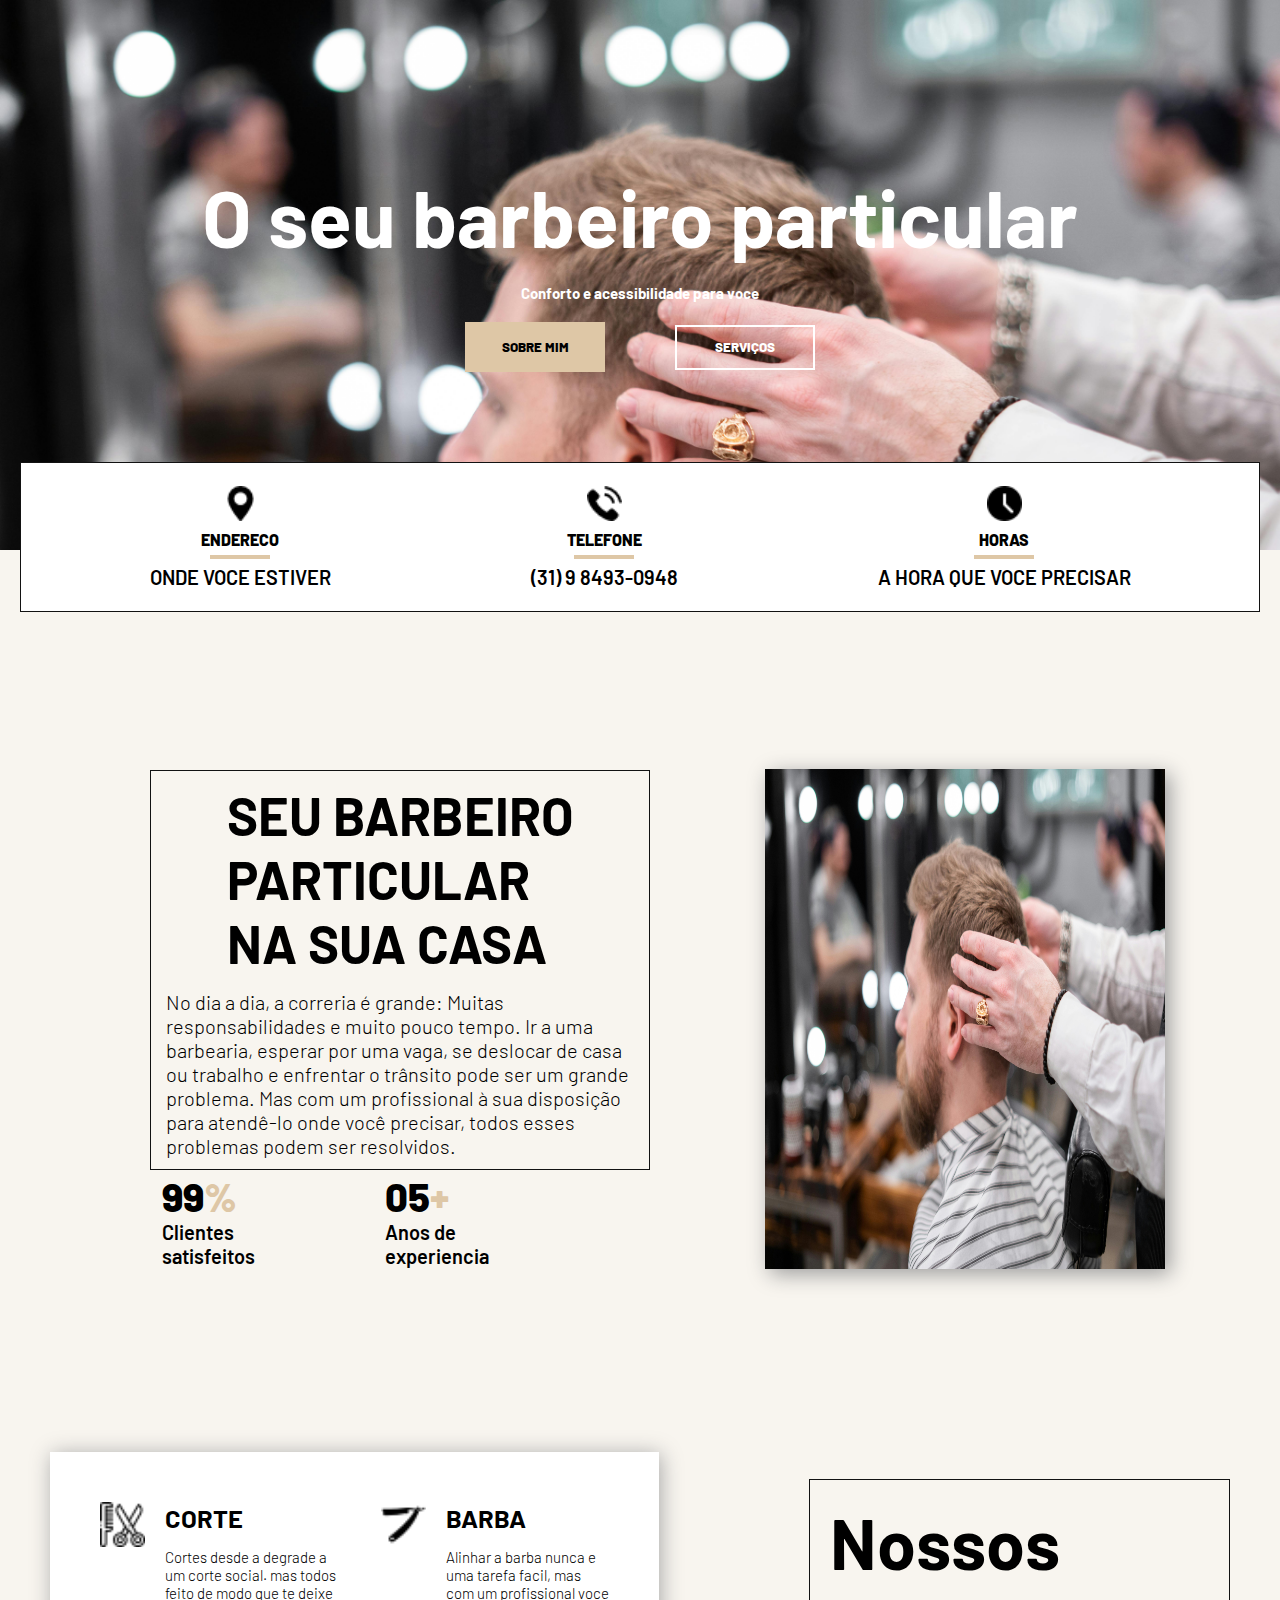
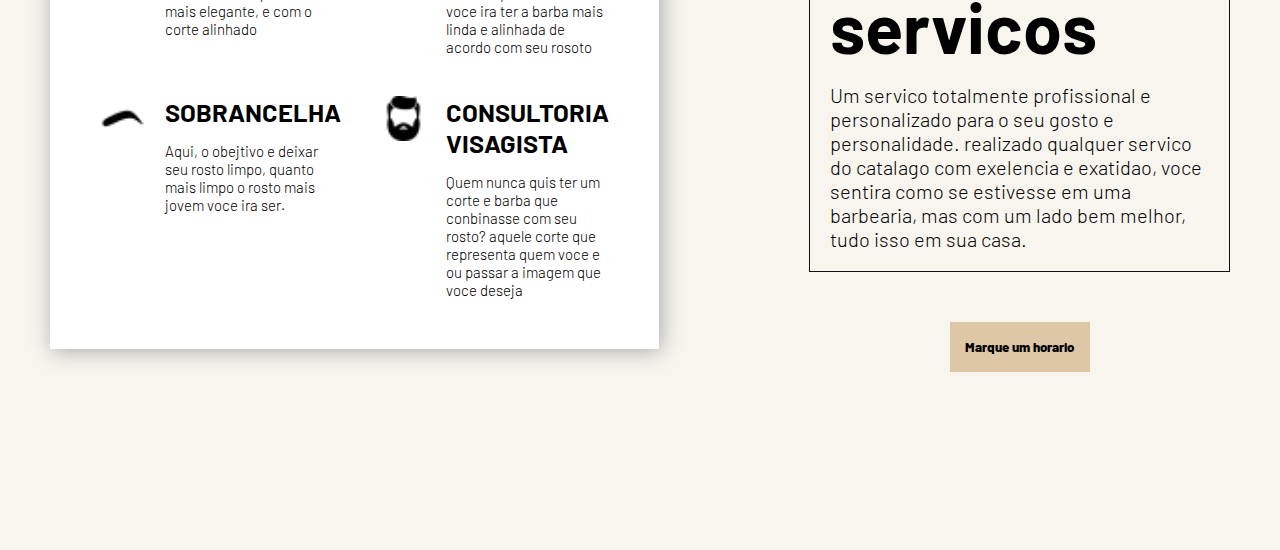
==== index.html @ 7073fa65 "Iniciando um novo projeto para a minha pessoa juridica. quero criar um portifolio para barbeiro onde" ====
<!DOCTYPE html>
<html lang="en">
<head>
    <meta charset="UTF-8">
    <meta name="viewport" content="width=device-width, initial-scale=1.0">
    <link rel="stylesheet" href="style.css">
    <link rel="preconnect" href="https://fonts.googleapis.com">
    <link rel="preconnect" href="https://fonts.gstatic.com" crossorigin>
    <link href="https://fonts.googleapis.com/css2?family=Work+Sans:ital,wght@0,100..900;1,100..900&display=swap" rel="stylesheet">
    <link rel="preconnect" href="https://fonts.googleapis.com">
    <link rel="preconnect" href="https://fonts.gstatic.com" crossorigin>
    <link href="https://fonts.googleapis.com/css2?family=Barlow:ital,wght@0,100;0,200;0,300;0,400;0,500;0,600;0,700;0,800;0,900;1,100;1,200;1,300;1,400;1,500;1,600;1,700;1,800;1,900&display=swap" rel="stylesheet">
    <title>Seu Barbeiro particular</title>
</head>
<body>
    <main>
        <section class="main-box">
            <div class="header">
                <div class="title-header"><h1>O seu barbeiro particular</h1></div>
                <div class="sub-title-header"><h4>Conforto e acessibilidade para voce</h4></div>
                <div class="btns">
                    <button class="btn-geral">SOBRE MIM</button>
                    <button class="btn-transparente">SERVIÇOS</button>
                </div>

                <div class="infos">
                    <div class="info">
                        <div class="icon">
                            <img src="./img/icons/mapas-e-bandeiras (1).png" alt="Localiacao">
                        </div>
                        <span class="info-text">ENDERECO</span>
                        <div class="line"></div>
                        <p class="text-assunto">ONDE VOCE ESTIVER</p>
                    </div>

                    <div class="info">
                        <div class="icon">
                            <img src="./img/icons/telefone.png">
                        </div>
                        <span class="info-text">TELEFONE</span>
                        <div class="line"></div>
                        <p class="text-assunto">(31) 9 8493-0948</p>
                    </div>

                    <div class="info">
                        <div class="icon">
                            <img src="./img/icons/relogio.png">
                        </div>
                        <span class="info-text">HORAS</span>
                        <div class="line"></div>
                        <p class="text-assunto">A HORA QUE VOCE PRECISAR</p>
                    </div>
            </div>
        </section>


        <section class="main-box">
            <div class="why">
                <div class="why-left">
                    <div class="border">
                        <div class="title"><h2>SEU BARBEIRO<br>PARTICULAR<br>NA SUA CASA</h2></div>
                        <div class="text">No dia a dia, a correria é grande: Muitas responsabilidades e muito pouco tempo. Ir a uma barbearia, esperar por uma vaga, se deslocar de casa ou trabalho e enfrentar o trânsito pode ser um grande problema. Mas com um profissional à sua disposição para atendê-lo onde você precisar, todos esses problemas podem ser resolvidos.</div>
                    </div>
                    <div class="info-why">
                        <div class="satisfacao">
                            <div class="info-text-why">99<span>%</span></div>
                            <div class="text-assunto">Clientes<br>satisfeitos</div>
                        </div>
                        <div class="experiencia">
                            <div class="info-text-why">05<span>+</span></div>
                            <div class="text-assunto">Anos de<br>experiencia</div>
                        </div>
                    </div>
                    </div>
                </div>
                <div class="why-right">
                    <div class="img">
                        <img src="./img/Photo/pexels-photo-3998397.jpeg" alt="">
                    </div>
                </div>
            </div>
            </div>


        </section>
        <section class="main-box">
            <div class="sobre-servicos">
                <div class="servicos-gerais">
                    <div class="especificacao-servicos">
                        <div class="icon">
                            <img src="./img/icons/pente.png" alt="corte">
                        </div>
                        <div class="info-service">
                            <div class="info-text"><h2>Corte</h2></div>
                            <div class="text">
                                <p>Cortes desde a degrade a um corte social. mas todos feito de modo que te deixe mais elegante, e com o corte alinhado </p>
                            </div>
                        </div>
                    </div>
                    <div class="especificacao-servicos">
                        <div class="icon">
                            <img src="./img/icons/navalha.png" alt="Barba">
                        </div>
                        <div class="info-service">
                            <div class="info-text"><h2>Barba</h2></div>
                            <div class="text">
                                <p>Alinhar a barba nunca e uma tarefa facil, mas com um profissional voce voce ira ter a barba mais linda e alinhada de acordo com seu rosoto</p>
                            </div>
                        </div>
                    </div>
                    <div class="especificacao-servicos">
                        <div class="icon">
                            <img src="./img/icons/sobrancelha.png" alt="Sobrancelha">
                        </div>
                        <div class="info-service">
                            <div class="info-text"><h2>Sobrancelha</h2></div>
                            <div class="text">
                                <p>Aqui, o obejtivo e deixar seu rosto limpo, quanto mais limpo o rosto mais jovem voce ira ser.</p>
                            </div>
                        </div>
                    </div>
                    <div class="especificacao-servicos">
                        <div class="icon">
                            <img src="./img/icons/barba.png" alt="Consultoria visagista">
                        </div>
                        <div class="info-service">
                            <div class="info-text">
                                <h2>Consultoria<BR>visagista</h2>
                            </div>
                            <div class="text">
                                <p>Quem nunca quis ter um corte e barba que   conbinasse com seu rosto?
                                aquele corte que representa quem voce e ou passar a imagem que voce deseja</p>
                            </div>
                        </div>
                    </div>
                </div>
                <div class="border">
                    <div class="border-servicos">
                        <div class="title"><h1>Nossos servicos</h1></div>
                        <div class="text">
                            <p>Um servico totalmente profissional e personalizado para o seu gosto e personalidade.
                            realizado qualquer servico do catalago com exelencia e exatidao, voce sentira como se estivesse em uma barbearia, mas com um lado bem melhor, tudo isso em sua casa. 
                            </p>
                        </div>
                    </div>
                    <div class="btns">
                        <button class="btn-geral">Marque um horario</button>
                    </div>
                </div>
            </div>
        </section>

<!--

     <section class="main-box">
            <div class="porque-nos">
                <div class="title"><h1>Porque escolher a nos?</h1></div>
                <div class="infosas">
                    <div class="infoas">
                        <img src="./img/icons/certificado.png" alt="Experiencia">
                        <span class="info-text">EXPERIENCIA</span>
                        <div class="line">a</div>
                        <div class="text">
                            <p>mais de 5 anos na area, estudando constantemente com Seu Elias, Rapha barber, Marcos Messa e ex barbeiro da Barbearia do Rapha.  
                            </p>
                        </div>
                    </div>
                    <div class="infoas">
                        <img src="./img/icons/barba.png" alt="Habilidade">
                        <span class="info-text">Habilidade</span>
                        <div class="line">a</div>
                        <div class="text">
                            <p>temos a maestria em executar o corte e barba que voce desejar sem dificuldade ou problema. 
                            </p>
                        </div>
                    </div>
                    <div class="infoas">
                        <img src="./img/icons/garantia.png" alt="Garantia">
                        <span class="info-text">Garantia</span>
                        <div class="line">a</div>
                        <div class="text">
                            <p>Temos clientes que nunca deixam de escolher nossos servicos. mesmo tendo uma barbearia na esquina de casa, preferem a nos. 
                            isso porque oferecemos um servico e atendimento de excelencia.
                            </p>
                        </div>
                    </div>
                </div>
                <div class="sobre-mim">
                    <div class="Marcosvinicius">
                        <img src="./img/Photo/WhatsApp Image 2024-04-16 at 5.26.26 PM.jpeg" alt="Marcos vinicius">
                        <div class="title"><h1>Sobre mim</h1></div>
                        <div class="stars">
                            <img src="./img/icons/estrela.png" alt="">
                        </div>
                        <div class="titleas">
                            <h1>O melhor barbeiro para voce</h1>
                        </div>
                        <div class="textas">Eu me chamo Marcos vinicius, e a 5 anos venho me aprimorando em mudar visual daqueles que se importam com sua aparencia e querem transmitir uma imagem de respeito, confianca e seguranca. e posso dizer que estou alcancando a cada dia. </div>
                    </div>
                    <div class="rede-social">
                        <div class="border"></div>
                        <div class="back-color"></div>
                        <img src="./img/icons/instagram.png" alt="">
                    </div>
                    <div class="fotos-corte">
                        <div class="foto1">
                            <div class="back-color-black1"></div>
                            <img src="./img/cortes/Snapinsta.app_367417638_269212625822594_321702966678775258_n_1080.jpg" alt="">
                        </div>
                        <div class="foto2">
                            <div class="back-color-black2"></div>
                            <img src="./img/cortes/Snapinsta.app_347135437_793550088634438_1757603506395901009_n_1080.jpg" alt="">
                        </div>
                        <div class="foto3">
                            <div class="back-color-black3"></div>
                            <img src="./img/cortes/Snapinsta.app_354037834_795252428895151_1028149307216291020_n_1080.jpg" alt="">
                        </div>
                    </div>
                </div>
            </div>
        </section>


        <section class="main-box">
            <div class="agendamento">
                <img src="./img/Photo/pexels-photo-5568407.jpeg" alt="">
                <div class="contato">
                    <div class="title"><h2>Marque um agendamento</h2></div>
                    <div class="phone">
                        <div class="telefone-icon"><img src="./img/icons/telefone.png" alt=""></div>
                        <div class="sub-title">Ligue para nos</div>
                        <div class="text">(31) 9 8493-0948</div>
                    </div>
                    <div class="email">
                        <div class="email-icon"><img src="./img/icons/o-email.png" alt=""></div>
                        <div class="sub-title">Nos mande um email</div>
                        <div class="text">Mvan1674@gmail.com</div>
                    </div>
                </div>
                <div class="caixa-de-mensagem">
                    <label for=""></label>
                    <input type="text">
                </div>
            </div>
        </section>
    </main>

    <script src="script.js" defer></script>
</body>
</html>
-->
---- style.css ----
:root{
    --text- : #121212
    --border: #121212 
    --background-destaque: #ffffff
    --background: #F8F5EF
    --btn: #DEC7A6
}

*{
    margin: 0;
    padding: 0;
    box-sizing: border-box;
    font-family: "Barlow", sans-serif;
}

body{
    background-color: #f8f5ef;
}

.main-box{
    display: flex;
    align-items:center;
    justify-content: center;
    text-align: center;
    max-width: 1920px;
    height: 680px;
    z-index: -2;
}

/*header*/

.header{
    width: 100%;
    height: 80%;
    display: flex;
    align-items:center;
    justify-content:flex-end;
    flex-direction: column;
    gap: 20px;
}

.header::before{
    content: '';
    position:absolute;
    top: 0;
    left: 0;
    width: 100%;
    height: 550px;
    background-image: url(./img/Photo/pexels-photo-3998397.jpeg);
    background-attachment: fixed;
    background-size: cover;
    background-repeat: no-repeat;
    z-index: -1;
}

.title-header{
    font-size: 40px;
    color: #ffffff;
    display: flex;
    flex-direction: column;
}

.sub-title-header{
    color: #ffffff;
    font-family: "Barlow";
    font-size: 15px;
    font-weight:normal;
}

.btns{
    display: flex;
    gap: 70px;
}

.btn-geral{
    width: 140px;
    height: 50px;
    border: none;
    background: #DEC7A6;
    font-weight: 800;
}

.btn-transparente{
    width: 140px;
    height: 45px;
    border: 2px solid #ffffff;
    background: transparent;
    color: #ffffff;
    font-weight: 800;
}

.infos{
    display: flex;
    align-items: center;
    justify-content: center;
    gap: 200px;
    background-color: #ffffff;
    width: 1240px;
    height: 150px;
    border: 1px solid #121212;
    margin-top: 70px;
}

.info{
    display: flex;
    align-items: center;
    justify-content: center;
    flex-direction: column;
    font-weight: 800;
    gap: 6px;
}

.info .line{
    width: 60px;
    height: 4px;
    background-color: #DEC7A6;
}

.info .text-assunto{
    font-weight: 600;
}

/*porque escolher um barbeiro particular*/

.why{
    display: flex;
    justify-content: center;
    align-items: center;
}

.why-left{
    display: flex;
    align-items: center;
    justify-content: center;
    flex-direction: column;
    width: 100%;
    height: 100%;
}
.why-left .border{
    border: 1px solid #121212;
    padding: 15px;
    text-align: left;
    width: 500px;
    height: 400px;
    margin-left: 150px;
}

.title{
    font-size: 35px;
}

.text{
    font-size: 20px;
    font-weight: 300;
}

.why-right{
    display: flex;
    align-items: center;
    justify-content: center;
    width: 100%;
    height: 100%;
}

.why-right .img img{
    width: 400px;
    height: 500px;
    box-shadow: 5px 5px 20px #9b9b9b;
}

.info-why{
    display: flex;
    align-items: center;
    gap: 130px;
    height: 100px;
    text-align: left;
    padding-bottom: px;
}

.info-why span{
    color: #DEC7A6;
}

.info-text-why{
    font-weight: 800;
    font-size: 40px;
}

.text-assunto{
    font-size: 20px;
    font-weight: 600;
}

/*nossos servicos*/

.sobre-servicos{
    display: flex;
    align-items: center;
    justify-content: center;
    width: 100vw;
    height: 100vh;
    gap: 50px;
}

.border{
    display: flex;
    align-items: center;
    justify-content: center;
    flex-direction: column;
}

.border-servicos{
    display: flex;
    align-items: flex-start;
    justify-content: center;
    flex-direction: column;
    border: 1px solid #121212;
    padding: 20px;
    margin: 50px;
    text-align: start;
}

.btns{
    display: flex;
    align-items: center;
    justify-content: center;
}

.border .title{
    padding-bottom: 15px;
}

.servicos-gerais{
    display: grid;
    grid-template-columns: repeat(2, 1fr);
    align-items: flex-start;
    justify-content: center;
    margin: 50px;
    padding: 30px;
    width: auto;
    height: auto;
    background-color: #ffffff;
    box-shadow: 2px 2px 20px #a8a8a8;
}

.especificacao-servicos{
    width: auto;
    height: auto;
    display: flex;
    padding: 20px;
    gap: 20px;
}

.especificacao-servicos .icon img{
    width: 45px;
}

.info-service{
    width: auto;
    height: auto;
    align-items: flex-start;
    justify-content: flex-start;
    text-align: left;
}

.info-service .info-text{
    font-size: 17px;
    padding-bottom: 15px;
    text-transform: uppercase;
}

.info-service .text{
    font-size: 15px;
}

/*alteracoes temporarias*/

.info img{
    width: 35px;
}

.img img{
    width: 100px;
    height: 100px;
}


.sobre-mim img{
    width: 100px;
    height: 100px;
}

.agendamento img{
    width: 100px;
    height: 100px;
}
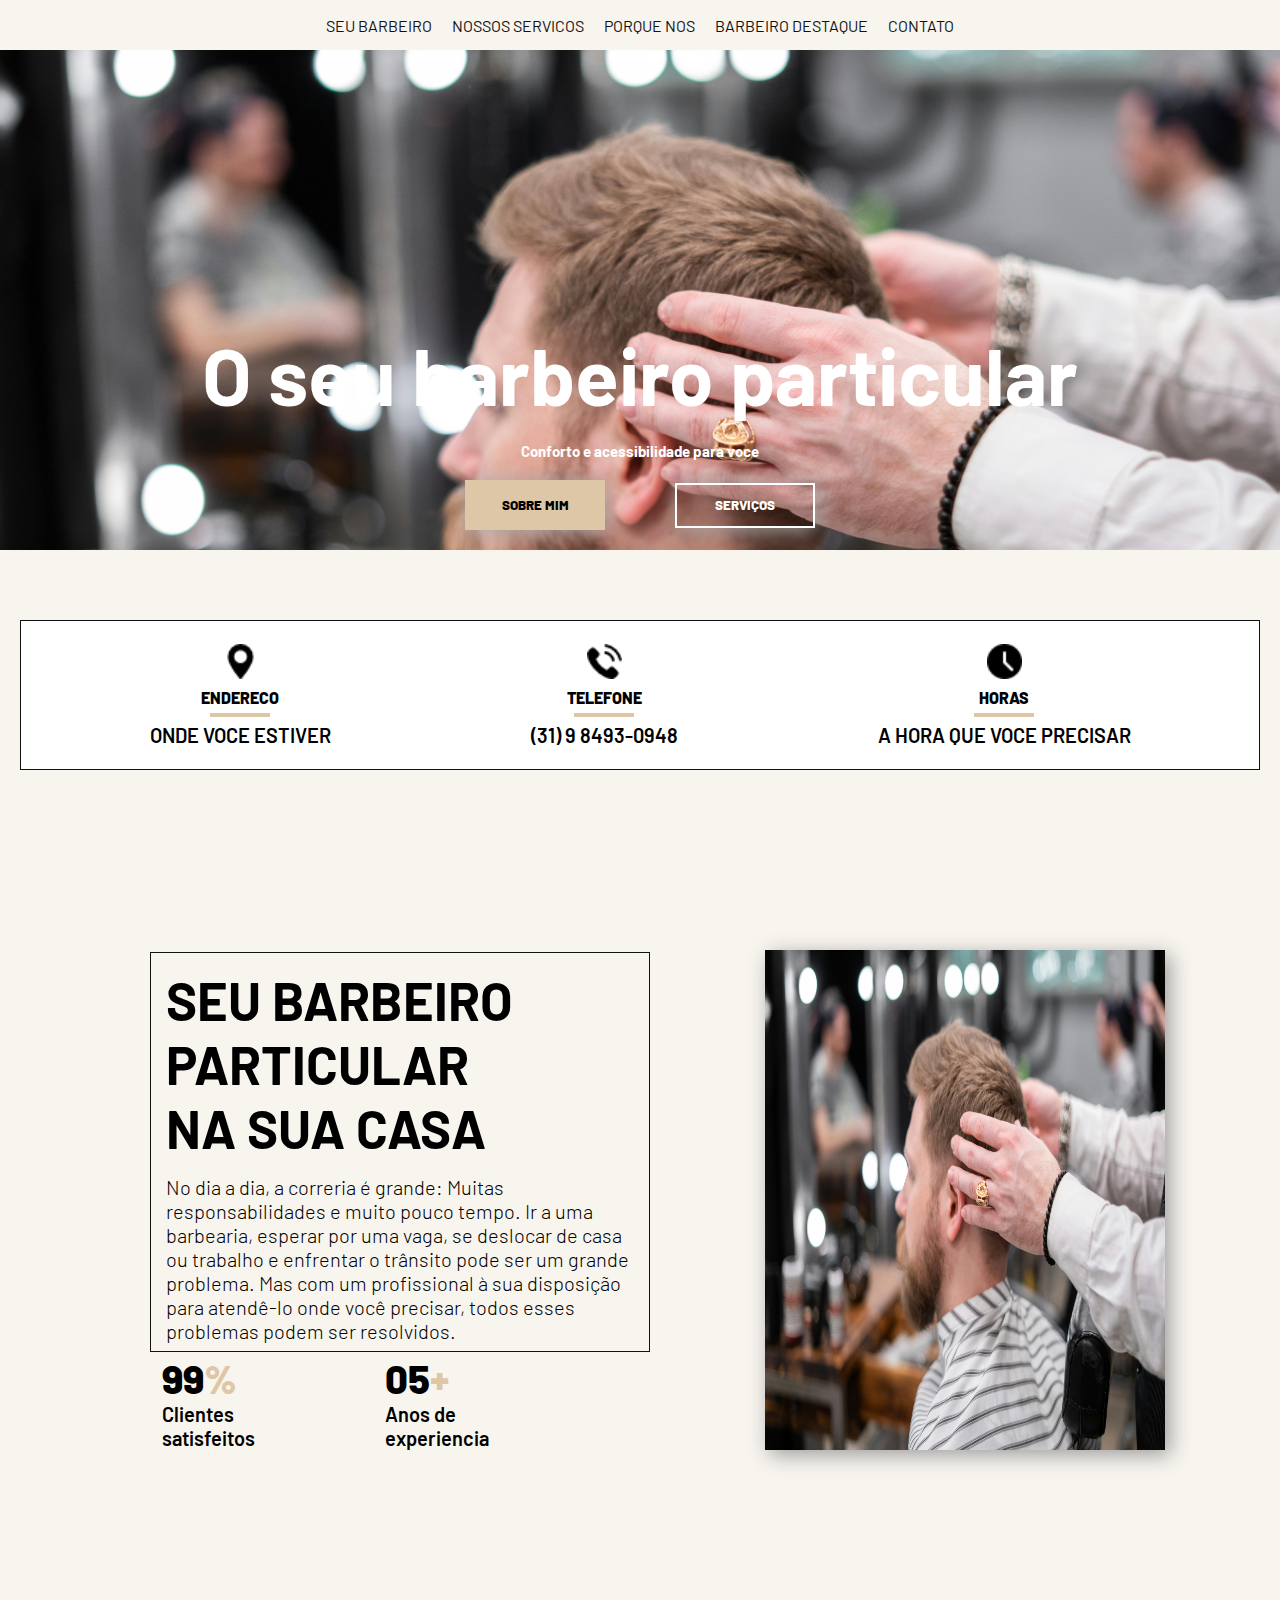
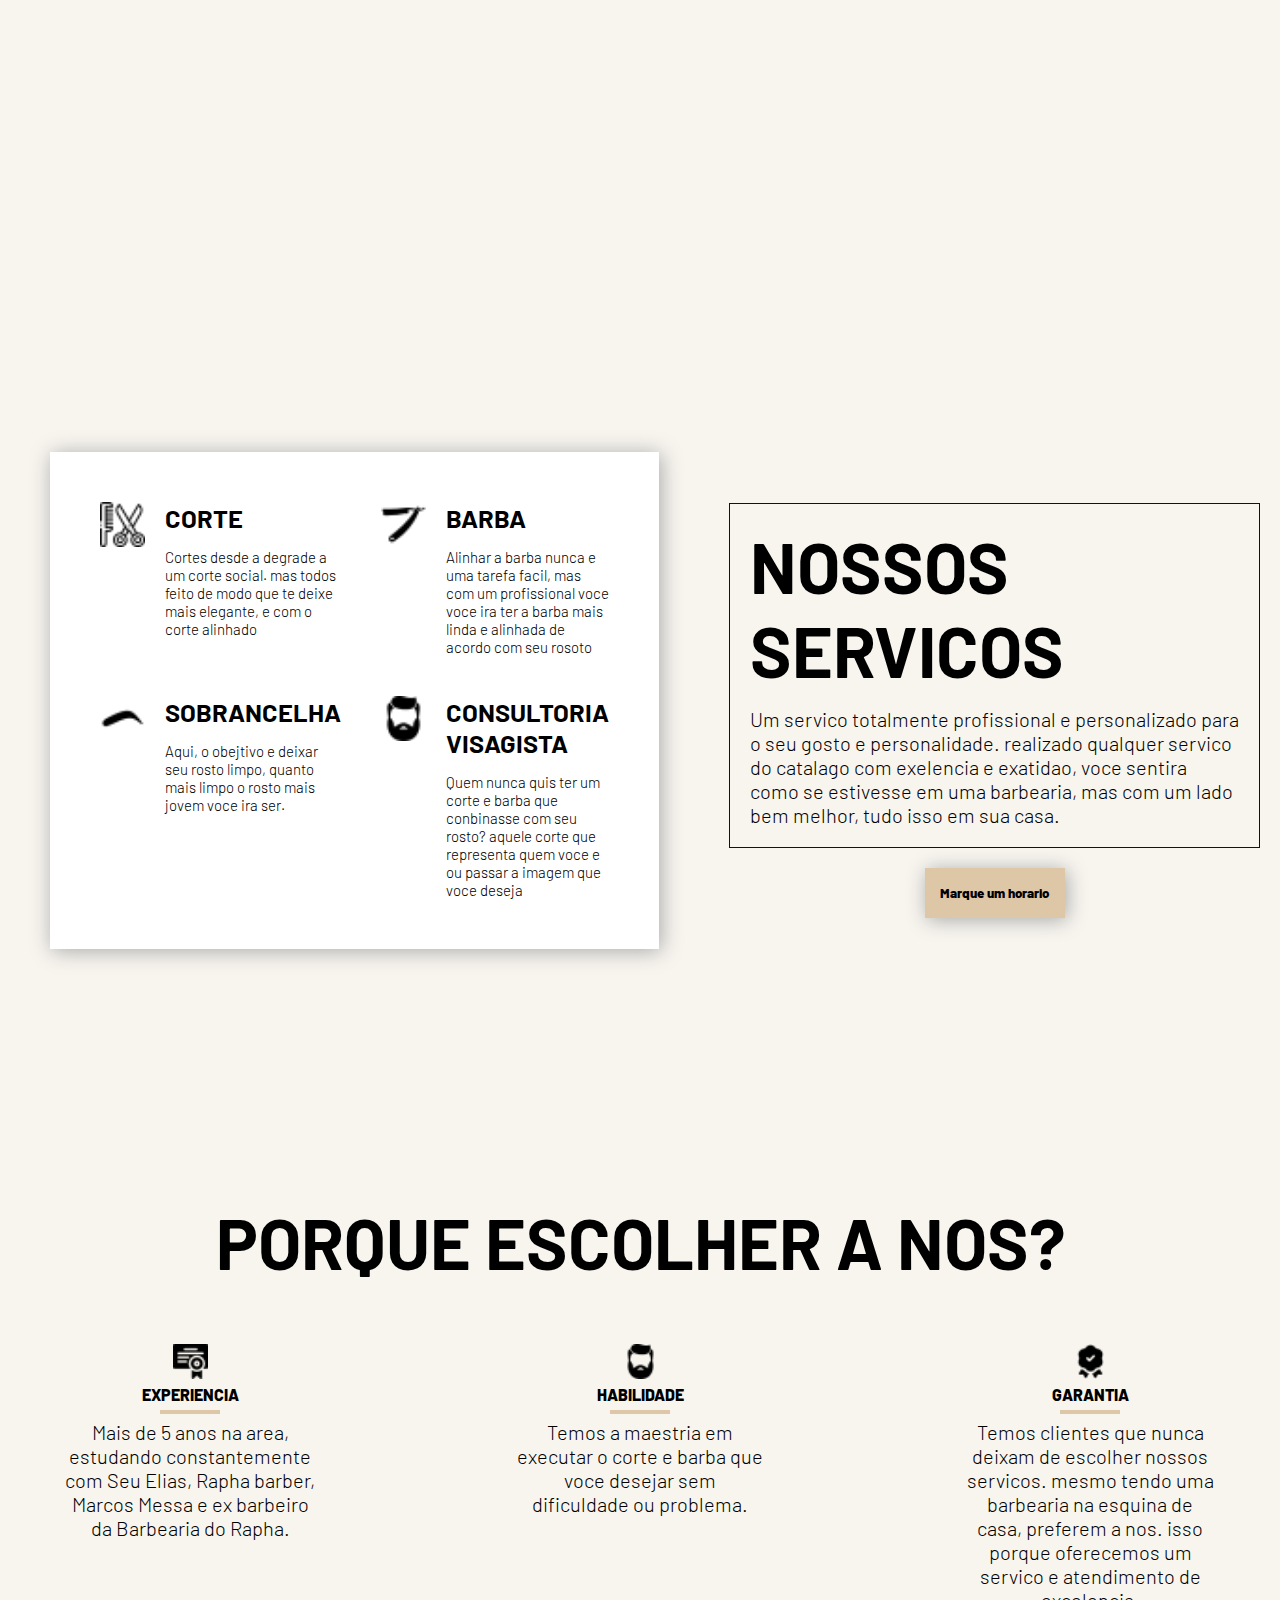
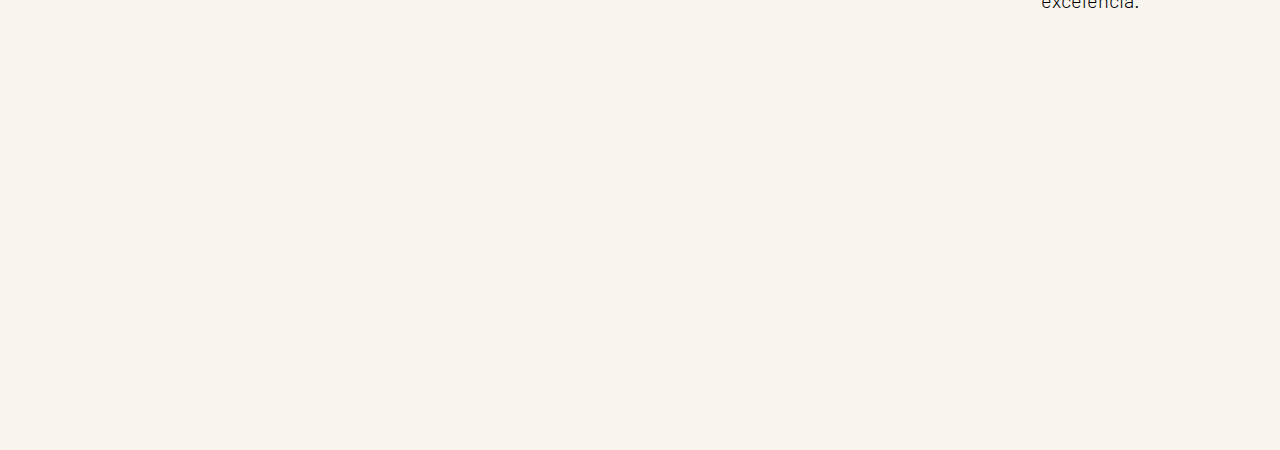
==== commit 38e4afe4: "estilizei a secao sobre mim e separei a secao barbeiro destaque e contato em outra pagina, confesso " ====
--- a/index.html
+++ b/index.html
@@ -1,23 +1,41 @@
 <!DOCTYPE html>
 <html lang="en">
+
 <head>
     <meta charset="UTF-8">
     <meta name="viewport" content="width=device-width, initial-scale=1.0">
     <link rel="stylesheet" href="style.css">
     <link rel="preconnect" href="https://fonts.googleapis.com">
     <link rel="preconnect" href="https://fonts.gstatic.com" crossorigin>
-    <link href="https://fonts.googleapis.com/css2?family=Work+Sans:ital,wght@0,100..900;1,100..900&display=swap" rel="stylesheet">
+    <link href="https://fonts.googleapis.com/css2?family=Work+Sans:ital,wght@0,100..900;1,100..900&display=swap"
+        rel="stylesheet">
     <link rel="preconnect" href="https://fonts.googleapis.com">
     <link rel="preconnect" href="https://fonts.gstatic.com" crossorigin>
-    <link href="https://fonts.googleapis.com/css2?family=Barlow:ital,wght@0,100;0,200;0,300;0,400;0,500;0,600;0,700;0,800;0,900;1,100;1,200;1,300;1,400;1,500;1,600;1,700;1,800;1,900&display=swap" rel="stylesheet">
+    <link
+        href="https://fonts.googleapis.com/css2?family=Barlow:ital,wght@0,100;0,200;0,300;0,400;0,500;0,600;0,700;0,800;0,900;1,100;1,200;1,300;1,400;1,500;1,600;1,700;1,800;1,900&display=swap"
+        rel="stylesheet">
     <title>Seu Barbeiro particular</title>
 </head>
+
 <body>
     <main>
+        <header class="header-top">
+            <div class="nav-list">
+                <li><a href="#seu-barbeiro" class="list">Seu barbeiro</a></li>
+                <li><a href="#nossos-servicos" class="list">Nossos servicos</a></li>
+                <li><a href="#porque-nos" class="list">Porque nos</a></li>
+                <li><a href="index3.html" class="list">Barbeiro destaque</a></li>
+                <li><a href="index2.html" class="list">Contato</a></li>
+            </div>
+        </header>
         <section class="main-box">
             <div class="header">
-                <div class="title-header"><h1>O seu barbeiro particular</h1></div>
-                <div class="sub-title-header"><h4>Conforto e acessibilidade para voce</h4></div>
+                <div class="title-header">
+                    <h1>O seu barbeiro particular</h1>
+                </div>
+                <div class="sub-title-header">
+                    <h4>Conforto e acessibilidade para voce</h4>
+                </div>
                 <div class="btns">
                     <button class="btn-geral">SOBRE MIM</button>
                     <button class="btn-transparente">SERVIÇOS</button>
@@ -50,16 +68,21 @@
                         <div class="line"></div>
                         <p class="text-assunto">A HORA QUE VOCE PRECISAR</p>
                     </div>
-            </div>
+                </div>
         </section>
 
 
-        <section class="main-box">
+        <section class="main-box" id="seu-barbeiro">
             <div class="why">
                 <div class="why-left">
                     <div class="border">
-                        <div class="title"><h2>SEU BARBEIRO<br>PARTICULAR<br>NA SUA CASA</h2></div>
-                        <div class="text">No dia a dia, a correria é grande: Muitas responsabilidades e muito pouco tempo. Ir a uma barbearia, esperar por uma vaga, se deslocar de casa ou trabalho e enfrentar o trânsito pode ser um grande problema. Mas com um profissional à sua disposição para atendê-lo onde você precisar, todos esses problemas podem ser resolvidos.</div>
+                        <div class="title">
+                            <h2>SEU BARBEIRO<br>PARTICULAR<br>NA SUA CASA</h2>
+                        </div>
+                        <div class="text">No dia a dia, a correria é grande: Muitas responsabilidades e muito pouco
+                            tempo. Ir a uma barbearia, esperar por uma vaga, se deslocar de casa ou trabalho e enfrentar
+                            o trânsito pode ser um grande problema. Mas com um profissional à sua disposição para
+                            atendê-lo onde você precisar, todos esses problemas podem ser resolvidos.</div>
                     </div>
                     <div class="info-why">
                         <div class="satisfacao">
@@ -71,7 +94,6 @@
                             <div class="text-assunto">Anos de<br>experiencia</div>
                         </div>
                     </div>
-                    </div>
                 </div>
                 <div class="why-right">
                     <div class="img">
@@ -79,11 +101,10 @@
                     </div>
                 </div>
             </div>
-            </div>
-
-
         </section>
-        <section class="main-box">
+
+
+        <section class="main-box" id="nossos-servicos">
             <div class="sobre-servicos">
                 <div class="servicos-gerais">
                     <div class="especificacao-servicos">
@@ -91,9 +112,12 @@
                             <img src="./img/icons/pente.png" alt="corte">
                         </div>
                         <div class="info-service">
-                            <div class="info-text"><h2>Corte</h2></div>
-                            <div class="text">
-                                <p>Cortes desde a degrade a um corte social. mas todos feito de modo que te deixe mais elegante, e com o corte alinhado </p>
+                            <div class="info-text">
+                                <h2>Corte</h2>
+                            </div>
+                            <div class="text">
+                                <p>Cortes desde a degrade a um corte social. mas todos feito de modo que te deixe mais
+                                    elegante, e com o corte alinhado </p>
                             </div>
                         </div>
                     </div>
@@ -102,9 +126,12 @@
                             <img src="./img/icons/navalha.png" alt="Barba">
                         </div>
                         <div class="info-service">
-                            <div class="info-text"><h2>Barba</h2></div>
-                            <div class="text">
-                                <p>Alinhar a barba nunca e uma tarefa facil, mas com um profissional voce voce ira ter a barba mais linda e alinhada de acordo com seu rosoto</p>
+                            <div class="info-text">
+                                <h2>Barba</h2>
+                            </div>
+                            <div class="text">
+                                <p>Alinhar a barba nunca e uma tarefa facil, mas com um profissional voce voce ira ter a
+                                    barba mais linda e alinhada de acordo com seu rosoto</p>
                             </div>
                         </div>
                     </div>
@@ -113,9 +140,12 @@
                             <img src="./img/icons/sobrancelha.png" alt="Sobrancelha">
                         </div>
                         <div class="info-service">
-                            <div class="info-text"><h2>Sobrancelha</h2></div>
-                            <div class="text">
-                                <p>Aqui, o obejtivo e deixar seu rosto limpo, quanto mais limpo o rosto mais jovem voce ira ser.</p>
+                            <div class="info-text">
+                                <h2>Sobrancelha</h2>
+                            </div>
+                            <div class="text">
+                                <p>Aqui, o obejtivo e deixar seu rosto limpo, quanto mais limpo o rosto mais jovem voce
+                                    ira ser.</p>
                             </div>
                         </div>
                     </div>
@@ -128,18 +158,21 @@
                                 <h2>Consultoria<BR>visagista</h2>
                             </div>
                             <div class="text">
-                                <p>Quem nunca quis ter um corte e barba que   conbinasse com seu rosto?
-                                aquele corte que representa quem voce e ou passar a imagem que voce deseja</p>
+                                <p>Quem nunca quis ter um corte e barba que conbinasse com seu rosto?
+                                    aquele corte que representa quem voce e ou passar a imagem que voce deseja</p>
                             </div>
                         </div>
                     </div>
                 </div>
                 <div class="border">
                     <div class="border-servicos">
-                        <div class="title"><h1>Nossos servicos</h1></div>
+                        <div class="title">
+                            <h1>Nossos servicos</h1>
+                        </div>
                         <div class="text">
                             <p>Um servico totalmente profissional e personalizado para o seu gosto e personalidade.
-                            realizado qualquer servico do catalago com exelencia e exatidao, voce sentira como se estivesse em uma barbearia, mas com um lado bem melhor, tudo isso em sua casa. 
+                                realizado qualquer servico do catalago com exelencia e exatidao, voce sentira como se
+                                estivesse em uma barbearia, mas com um lado bem melhor, tudo isso em sua casa.
                             </p>
                         </div>
                     </div>
@@ -150,103 +183,48 @@
             </div>
         </section>
 
-<!--
-
-     <section class="main-box">
-            <div class="porque-nos">
-                <div class="title"><h1>Porque escolher a nos?</h1></div>
-                <div class="infosas">
-                    <div class="infoas">
+
+        <section class="main-box">
+            <section class="porque-nos" id="porque-nos">
+                <div class="title">
+                    <h1>Porque escolher a nos?</h1>
+                </div>
+                <div class="infos">
+                    <div class="info">
                         <img src="./img/icons/certificado.png" alt="Experiencia">
-                        <span class="info-text">EXPERIENCIA</span>
-                        <div class="line">a</div>
-                        <div class="text">
-                            <p>mais de 5 anos na area, estudando constantemente com Seu Elias, Rapha barber, Marcos Messa e ex barbeiro da Barbearia do Rapha.  
-                            </p>
-                        </div>
-                    </div>
-                    <div class="infoas">
+                        <span class="info-text">Experiencia</span>
+                        <div class="line"></div>
+                        <div class="text">
+                            <p>Mais de 5 anos na area, estudando constantemente com Seu Elias, Rapha barber, Marcos
+                                Messa e ex barbeiro da Barbearia do Rapha.
+                            </p>
+                        </div>
+                    </div>
+                    <div class="info">
                         <img src="./img/icons/barba.png" alt="Habilidade">
                         <span class="info-text">Habilidade</span>
-                        <div class="line">a</div>
-                        <div class="text">
-                            <p>temos a maestria em executar o corte e barba que voce desejar sem dificuldade ou problema. 
-                            </p>
-                        </div>
-                    </div>
-                    <div class="infoas">
+                        <div class="line"></div>
+                        <div class="text">
+                            <p>Temos a maestria em executar o corte e barba que voce desejar sem dificuldade ou
+                                problema.
+                            </p>
+                        </div>
+                    </div>
+                    <div class="info">
                         <img src="./img/icons/garantia.png" alt="Garantia">
                         <span class="info-text">Garantia</span>
-                        <div class="line">a</div>
-                        <div class="text">
-                            <p>Temos clientes que nunca deixam de escolher nossos servicos. mesmo tendo uma barbearia na esquina de casa, preferem a nos. 
-                            isso porque oferecemos um servico e atendimento de excelencia.
-                            </p>
-                        </div>
-                    </div>
-                </div>
-                <div class="sobre-mim">
-                    <div class="Marcosvinicius">
-                        <img src="./img/Photo/WhatsApp Image 2024-04-16 at 5.26.26 PM.jpeg" alt="Marcos vinicius">
-                        <div class="title"><h1>Sobre mim</h1></div>
-                        <div class="stars">
-                            <img src="./img/icons/estrela.png" alt="">
-                        </div>
-                        <div class="titleas">
-                            <h1>O melhor barbeiro para voce</h1>
-                        </div>
-                        <div class="textas">Eu me chamo Marcos vinicius, e a 5 anos venho me aprimorando em mudar visual daqueles que se importam com sua aparencia e querem transmitir uma imagem de respeito, confianca e seguranca. e posso dizer que estou alcancando a cada dia. </div>
-                    </div>
-                    <div class="rede-social">
-                        <div class="border"></div>
-                        <div class="back-color"></div>
-                        <img src="./img/icons/instagram.png" alt="">
-                    </div>
-                    <div class="fotos-corte">
-                        <div class="foto1">
-                            <div class="back-color-black1"></div>
-                            <img src="./img/cortes/Snapinsta.app_367417638_269212625822594_321702966678775258_n_1080.jpg" alt="">
-                        </div>
-                        <div class="foto2">
-                            <div class="back-color-black2"></div>
-                            <img src="./img/cortes/Snapinsta.app_347135437_793550088634438_1757603506395901009_n_1080.jpg" alt="">
-                        </div>
-                        <div class="foto3">
-                            <div class="back-color-black3"></div>
-                            <img src="./img/cortes/Snapinsta.app_354037834_795252428895151_1028149307216291020_n_1080.jpg" alt="">
-                        </div>
-                    </div>
-                </div>
-            </div>
-        </section>
-
-
-        <section class="main-box">
-            <div class="agendamento">
-                <img src="./img/Photo/pexels-photo-5568407.jpeg" alt="">
-                <div class="contato">
-                    <div class="title"><h2>Marque um agendamento</h2></div>
-                    <div class="phone">
-                        <div class="telefone-icon"><img src="./img/icons/telefone.png" alt=""></div>
-                        <div class="sub-title">Ligue para nos</div>
-                        <div class="text">(31) 9 8493-0948</div>
-                    </div>
-                    <div class="email">
-                        <div class="email-icon"><img src="./img/icons/o-email.png" alt=""></div>
-                        <div class="sub-title">Nos mande um email</div>
-                        <div class="text">Mvan1674@gmail.com</div>
-                    </div>
-                </div>
-                <div class="caixa-de-mensagem">
-                    <label for=""></label>
-                    <input type="text">
-                </div>
-            </div>
-        </section>
+                        <div class="line"></div>
+                        <div class="text">
+                            <p>Temos clientes que nunca deixam de escolher nossos servicos. mesmo tendo uma barbearia na
+                                esquina de casa, preferem a nos.
+                                isso porque oferecemos um servico e atendimento de excelencia.
+                            </p>
+                        </div>
+                    </div>
+                </div>
+            </section>
     </main>
-
     <script src="script.js" defer></script>
 </body>
-</html>
--->
-    +
+</html>--- a/style.css
+++ b/style.css
@@ -14,18 +14,47 @@
 }
 
 body{
+    width: 100%;
+    height: 100vh;
     background-color: #f8f5ef;
 }
 
 .main-box{
-    display: flex;
+    display: inline-block;
     align-items:center;
     justify-content: center;
     text-align: center;
-    max-width: 1920px;
-    height: 680px;
+    width: 100vw;
+    height: 100vh;
     z-index: -2;
 }
+
+/*header top*/
+
+.header-top{
+    display: flex;
+    align-items: center;
+    justify-content: center;
+    width: 100%;
+    height: 50px;
+    background-color: #f8f5ef;
+}
+
+.header-top .nav-list{
+    display: flex;
+    align-items: center;
+    justify-content: center;
+    gap: 20px;
+    list-style: none;
+}
+
+.header-top .nav-list .list{
+    text-decoration: none;
+    color: #121212;
+    text-transform: uppercase;
+}
+
+
 
 /*header*/
 
@@ -87,6 +116,13 @@
     background: transparent;
     color: #ffffff;
     font-weight: 800;
+    transition: 0.5s ease;
+    box-shadow: 2px 2px 20px #a8a8a8;
+    cursor: pointer;
+}
+
+.btn-transparente:hover{
+    transform: scale(1.2, 1.2);
 }
 
 .infos{
@@ -199,10 +235,9 @@
     justify-content: center;
     width: 100vw;
     height: 100vh;
-    gap: 50px;
-}
-
-.border{
+}
+
+.sobre-servicos .border{
     display: flex;
     align-items: center;
     justify-content: center;
@@ -216,7 +251,7 @@
     flex-direction: column;
     border: 1px solid #121212;
     padding: 20px;
-    margin: 50px;
+    margin: 20px;
     text-align: start;
 }
 
@@ -273,6 +308,144 @@
     font-size: 15px;
 }
 
+.btn-geral{
+    box-shadow: 2px 2px 20px #a8a8a8;
+    cursor: pointer;
+    transition: 0.5s ease;
+}
+
+.btn-geral:hover{
+    transform: scale(1.2, 1.2);
+}
+
+/*porque nos*/
+
+.porque-nos{
+    display: flex;
+    align-items: center;
+    justify-content: center;
+    flex-direction: column;
+    margin-top: 50px;
+}
+
+.porque-nos .title{
+    margin-bottom: 30px;
+}
+
+.porque-nos .info-text, .title{
+    text-transform: uppercase;
+}
+
+.porque-nos .infos{
+    display: flex;
+    align-items: flex-start;
+    justify-content: center;
+    width: 80%;
+    height: auto;
+    margin-top: 30px;
+    background: transparent;
+    border: none;
+}
+
+.porque-nos .info .text{
+    font-size: 20px;
+    width: 250px;
+}
+
+/*sobre mim*/
+
+.sobre-mim{
+    width: auto;
+    height: auto;
+    display: flex;
+    flex-wrap: wrap;
+    justify-content: center;
+    gap: 30px;
+}
+
+.sobre-mim .marcosvinicius{
+    display: flex;
+    align-items: center;
+    justify-content: center;
+    flex-direction: column;
+    gap: 10px;
+    background-color: transparent;
+    width: 600px;
+    height: 350px;
+    padding: 20px;
+    border: 2px solid #DEC7A6;
+    margin: 30px;
+}
+
+.sobre-mim .marcosvinicius .efeito-marcos{
+    display: flex;
+    align-items: center;
+    justify-content: center;
+    gap: 20px;
+}
+
+.sobre-mim .marcosvinicius .img-marcos img{
+    width: 150px;
+    height: 150px;
+    border-radius: 100%;
+}
+
+.sobre-mim .marcosvinicius .title{
+    font-size: 20px;
+}
+
+.sobre-marcos .stars{
+    padding-bottom: 20px;
+    text-align: left;
+}
+
+.marcosvinicius .stars img{
+    width: 20px;
+    height: 20px;
+}
+
+.rede-social{
+    display: flex;
+    align-items: flex-start;
+    justify-content: flex-end;
+    padding: 35px;
+    width: 360px;
+    height: 310px;
+    margin: 30px;
+    background-color: #DEC7A6;
+}
+
+.rede-social .instagram-img img{
+    width: 70px;
+    height: 70px;
+}
+
+.rede-social::before{
+    content: "";
+    position: absolute;
+    display: flex;
+    align-items: center;
+    justify-content: center;
+    width: 350px;
+    height: 300px;
+    border: 2px solid #121212;
+    z-index: -1;
+}
+
+/*fotos cortes*/ 
+
+.fotos-corte{
+    display: flex;
+    align-items: center;
+    justify-content: center;
+    gap: 30px;
+}
+
+.fotos-corte img{
+    width: 300px;
+    height: 300px;
+}
+
 /*alteracoes temporarias*/
 
 .info img{
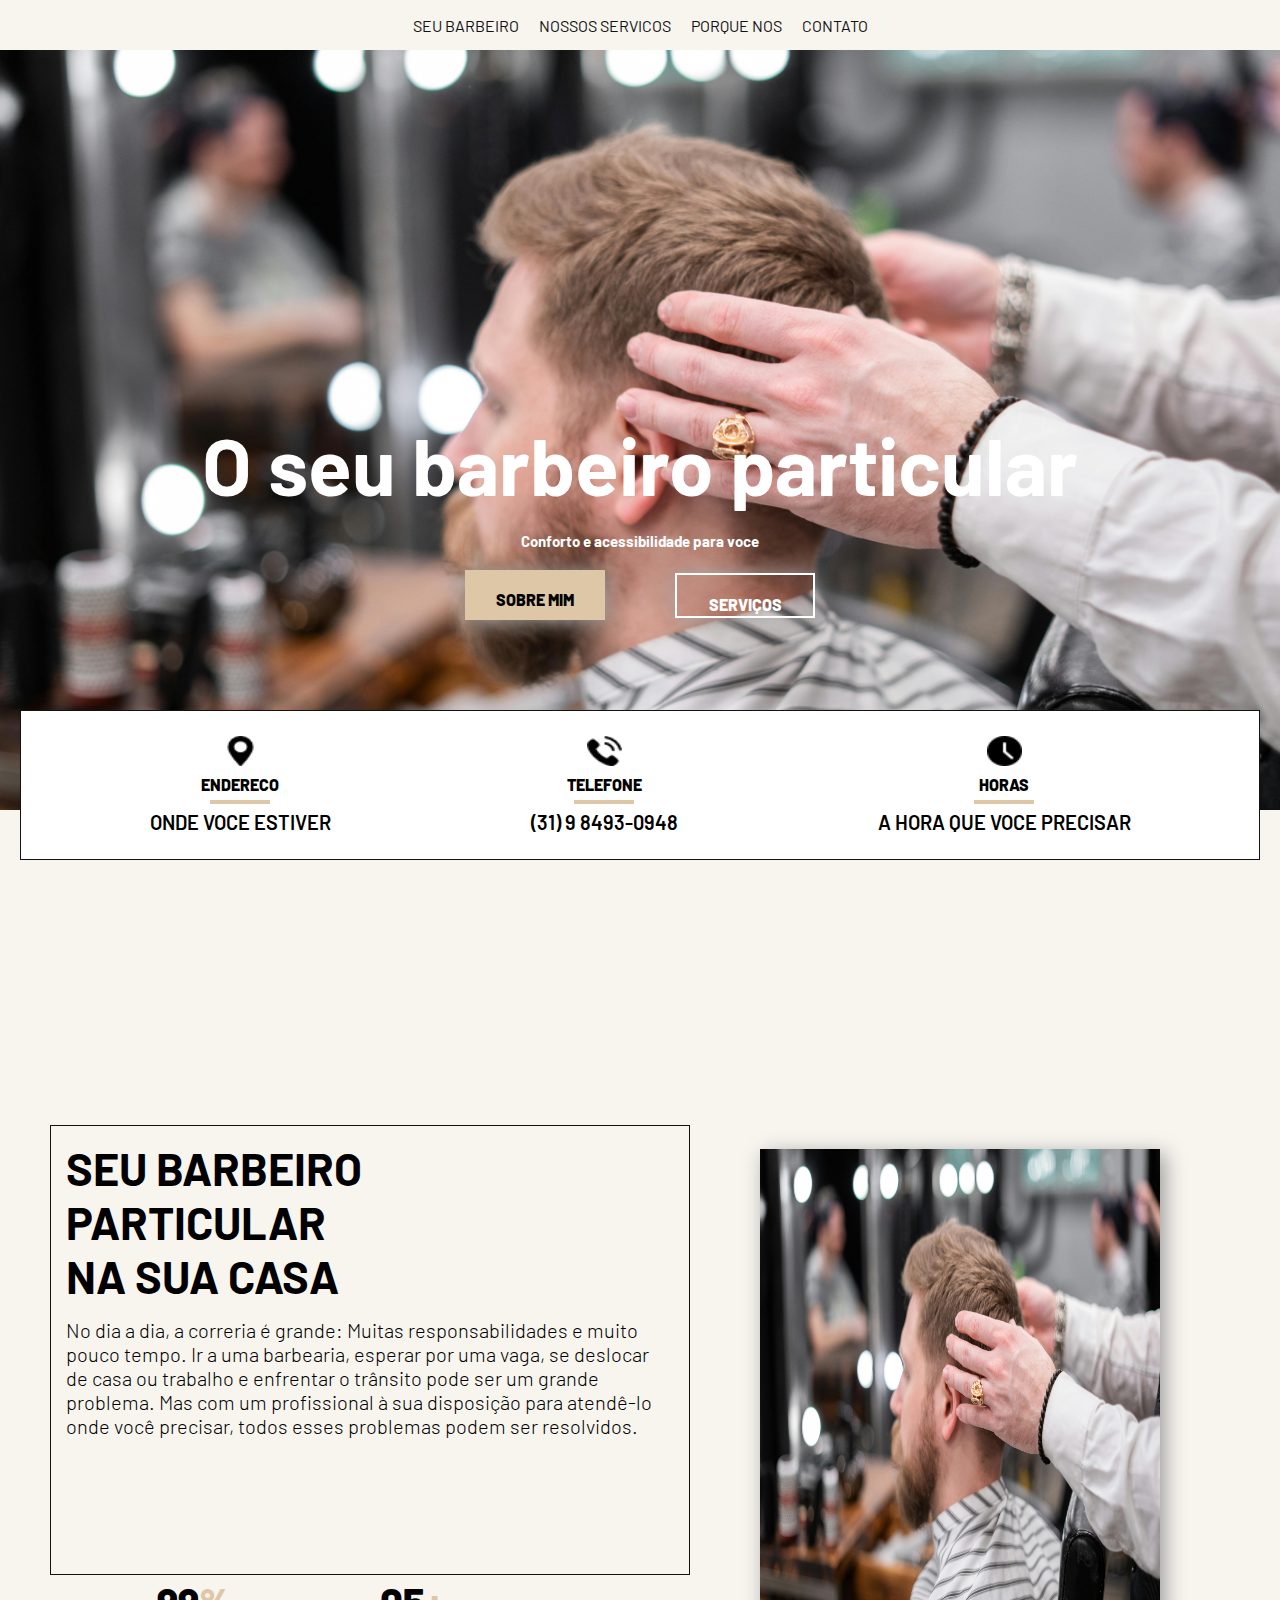
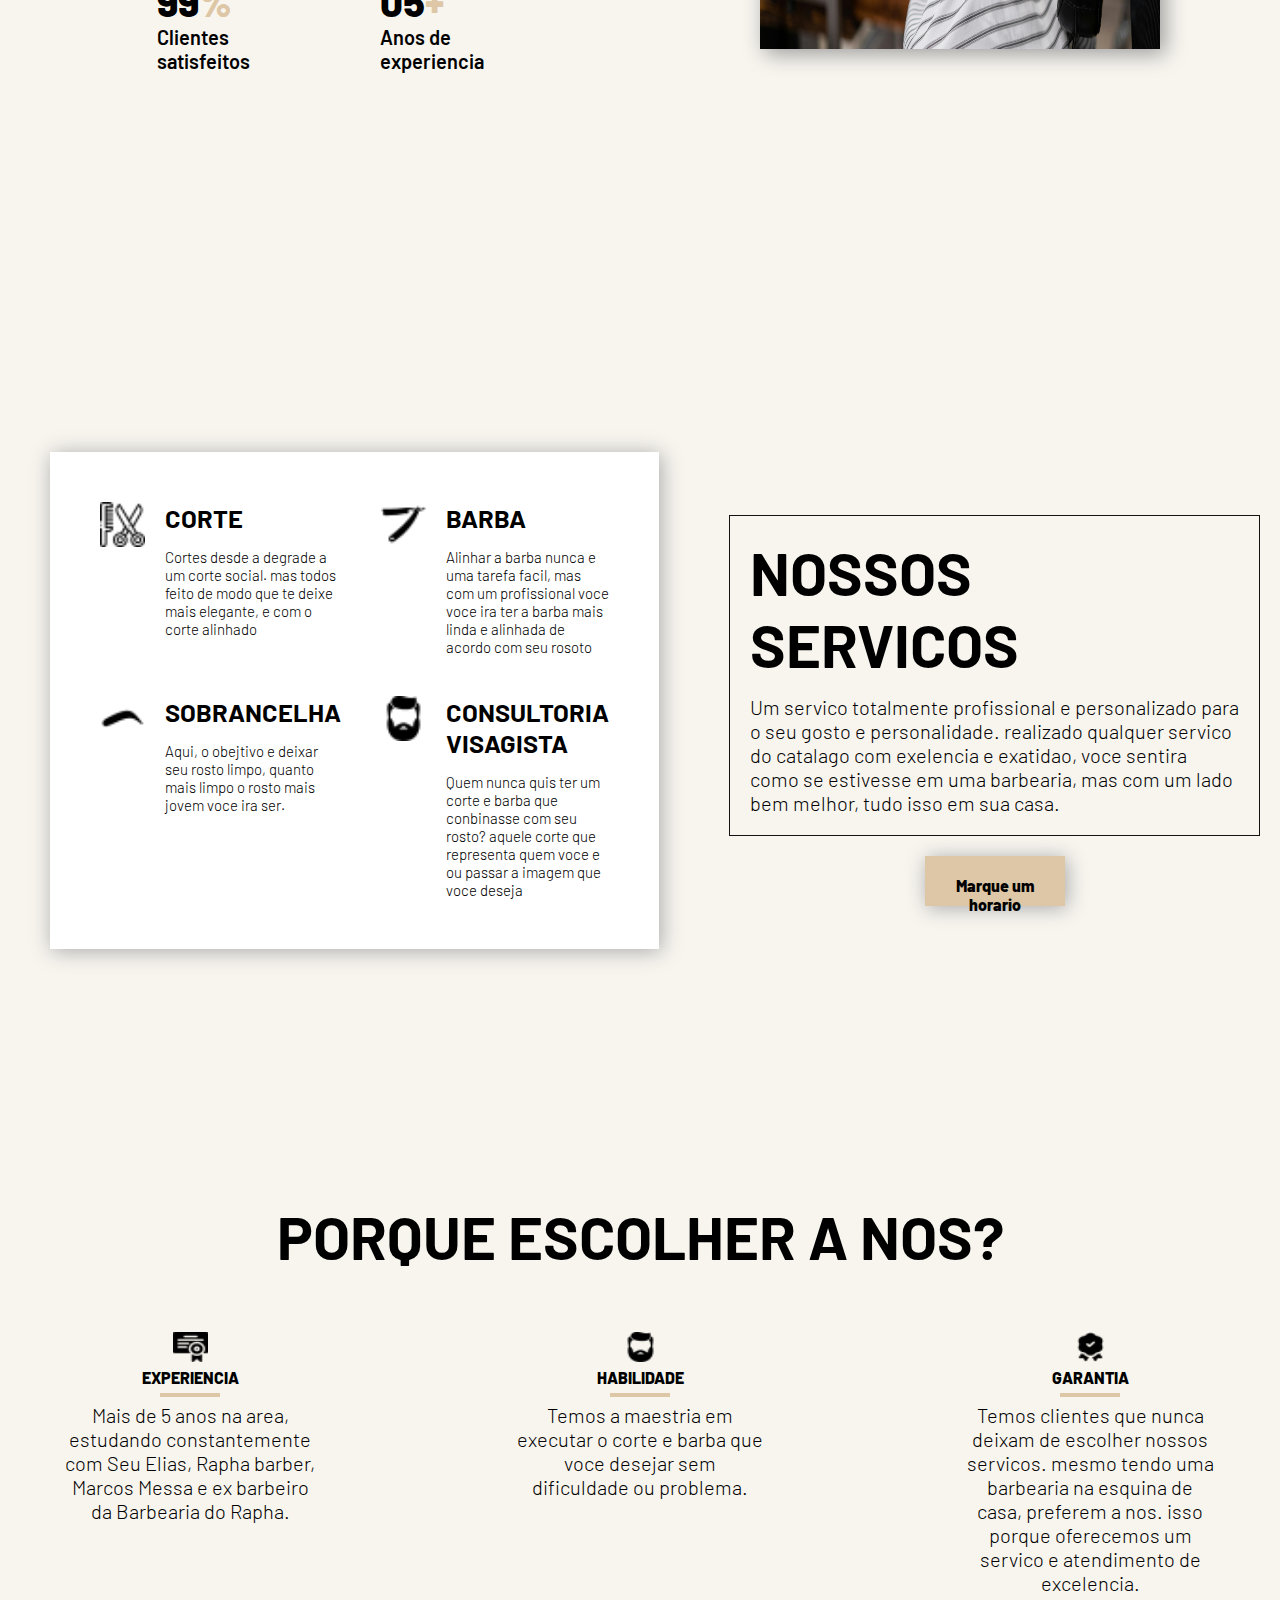
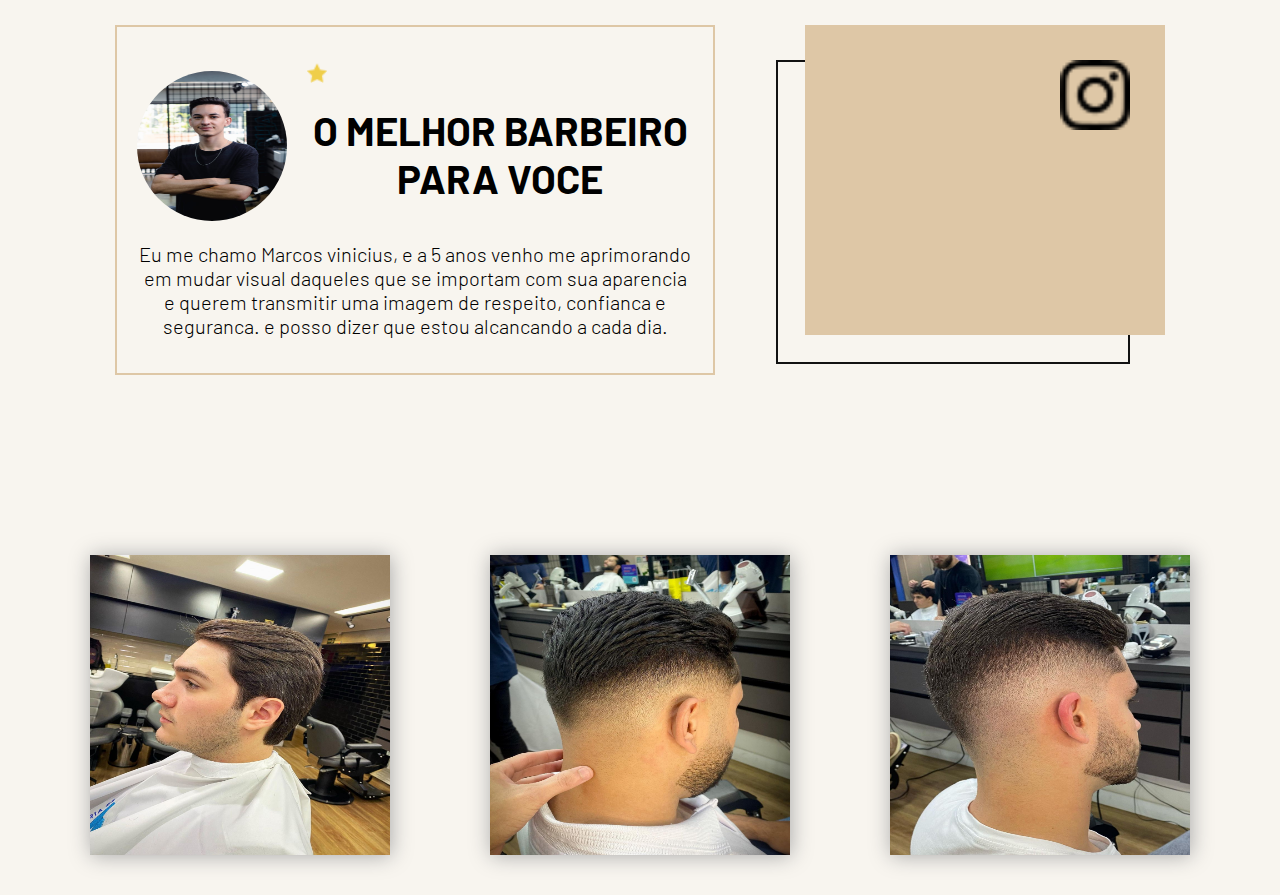
==== commit 883c0b46: "[200~ajustei os erros na definicao do tamanho de cada section. tinha alguns que nao estava definido" ====
--- a/index.html
+++ b/index.html
@@ -24,7 +24,6 @@
                 <li><a href="#seu-barbeiro" class="list">Seu barbeiro</a></li>
                 <li><a href="#nossos-servicos" class="list">Nossos servicos</a></li>
                 <li><a href="#porque-nos" class="list">Porque nos</a></li>
-                <li><a href="index3.html" class="list">Barbeiro destaque</a></li>
                 <li><a href="index2.html" class="list">Contato</a></li>
             </div>
         </header>
@@ -222,6 +221,43 @@
                         </div>
                     </div>
                 </div>
+                <div class="sobre-mim">
+                    <div class="marcosvinicius">
+                        <div class="efeito-marcos">
+                            <div class="img-marcos">
+                                <img src="./img/Photo/WhatsApp Image 2024-04-16 at 5.26.26 PM.jpeg" alt="Marcos vinicius">
+                            </div>
+                            <div class="sobre-marcos">
+                                <div class="stars">
+                                    <img src="./img/icons/estrela.png" alt="">
+                                </div>
+                                <div class="title">
+                                    <h1>O melhor barbeiro para voce</h1>
+                                </div>
+                            </div>
+                        </div>
+                        <div class="text">Eu me chamo Marcos vinicius, e a 5 anos venho me aprimorando em mudar visual
+                            daqueles que se importam com sua aparencia e querem transmitir uma imagem de respeito,
+                            confianca e seguranca. e posso dizer que estou alcancando a cada dia.
+                        </div>
+                    </div>
+                    <div class="rede-social">
+                        <div class="instagram-img">
+                            <img src="./img/icons/instagram.png" alt="">
+                        </div>
+                    </div>
+                    <div class="fotos-corte">
+                        <div class="corte1-img">
+                            <img src="./img/cortes/Snapinsta.app_347135437_793550088634438_1757603506395901009_n_1080.jpg" alt="">
+                        </div>
+                        <div class="corte2-img">
+                            <img src="./img/cortes/Snapinsta.app_354037834_795252428895151_1028149307216291020_n_1080.jpg" alt="">
+                        </div>
+                        <div class="corte3-img">
+                            <img src="./img/cortes/Snapinsta.app_367417638_269212625822594_321702966678775258_n_1080.jpg" alt="">
+                        </div>
+                    </div>
+
             </section>
     </main>
     <script src="script.js" defer></script>
--- a/style.css
+++ b/style.css
@@ -24,7 +24,7 @@
     align-items:center;
     justify-content: center;
     text-align: center;
-    width: 100vw;
+    width: 1920px;
     height: 100vh;
     z-index: -2;
 }
@@ -59,8 +59,8 @@
 /*header*/
 
 .header{
-    width: 100%;
-    height: 80%;
+    width: 100vw;
+    height: 90%;
     display: flex;
     align-items:center;
     justify-content:flex-end;
@@ -74,7 +74,7 @@
     top: 0;
     left: 0;
     width: 100%;
-    height: 550px;
+    height: 90%;
     background-image: url(./img/Photo/pexels-photo-3998397.jpeg);
     background-attachment: fixed;
     background-size: cover;
@@ -146,6 +146,11 @@
     gap: 6px;
 }
 
+.info img{
+    width: 30px;
+    height: 30px;
+}
+
 .info .line{
     width: 60px;
     height: 4px;
@@ -159,6 +164,8 @@
 /*porque escolher um barbeiro particular*/
 
 .why{
+    width: 100vw;
+    height: 100vh;
     display: flex;
     justify-content: center;
     align-items: center;
@@ -169,20 +176,21 @@
     align-items: center;
     justify-content: center;
     flex-direction: column;
-    width: 100%;
-    height: 100%;
-}
+    width: 50vw;
+    height: 100vh;
+}
+
 .why-left .border{
     border: 1px solid #121212;
     padding: 15px;
     text-align: left;
-    width: 500px;
-    height: 400px;
-    margin-left: 150px;
+    width: 50vw;
+    height: 50vh;
+    margin-left:100px;
 }
 
 .title{
-    font-size: 35px;
+    font-size: 30px;
 }
 
 .text{
@@ -194,8 +202,8 @@
     display: flex;
     align-items: center;
     justify-content: center;
-    width: 100%;
-    height: 100%;
+    width: 50vw;
+    height: 50vh;
 }
 
 .why-right .img img{
@@ -288,6 +296,7 @@
 
 .especificacao-servicos .icon img{
     width: 45px;
+    height: 45px;
 }
 
 .info-service{
@@ -321,6 +330,8 @@
 /*porque nos*/
 
 .porque-nos{
+    width: 100vw;
+    height: auto;
     display: flex;
     align-items: center;
     justify-content: center;
@@ -355,8 +366,8 @@
 /*sobre mim*/
 
 .sobre-mim{
-    width: auto;
-    height: auto;
+    width: 100vw;
+    height: 100vh;
     display: flex;
     flex-wrap: wrap;
     justify-content: center;
@@ -435,15 +446,66 @@
 /*fotos cortes*/ 
 
 .fotos-corte{
-    display: flex;
-    align-items: center;
-    justify-content: center;
-    gap: 30px;
-}
-
-.fotos-corte img{
+    width: 100vw;
+    height: auto;
+    display: flex;
+    align-items: center;
+    justify-content: center;
+    gap: 100px;
+}
+
+.corte1-img,
+.corte2-img,
+.corte3-img,
+img{
     width: 300px;
     height: 300px;
+}
+
+.corte1-img, .corte2-img, .corte3-img{
+    box-shadow: 1px 1px 20px #a8a8a8;
+    transition: 0.5s ease;
+}
+
+.corte1-img:hover{
+    transform: scale(1.2, 1.2);
+}
+.corte2-img:hover{
+    transform: scale(1.2, 1.2);
+}
+.corte3-img:hover{
+    transform: scale(1.2, 1.2);
+}
+
+/*formulario*/
+
+.formulario{
+    min-height: 100vh;
+    display: grid;
+    place-items: center;
+    padding: 1rem;
+    background-color: #DEC7A6;
+}
+
+form{
+    width: 100%;
+    max-width: 30rem;
+}
+
+label,
+input,
+textarea,
+button {
+    display: block;
+}
+
+input, 
+textarea, 
+button{
+    width: 100%;
+    font: inherit;
+    padding: 1.25rem;
+    font-weight: 700;
 }
 
 /*alteracoes temporarias*/
@@ -457,11 +519,6 @@
     height: 100px;
 }
 
-
-.sobre-mim img{
-    width: 100px;
-    height: 100px;
-}
 
 .agendamento img{
     width: 100px;
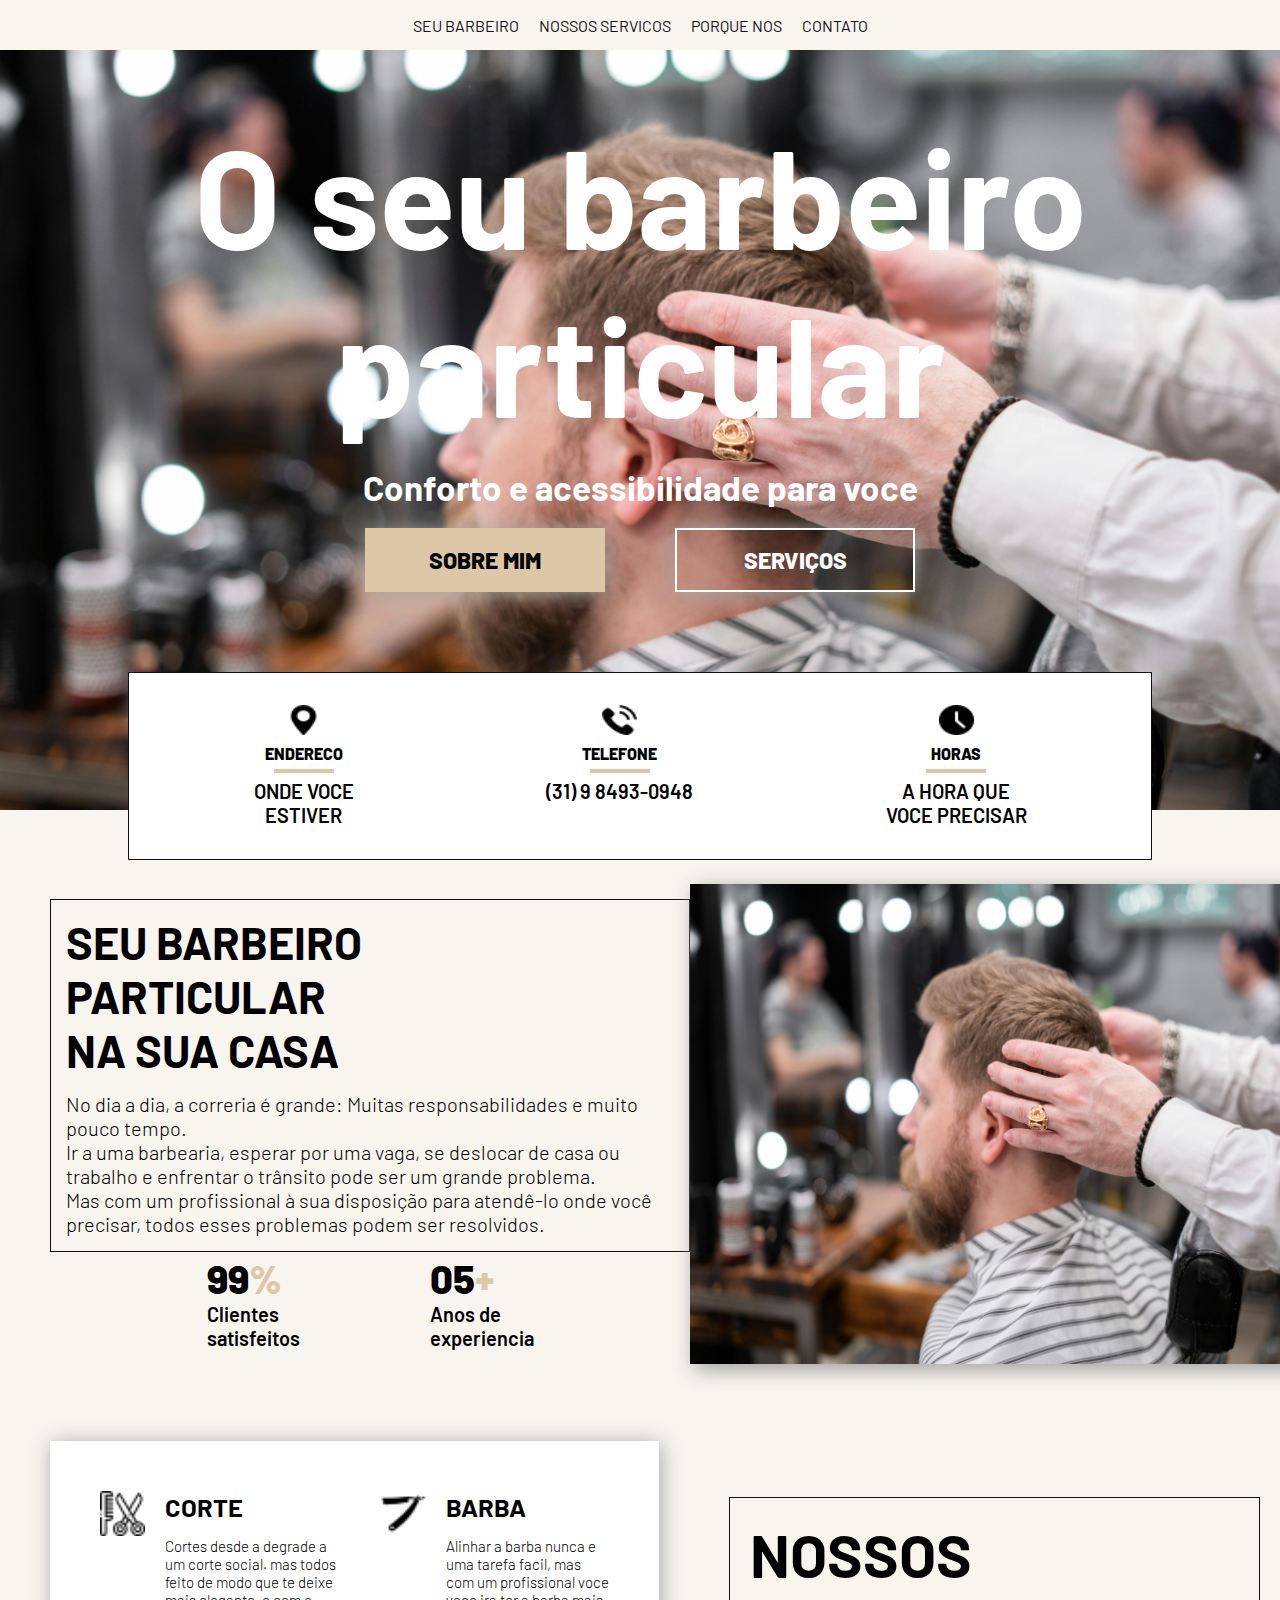
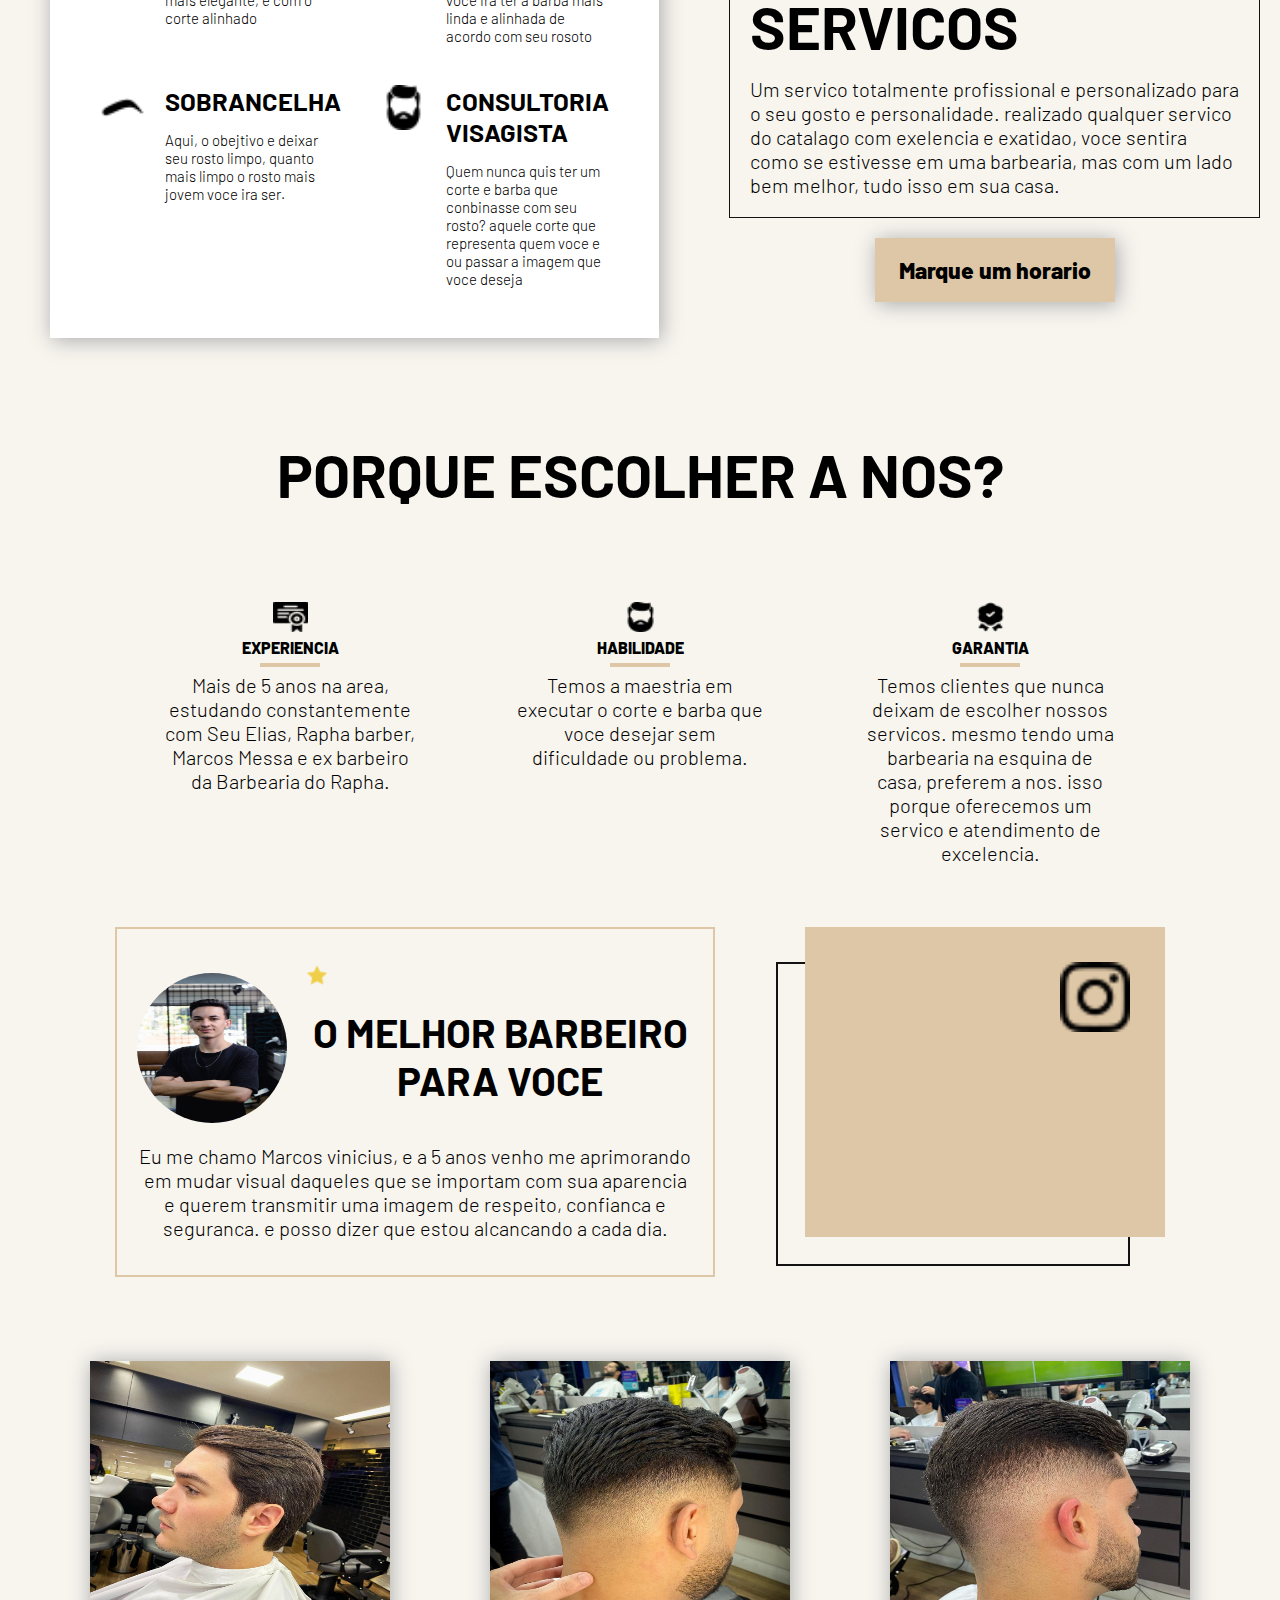
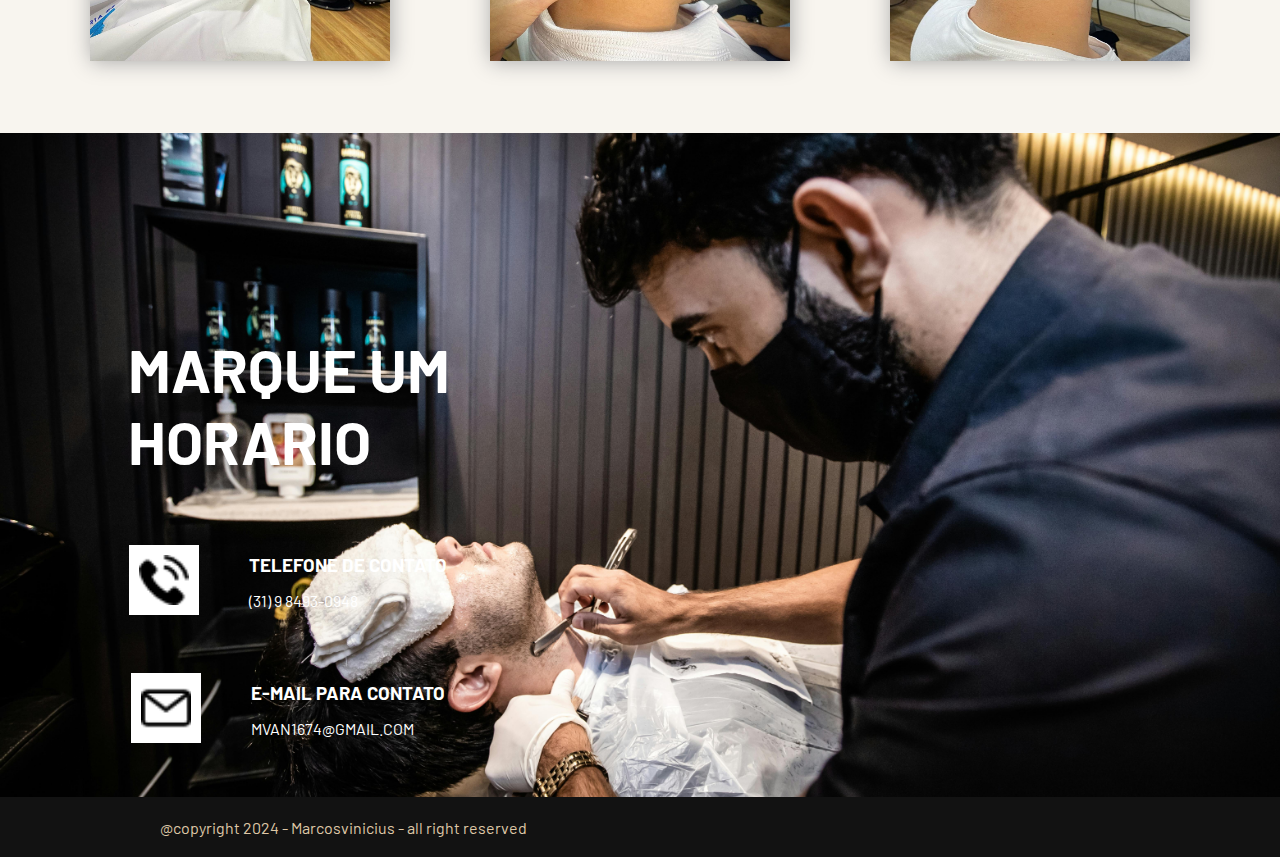
==== commit dbf0c43f: "finalizei a parte bruta do projeto" ====
--- a/index.html
+++ b/index.html
@@ -24,22 +24,26 @@
                 <li><a href="#seu-barbeiro" class="list">Seu barbeiro</a></li>
                 <li><a href="#nossos-servicos" class="list">Nossos servicos</a></li>
                 <li><a href="#porque-nos" class="list">Porque nos</a></li>
-                <li><a href="index2.html" class="list">Contato</a></li>
+                <li><a href="#contato" class="list">Contato</a></li>
+                <!--
+                      <li><a href="index2.html" class="list">Contato</a></li>
+                -->
             </div>
         </header>
         <section class="main-box">
             <div class="header">
-                <div class="title-header">
-                    <h1>O seu barbeiro particular</h1>
-                </div>
-                <div class="sub-title-header">
-                    <h4>Conforto e acessibilidade para voce</h4>
-                </div>
-                <div class="btns">
-                    <button class="btn-geral">SOBRE MIM</button>
-                    <button class="btn-transparente">SERVIÇOS</button>
-                </div>
-
+                <div class="header-container">
+                    <div class="title-header">
+                        <h1>O seu barbeiro particular</h1>
+                    </div>
+                    <div class="sub-title-header">
+                        <h4>Conforto e acessibilidade para voce</h4>
+                    </div>
+                    <div class="btns">
+                        <button class="btn-geral">SOBRE MIM</button>
+                        <button class="btn-transparente">SERVIÇOS</button>
+                    </div>
+                </div>
                 <div class="infos">
                     <div class="info">
                         <div class="icon">
@@ -47,7 +51,7 @@
                         </div>
                         <span class="info-text">ENDERECO</span>
                         <div class="line"></div>
-                        <p class="text-assunto">ONDE VOCE ESTIVER</p>
+                        <p class="text-assunto">ONDE VOCE<br>ESTIVER</p>
                     </div>
 
                     <div class="info">
@@ -65,7 +69,7 @@
                         </div>
                         <span class="info-text">HORAS</span>
                         <div class="line"></div>
-                        <p class="text-assunto">A HORA QUE VOCE PRECISAR</p>
+                        <p class="text-assunto">A HORA QUE<br>VOCE PRECISAR</p>
                     </div>
                 </div>
         </section>
@@ -79,8 +83,8 @@
                             <h2>SEU BARBEIRO<br>PARTICULAR<br>NA SUA CASA</h2>
                         </div>
                         <div class="text">No dia a dia, a correria é grande: Muitas responsabilidades e muito pouco
-                            tempo. Ir a uma barbearia, esperar por uma vaga, se deslocar de casa ou trabalho e enfrentar
-                            o trânsito pode ser um grande problema. Mas com um profissional à sua disposição para
+                            tempo.<br>Ir a uma barbearia, esperar por uma vaga, se deslocar de casa ou trabalho e enfrentar
+                            o trânsito pode ser um grande problema.<br>Mas com um profissional à sua disposição para
                             atendê-lo onde você precisar, todos esses problemas podem ser resolvidos.</div>
                     </div>
                     <div class="info-why">
@@ -225,7 +229,8 @@
                     <div class="marcosvinicius">
                         <div class="efeito-marcos">
                             <div class="img-marcos">
-                                <img src="./img/Photo/WhatsApp Image 2024-04-16 at 5.26.26 PM.jpeg" alt="Marcos vinicius">
+                                <img src="./img/Photo/WhatsApp Image 2024-04-16 at 5.26.26 PM.jpeg"
+                                    alt="Marcos vinicius">
                             </div>
                             <div class="sobre-marcos">
                                 <div class="stars">
@@ -248,16 +253,51 @@
                     </div>
                     <div class="fotos-corte">
                         <div class="corte1-img">
-                            <img src="./img/cortes/Snapinsta.app_347135437_793550088634438_1757603506395901009_n_1080.jpg" alt="">
+                            <img src="./img/cortes/Snapinsta.app_347135437_793550088634438_1757603506395901009_n_1080.jpg"
+                                alt="">
                         </div>
                         <div class="corte2-img">
-                            <img src="./img/cortes/Snapinsta.app_354037834_795252428895151_1028149307216291020_n_1080.jpg" alt="">
+                            <img src="./img/cortes/Snapinsta.app_354037834_795252428895151_1028149307216291020_n_1080.jpg"
+                                alt="">
                         </div>
                         <div class="corte3-img">
-                            <img src="./img/cortes/Snapinsta.app_367417638_269212625822594_321702966678775258_n_1080.jpg" alt="">
-                        </div>
-                    </div>
-
+                            <img src="./img/cortes/Snapinsta.app_367417638_269212625822594_321702966678775258_n_1080.jpg"
+                                alt="">
+                        </div>
+                    </div>
+            </section>
+            <footer>
+                <div class="contato-container">
+                    <div class="title">
+                        <h1>Marque um<br>horario</h1>
+                    </div>
+                    <div class="phone">
+                        <div class="icon"><img src="./img/icons/telefone.png" alt=""></div>
+                        <div class="contato-info">
+                            <div class="sub-title">
+                                <h3>Telefone de contato</h3>
+                            </div>
+                            <div class="endereco-contato">
+                                <a href="">(31) 9 8493-0948</a>
+                            </div>
+                        </div>
+                    </div>
+                    <div class="email">
+                        <div class="icon"><img src="./img/icons/o-email.png" alt=""></div>
+                        <div class="contato-info">
+                            <div class="sub-title">
+                                <h3>E-mail para contato</h3>
+                            </div>
+                            <div class="endereco-contato">
+                                <a href="">mvan1674@gmail.com</a>
+                            </div>
+                        </div>
+                    </div>
+                </div>
+                <div class="footer">
+                    <p>@copyright 2024 - Marcosvinicius - all right reserved</p>
+                </div>
+            </footer>
             </section>
     </main>
     <script src="script.js" defer></script>
--- a/style.css
+++ b/style.css
@@ -14,8 +14,8 @@
 }
 
 body{
-    width: 100%;
-    height: 100vh;
+    width: 100vw;
+    height: auto;
     background-color: #f8f5ef;
 }
 
@@ -24,8 +24,8 @@
     align-items:center;
     justify-content: center;
     text-align: center;
-    width: 1920px;
-    height: 100vh;
+    width: 100vw;
+    height: auto;
     z-index: -2;
 }
 
@@ -35,7 +35,7 @@
     display: flex;
     align-items: center;
     justify-content: center;
-    width: 100%;
+    width: 100vw;
     height: 50px;
     background-color: #f8f5ef;
 }
@@ -60,10 +60,20 @@
 
 .header{
     width: 100vw;
-    height: 90%;
+    height: 90vh;
     display: flex;
     align-items:center;
     justify-content:flex-end;
+    flex-direction: column;
+    gap: 20px;
+}
+
+.header-container{
+    width: 100vw;
+    height: 90%;
+    display: flex;
+    align-items:center;
+    justify-content:center;
     flex-direction: column;
     gap: 20px;
 }
@@ -83,7 +93,7 @@
 }
 
 .title-header{
-    font-size: 40px;
+    font-size: 70px;
     color: #ffffff;
     display: flex;
     flex-direction: column;
@@ -92,7 +102,7 @@
 .sub-title-header{
     color: #ffffff;
     font-family: "Barlow";
-    font-size: 15px;
+    font-size: 35px;
     font-weight:normal;
 }
 
@@ -102,16 +112,17 @@
 }
 
 .btn-geral{
-    width: 140px;
-    height: 50px;
+    width: 15rem;
+    height: 4rem;
     border: none;
     background: #DEC7A6;
     font-weight: 800;
+    font-size: 23px;
 }
 
 .btn-transparente{
-    width: 140px;
-    height: 45px;
+    width: 15rem;
+    height: 4rem;
     border: 2px solid #ffffff;
     background: transparent;
     color: #ffffff;
@@ -119,6 +130,7 @@
     transition: 0.5s ease;
     box-shadow: 2px 2px 20px #a8a8a8;
     cursor: pointer;
+    font-size: 23px;
 }
 
 .btn-transparente:hover{
@@ -127,14 +139,14 @@
 
 .infos{
     display: flex;
-    align-items: center;
-    justify-content: center;
-    gap: 200px;
+    align-items: flex-start;
+    justify-content: space-evenly;
+    gap: 100px;
     background-color: #ffffff;
-    width: 1240px;
-    height: 150px;
+    width: 80%;
+    max-height: 50%;
     border: 1px solid #121212;
-    margin-top: 70px;
+    padding: 2.0rem;
 }
 
 .info{
@@ -144,6 +156,8 @@
     flex-direction: column;
     font-weight: 800;
     gap: 6px;
+    max-width: 100%;
+
 }
 
 .info img{
@@ -165,10 +179,11 @@
 
 .why{
     width: 100vw;
-    height: 100vh;
-    display: flex;
-    justify-content: center;
-    align-items: center;
+    height: auto;
+    display: flex;
+    justify-content: center;
+    align-items: center;
+    padding: 1.5rem;
 }
 
 .why-left{
@@ -177,7 +192,8 @@
     justify-content: center;
     flex-direction: column;
     width: 50vw;
-    height: 100vh;
+    height: auto;
+    margin-left:100px;
 }
 
 .why-left .border{
@@ -185,8 +201,7 @@
     padding: 15px;
     text-align: left;
     width: 50vw;
-    height: 50vh;
-    margin-left:100px;
+    height: auto;
 }
 
 .title{
@@ -203,12 +218,12 @@
     align-items: center;
     justify-content: center;
     width: 50vw;
-    height: 50vh;
+    height: auto;
 }
 
 .why-right .img img{
-    width: 400px;
-    height: 500px;
+    width:40rem;
+    height: 30rem;
     box-shadow: 5px 5px 20px #9b9b9b;
 }
 
@@ -238,11 +253,13 @@
 /*nossos servicos*/
 
 .sobre-servicos{
-    display: flex;
-    align-items: center;
-    justify-content: center;
-    width: 100vw;
-    height: 100vh;
+    width: 100vw;
+    height: auto;
+    display: flex;
+    align-items: center;
+    justify-content: center;
+    width: 100vw;
+    height: auto;
 }
 
 .sobre-servicos .border{
@@ -367,7 +384,7 @@
 
 .sobre-mim{
     width: 100vw;
-    height: 100vh;
+    height: auto;
     display: flex;
     flex-wrap: wrap;
     justify-content: center;
@@ -452,6 +469,8 @@
     align-items: center;
     justify-content: center;
     gap: 100px;
+    padding: 1.5rem;
+    margin-bottom: 1.5rem;
 }
 
 .corte1-img,
@@ -477,14 +496,14 @@
     transform: scale(1.2, 1.2);
 }
 
-/*formulario*/
+/*formulario
 
 .formulario{
     min-height: 100vh;
     display: grid;
     place-items: center;
     padding: 1rem;
-    background-color: #DEC7A6;
+    background-color: #ffffff;
 }
 
 form{
@@ -508,6 +527,155 @@
     font-weight: 700;
 }
 
+input, 
+textarea{
+    margin-bottom: 1rem;
+    color: #f8f5ef;
+    background-color: #a8a8a8;
+    border: 0.125rem solid #ffffff;
+    border-radius: 1.125rem;
+    transition: border-color 0.3s, box-shadow 0.3s;
+}
+
+input:hover,
+input:focus,
+textarea:hover,
+textarea:focus {
+    outline: none;
+    border-color: #DEC7A6;
+    box-shadow: 0 0 0 0.3125rem #26344a;
+}
+
+label{
+    margin-bottom: 0.5rem;
+    color: #84868f;
+}
+
+textarea{
+    min-height: 12.5rem;
+    resize: vertical;
+}
+
+.btn-form{
+    border: none;
+    border-radius: 99px;
+    color: #ffffff;
+    background: #DEC7A6;
+    cursor: pointer;
+    transition: 0.3s;
+}
+
+.btn-form:hover,
+.btn-form:focus{
+    outline: none;
+    background: #d1b081;
+}
+
+.btn-form:disabled{
+    cursor: not-allowed;
+    background: #26344a;
+}
+
+.error,
+.success{
+    text-align: center;
+}
+
+.success{
+    color: greenyellow;
+}
+
+.error{
+    color: tomato;
+}
+
+contato*/
+
+.contato-container{
+    width: 100vw;
+    height: auto;
+    display: flex;
+    align-items: flex-start;
+    justify-content: center;
+    flex-direction: column;
+    padding: 1.5rem;
+    padding-left: 8rem;
+    padding-top: 200px;
+    margin-top: 1.5rem;
+}
+
+.contato-container{
+    background-image: url(./img/Photo/pexels-photo-5568407.jpeg);
+    background-size: 100vw auto;
+    background-attachment:local;
+    background-position: center;
+    background-repeat: no-repeat;
+
+}
+
+.phone,
+.email{
+    width: 20rem;
+    height: 8rem;
+    display:flex;
+    align-items: center;
+    justify-content: center;
+    text-align: left;
+    gap: 50px;
+}
+
+.phone, 
+.email, 
+.contato-container .title {
+    color: #ffffff;
+    text-transform: uppercase;
+}
+
+.contato-info{
+    display: flex;
+    flex-direction: column;
+    gap: 15px;
+}
+
+.contato-container .title{
+    text-align: left;
+
+}
+
+a {
+    color: #ffffff;
+    text-decoration: none;
+}
+
+
+.phone{
+    margin-top: 40px;
+}
+
+.phone .icon img, 
+.email .icon img{
+    width: 70px;
+    height: 70px;
+    background-color: #ffffff;
+    padding: 10px;
+}
+
+/*footer*/
+
+.footer{
+    background-color: #121212;
+    width: 100vw;
+    height: 60px;
+    display: flex;
+    align-items: center;
+    justify-content: flex-start;
+    padding-left: 10rem;
+}
+
+.footer p{
+    text-align: center;
+    color: #DEC7A6;
+}
 /*alteracoes temporarias*/
 
 .info img{
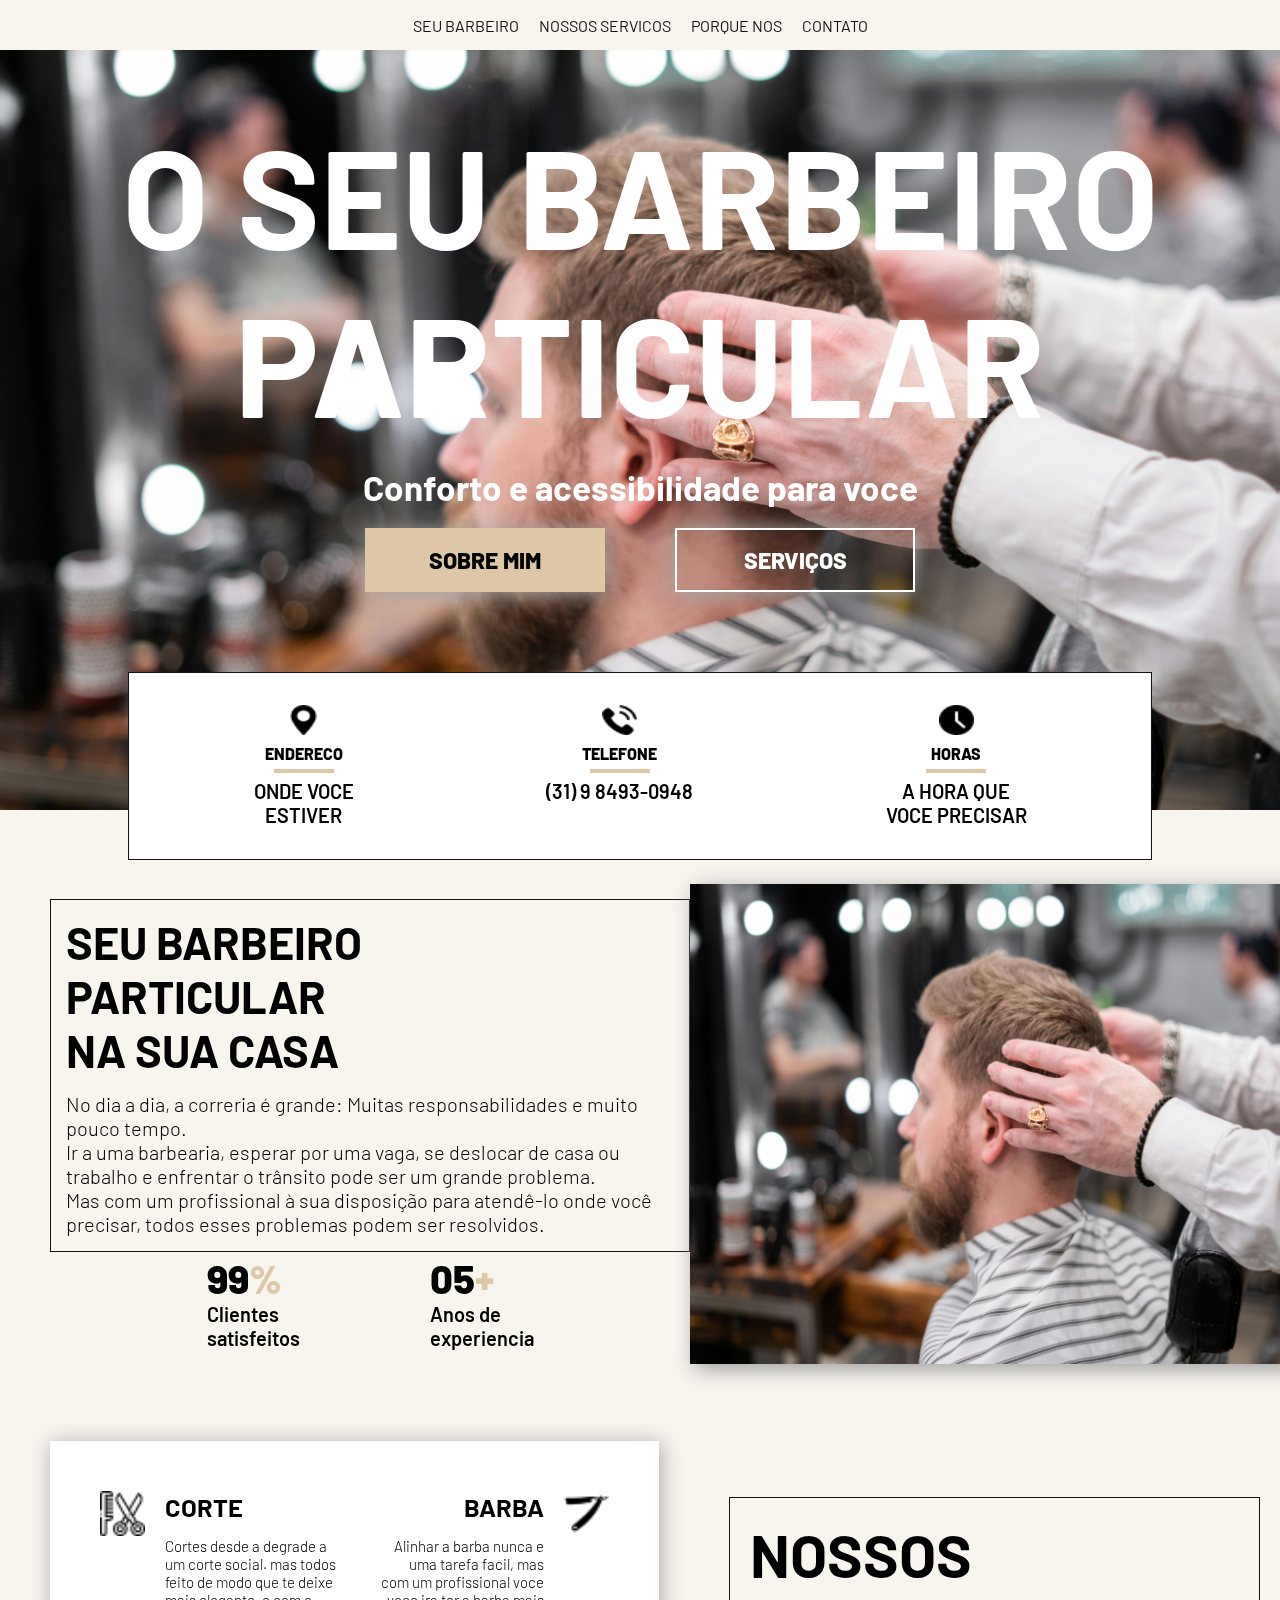
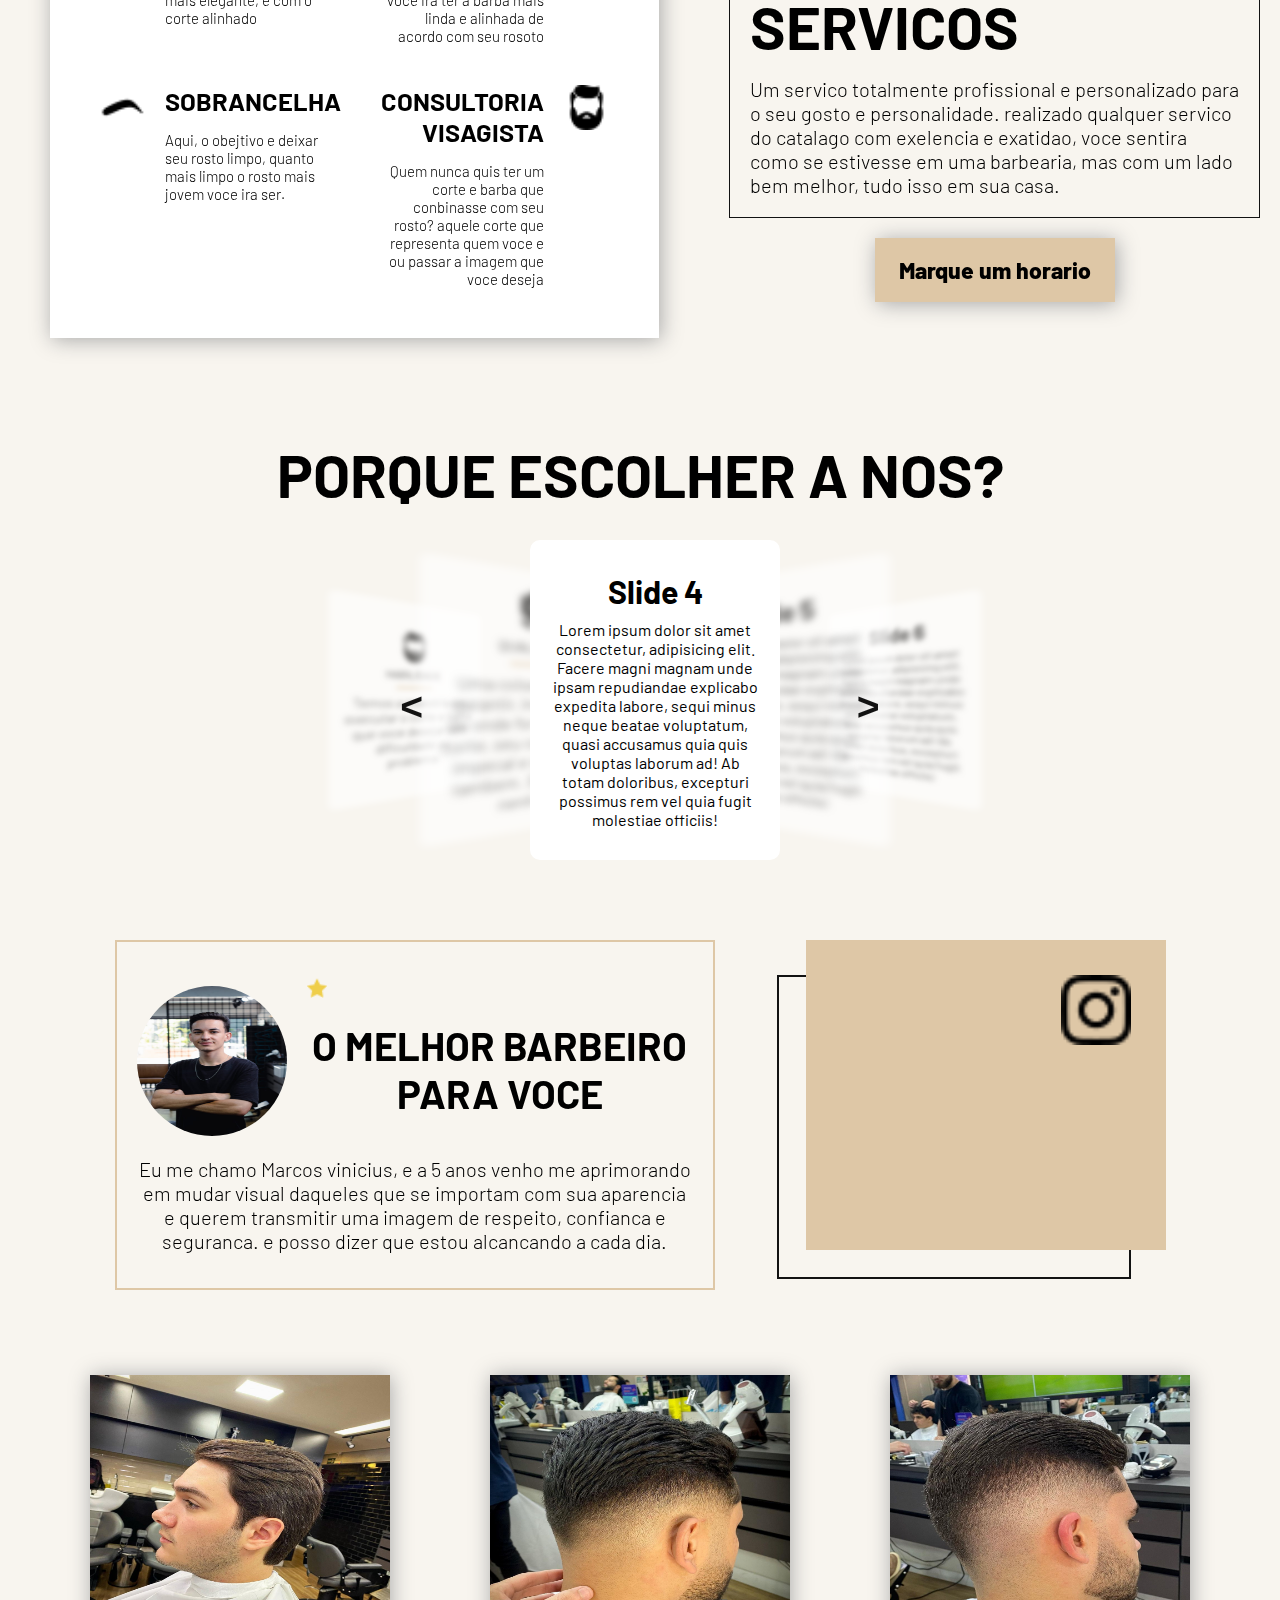
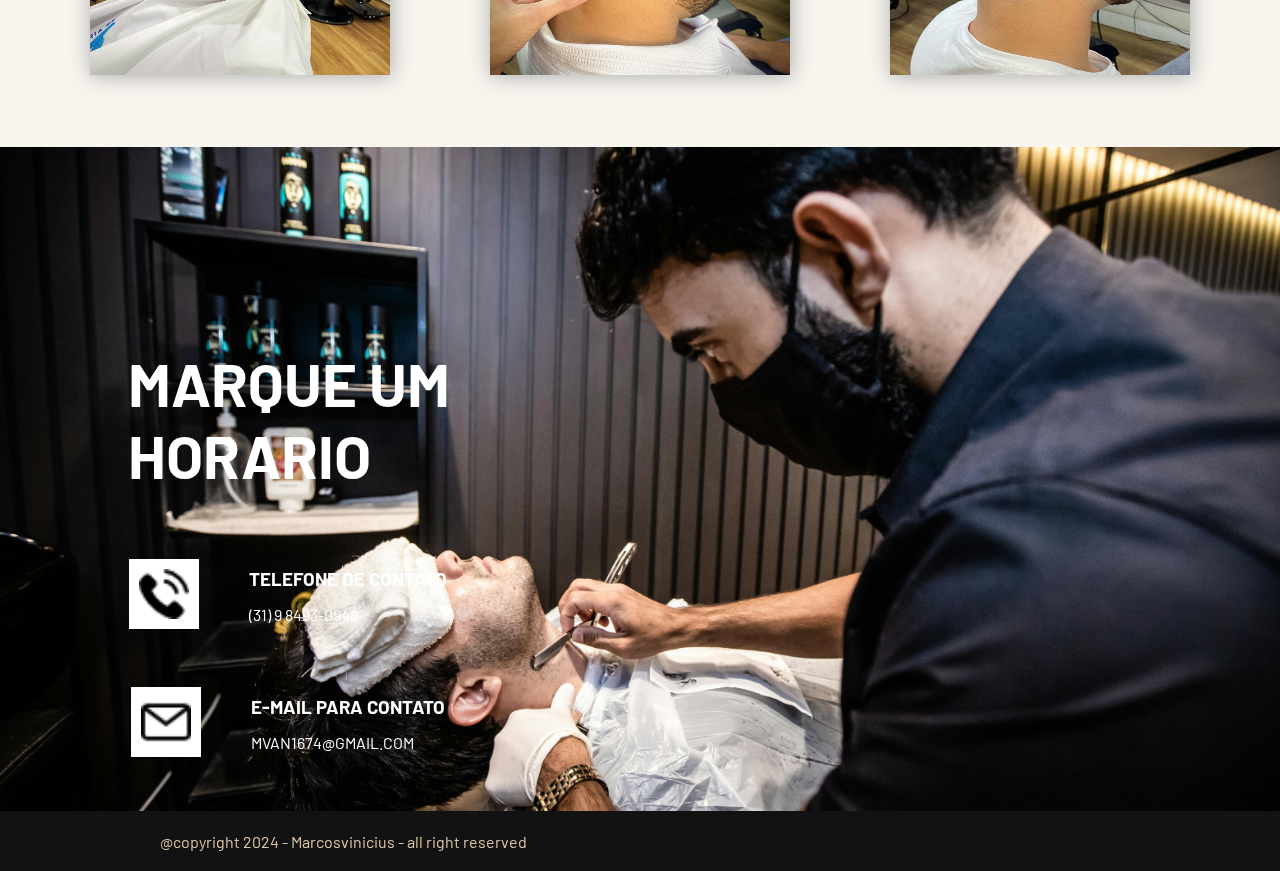
==== commit 1f256b51: "porque eu descidi me tornar programador. adcionei a responsividade em alguns elementos, percebi que " ====
--- a/index.html
+++ b/index.html
@@ -14,6 +14,7 @@
     <link
         href="https://fonts.googleapis.com/css2?family=Barlow:ital,wght@0,100;0,200;0,300;0,400;0,500;0,600;0,700;0,800;0,900;1,100;1,200;1,300;1,400;1,500;1,600;1,700;1,800;1,900&display=swap"
         rel="stylesheet">
+        <script src="script.js" defer></script>
     <title>Seu Barbeiro particular</title>
 </head>
 
@@ -124,10 +125,7 @@
                             </div>
                         </div>
                     </div>
-                    <div class="especificacao-servicos">
-                        <div class="icon">
-                            <img src="./img/icons/navalha.png" alt="Barba">
-                        </div>
+                    <div class="especificacao-servicos-2">
                         <div class="info-service">
                             <div class="info-text">
                                 <h2>Barba</h2>
@@ -137,6 +135,9 @@
                                     barba mais linda e alinhada de acordo com seu rosoto</p>
                             </div>
                         </div>
+                        <div class="icon-2">
+                            <img src="./img/icons/navalha.png" alt="Barba">
+                        </div>
                     </div>
                     <div class="especificacao-servicos">
                         <div class="icon">
@@ -152,10 +153,7 @@
                             </div>
                         </div>
                     </div>
-                    <div class="especificacao-servicos">
-                        <div class="icon">
-                            <img src="./img/icons/barba.png" alt="Consultoria visagista">
-                        </div>
+                    <div class="especificacao-servicos-2">
                         <div class="info-service">
                             <div class="info-text">
                                 <h2>Consultoria<BR>visagista</h2>
@@ -164,6 +162,9 @@
                                 <p>Quem nunca quis ter um corte e barba que conbinasse com seu rosto?
                                     aquele corte que representa quem voce e ou passar a imagem que voce deseja</p>
                             </div>
+                        </div>
+                        <div class="icon-2">
+                            <img src="./img/icons/barba.png" alt="Consultoria visagista">
                         </div>
                     </div>
                 </div>
@@ -186,45 +187,61 @@
             </div>
         </section>
 
-
         <section class="main-box">
             <section class="porque-nos" id="porque-nos">
                 <div class="title">
                     <h1>Porque escolher a nos?</h1>
                 </div>
-                <div class="infos">
-                    <div class="info">
-                        <img src="./img/icons/certificado.png" alt="Experiencia">
-                        <span class="info-text">Experiencia</span>
+                       <div class="slider">
+            <div class="item">
+                <img src="./img/icons/certificado.png" alt="Experiencia">
+                <span class="info-text">Experiencia</span>
+                <div class="line"></div>
+                <div class="text">
+                    <p>Mais de 5 anos na area, estudando constantemente com Seu Elias, Rapha barber, Marcos
+                        Messa e ex barbeiro da Barbearia do Rapha.
+                    </p>
+                </div>
+            </div>
+            <div class="item">
+                <img src="./img/icons/barba.png" alt="Habilidade">
+                <span class="info-text">Habilidade</span>
+                <div class="line"></div>
+                <div class="text">
+                    <p>Temos a maestria em executar o corte e barba que voce desejar sem dificuldade ou
+                        problema.
+                    </p>
+                </div>
+            </div>
+            <div class="item">
+                        <img src="./img/icons/garantia.png" alt="Garantia">
+                        <span class="info-text">Qualidade</span>
                         <div class="line"></div>
                         <div class="text">
-                            <p>Mais de 5 anos na area, estudando constantemente com Seu Elias, Rapha barber, Marcos
-                                Messa e ex barbeiro da Barbearia do Rapha.
+                            <p>
+                                Uma coisa podemos garantir, indepedente de onde for realizado o corte, seu cabelo estara impecal e seu espaco tambem. Sem sujeira nenhuma.
                             </p>
                         </div>
-                    </div>
-                    <div class="info">
-                        <img src="./img/icons/barba.png" alt="Habilidade">
-                        <span class="info-text">Habilidade</span>
-                        <div class="line"></div>
-                        <div class="text">
-                            <p>Temos a maestria em executar o corte e barba que voce desejar sem dificuldade ou
-                                problema.
-                            </p>
-                        </div>
-                    </div>
-                    <div class="info">
-                        <img src="./img/icons/garantia.png" alt="Garantia">
-                        <span class="info-text">Garantia</span>
-                        <div class="line"></div>
-                        <div class="text">
-                            <p>Temos clientes que nunca deixam de escolher nossos servicos. mesmo tendo uma barbearia na
-                                esquina de casa, preferem a nos.
-                                isso porque oferecemos um servico e atendimento de excelencia.
-                            </p>
-                        </div>
-                    </div>
-                </div>
+            </div>
+            <div class="item">
+                <h1>Slide 4</h1>
+                Lorem ipsum dolor sit amet consectetur, adipisicing elit. Facere magni magnam unde ipsam repudiandae explicabo expedita labore, sequi minus neque beatae voluptatum, quasi accusamus quia quis voluptas laborum ad! Ab totam doloribus, excepturi possimus rem vel quia fugit molestiae officiis!
+            </div>
+            <div class="item">
+                <h1>Slide 5</h1>
+                Lorem ipsum dolor sit amet consectetur, adipisicing elit. Facere magni magnam unde ipsam repudiandae explicabo expedita labore, sequi minus neque beatae voluptatum, quasi accusamus quia quis voluptas laborum ad! Ab totam doloribus, excepturi possimus rem vel quia fugit molestiae officiis!
+            </div>
+            <div class="item">
+                <h1>Slide 6</h1>
+                Lorem ipsum dolor sit amet consectetur, adipisicing elit. Facere magni magnam unde ipsam repudiandae explicabo expedita labore, sequi minus neque beatae voluptatum, quasi accusamus quia quis voluptas laborum ad! Ab totam doloribus, excepturi possimus rem vel quia fugit molestiae officiis!
+            </div>
+            <div class="item">
+                <h1>Slide 7</h1>
+                Lorem ipsum dolor sit amet consectetur, adipisicing elit. Facere magni magnam unde ipsam repudiandae explicabo expedita labore, sequi minus neque beatae voluptatum, quasi accusamus quia quis voluptas laborum ad! Ab totam doloribus, excepturi possimus rem vel quia fugit molestiae officiis!
+            </div>
+            <button id="next">></button>
+            <button id="prev"><</button>
+        </div>
                 <div class="sobre-mim">
                     <div class="marcosvinicius">
                         <div class="efeito-marcos">
@@ -300,7 +317,6 @@
             </footer>
             </section>
     </main>
-    <script src="script.js" defer></script>
 </body>
 
 </html>--- a/style.css
+++ b/style.css
@@ -97,6 +97,7 @@
     color: #ffffff;
     display: flex;
     flex-direction: column;
+    text-transform: uppercase;
 }
 
 .sub-title-header{
@@ -293,8 +294,8 @@
 .servicos-gerais{
     display: grid;
     grid-template-columns: repeat(2, 1fr);
+    justify-self: flex-start;
     align-items: flex-start;
-    justify-content: center;
     margin: 50px;
     padding: 30px;
     width: auto;
@@ -303,7 +304,9 @@
     box-shadow: 2px 2px 20px #a8a8a8;
 }
 
-.especificacao-servicos{
+
+.especificacao-servicos,
+.especificacao-servicos-2{
     width: auto;
     height: auto;
     display: flex;
@@ -316,12 +319,25 @@
     height: 45px;
 }
 
+.especificacao-servicos-2 .icon-2 img{
+    width: 45px;
+    height: 45px;
+}
+
 .info-service{
     width: auto;
     height: auto;
     align-items: flex-start;
     justify-content: flex-start;
     text-align: left;
+}
+
+.especificacao-servicos-2 .info-service{
+    width: auto;
+    height: auto;
+    align-items: flex-start;
+    justify-content: flex-start;
+    text-align: right;
 }
 
 .info-service .info-text{
@@ -388,7 +404,7 @@
     display: flex;
     flex-wrap: wrap;
     justify-content: center;
-    gap: 30px;
+    gap: 31px;
 }
 
 .sobre-mim .marcosvinicius{
@@ -691,4 +707,193 @@
 .agendamento img{
     width: 100px;
     height: 100px;
-}+}
+
+@media only screen and (max-width: 500px){
+    .title-header{
+        font-size: 25px;
+    }
+    .sub-title-header{
+        font-size: 15px;
+    }
+    .btn-geral{
+        width: 100px;
+        height: 50px;
+        font-size: 10px;
+    }
+    .btn-transparente{
+        width: 100px;
+        height: 50px;
+        font-size: 10px
+    }
+    .infos{
+        width:95%;
+        max-height: 20%;
+        gap: 30px;
+        padding: 5px;
+    }
+    .info{
+        
+    }
+    .info-text{
+        font-size: 10px;
+    }
+    .text-assunto{
+        font-size: 10px;
+    }
+    .info img{
+        width: 15px;
+        height: 15px;
+    }
+
+    .title{
+        font-size: 15px;
+    }
+    .text{
+        font-size: 10px;
+    }
+    .why{
+        flex-direction: column;
+        align-items: center;
+        justify-content: center;
+    }
+    .why-left{
+        margin-left: 0;
+    }
+    .why-left .border{
+        border: 1px solid #121212;
+        padding: 15px;
+        margin: 5px;
+        text-align: left;
+        width: 100vw;
+        height: auto;
+    }
+    .why-right .img img{
+        width: 250px;
+        height: 250px;
+    }
+
+
+    .sobre-servicos{
+        flex-direction: column;
+    }
+
+    .info-text-why{
+        font-size: 25px;
+    }
+
+    .especificacao-servicos .icon img{
+        width: 30px;
+        height: 30px;
+    }
+
+    .especificacao-servicos-2 .icon-2 img{
+        width: 30px;
+        height: 30px;
+    }
+
+    .info-service .info-text{
+        font-size: 10px;
+        padding-bottom: 7px;
+        text-transform: uppercase;
+    }
+    
+    .info-service .text{
+        font-size: 10px;
+    }
+    
+
+    .servicos-gerais{
+        display: flex;
+        align-items: center;
+        justify-self: center;
+        flex-direction: column;
+        margin: 50px;
+        padding: 30px;
+        width: auto;
+        height: auto;
+        background-color: #ffffff;
+        box-shadow: 2px 2px 20px #a8a8a8;
+    }
+
+
+
+    .item{
+        position: absolute;
+        width: 200px;
+        height: 320px;
+        display: flex;
+        align-items: center;
+        justify-content: center;
+        text-align: justify;
+        flex-direction: column;
+        background-color: #fff;
+        border-radius: 10px;
+        padding: 20px;
+        transition: 0.5s;
+        left: calc(50% - 110px);
+        top: 0;
+        gap: 10px;
+        text-align: center;
+    }
+
+}
+    .item img{
+        width: 50px;
+        height: 50px;
+    }
+
+    .slider{
+        position: relative;
+        width: 100%;
+        height: 370px;
+        overflow: hidden;
+    }
+
+    .item{
+        position: absolute;
+        width: 250px;
+        height: 320px;
+        display: flex;
+        align-items: center;
+        justify-content: center;
+        text-align: justify;
+        flex-direction: column;
+        background-color: #fff;
+        border-radius: 10px;
+        padding: 20px;
+        transition: 0.5s;
+        left: calc(50% - 110px);
+        top: 0;
+        gap: 10px;
+        text-align: center;
+    }
+
+    .item .info-text{
+        font-size: 17px;
+        text-transform: uppercase;
+    }
+
+    .item .line{
+        width: 60px;
+        height: 4px;
+        background-color: #DEC7A6;
+    }
+
+    #next, #prev{
+        position: absolute;
+        top: 40%;
+        color: #121212;
+        background-color: #121212;
+        background-color: transparent;
+        border: none;
+        font-size: xxx-large;
+        font-family: monospace;
+        font-weight: bold;
+        left: 400px;
+    }
+
+    #next{
+        left: unset;
+        right: 400px;
+    }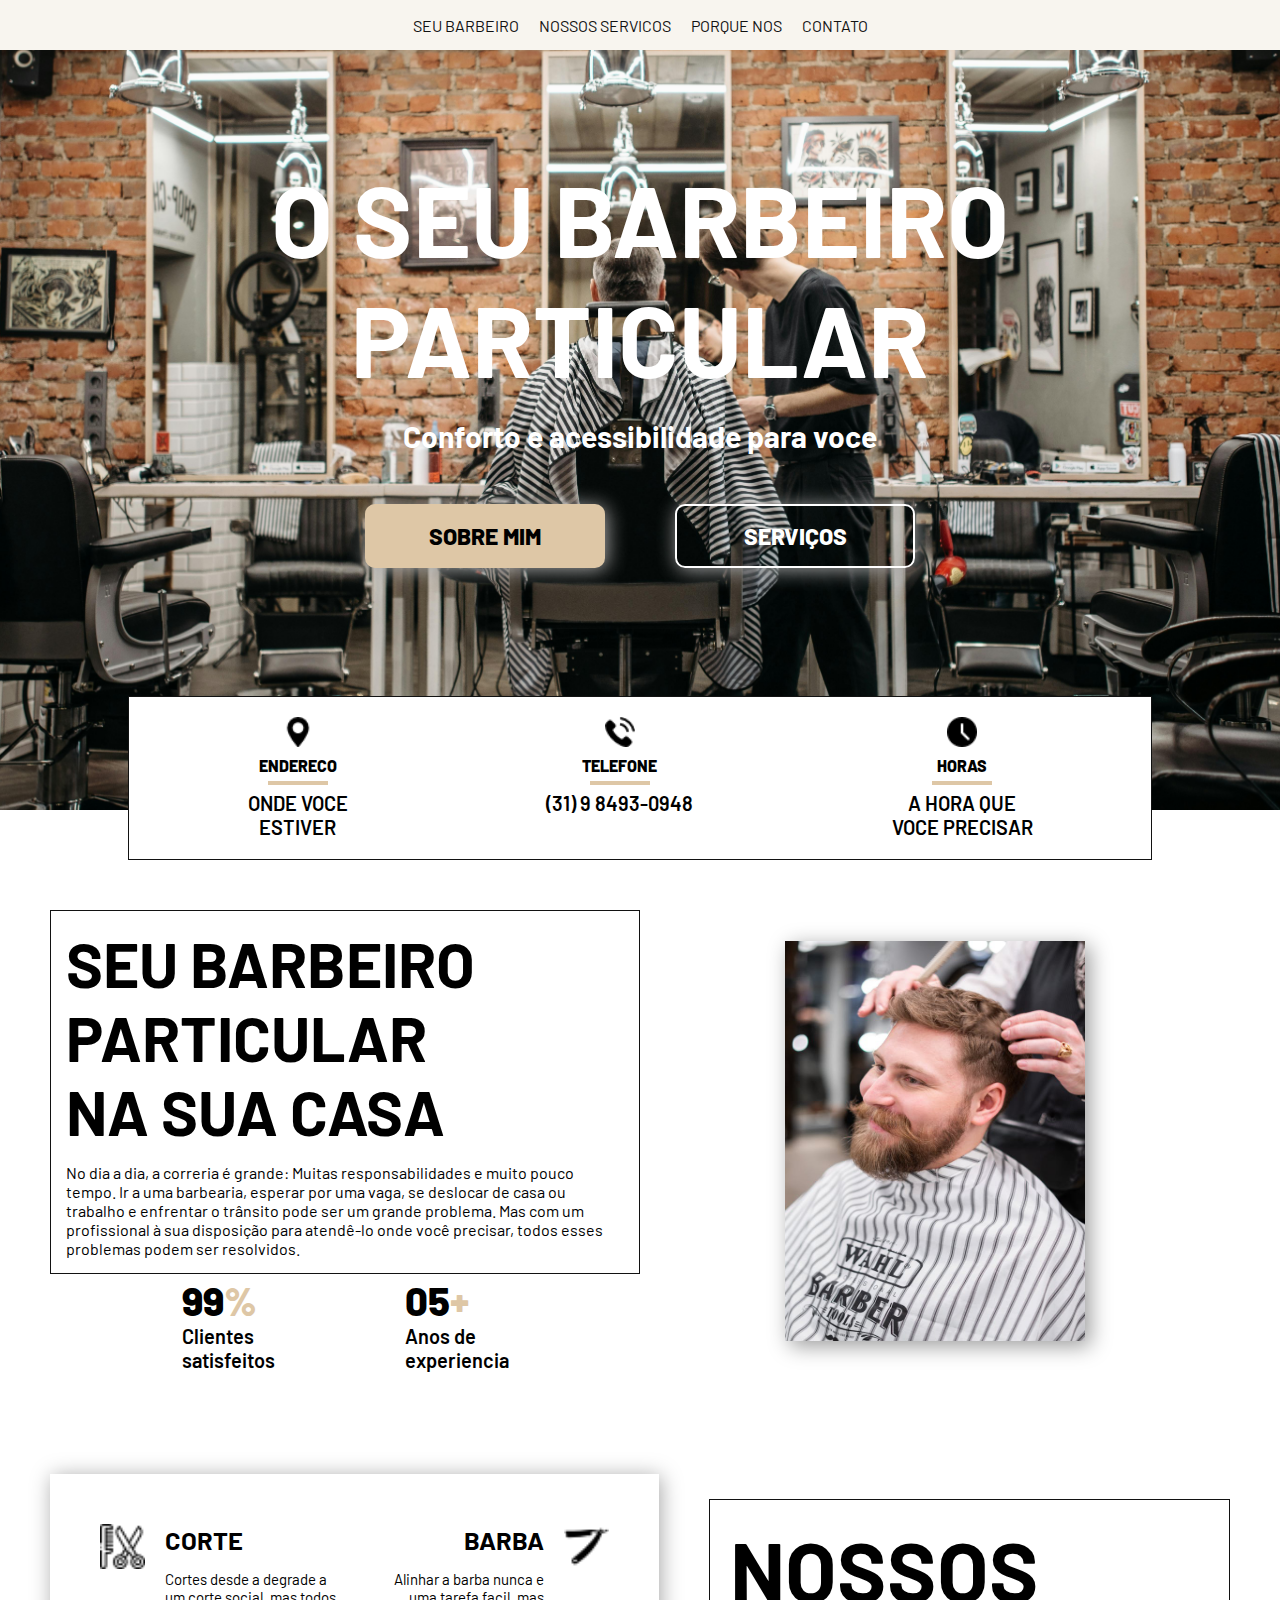
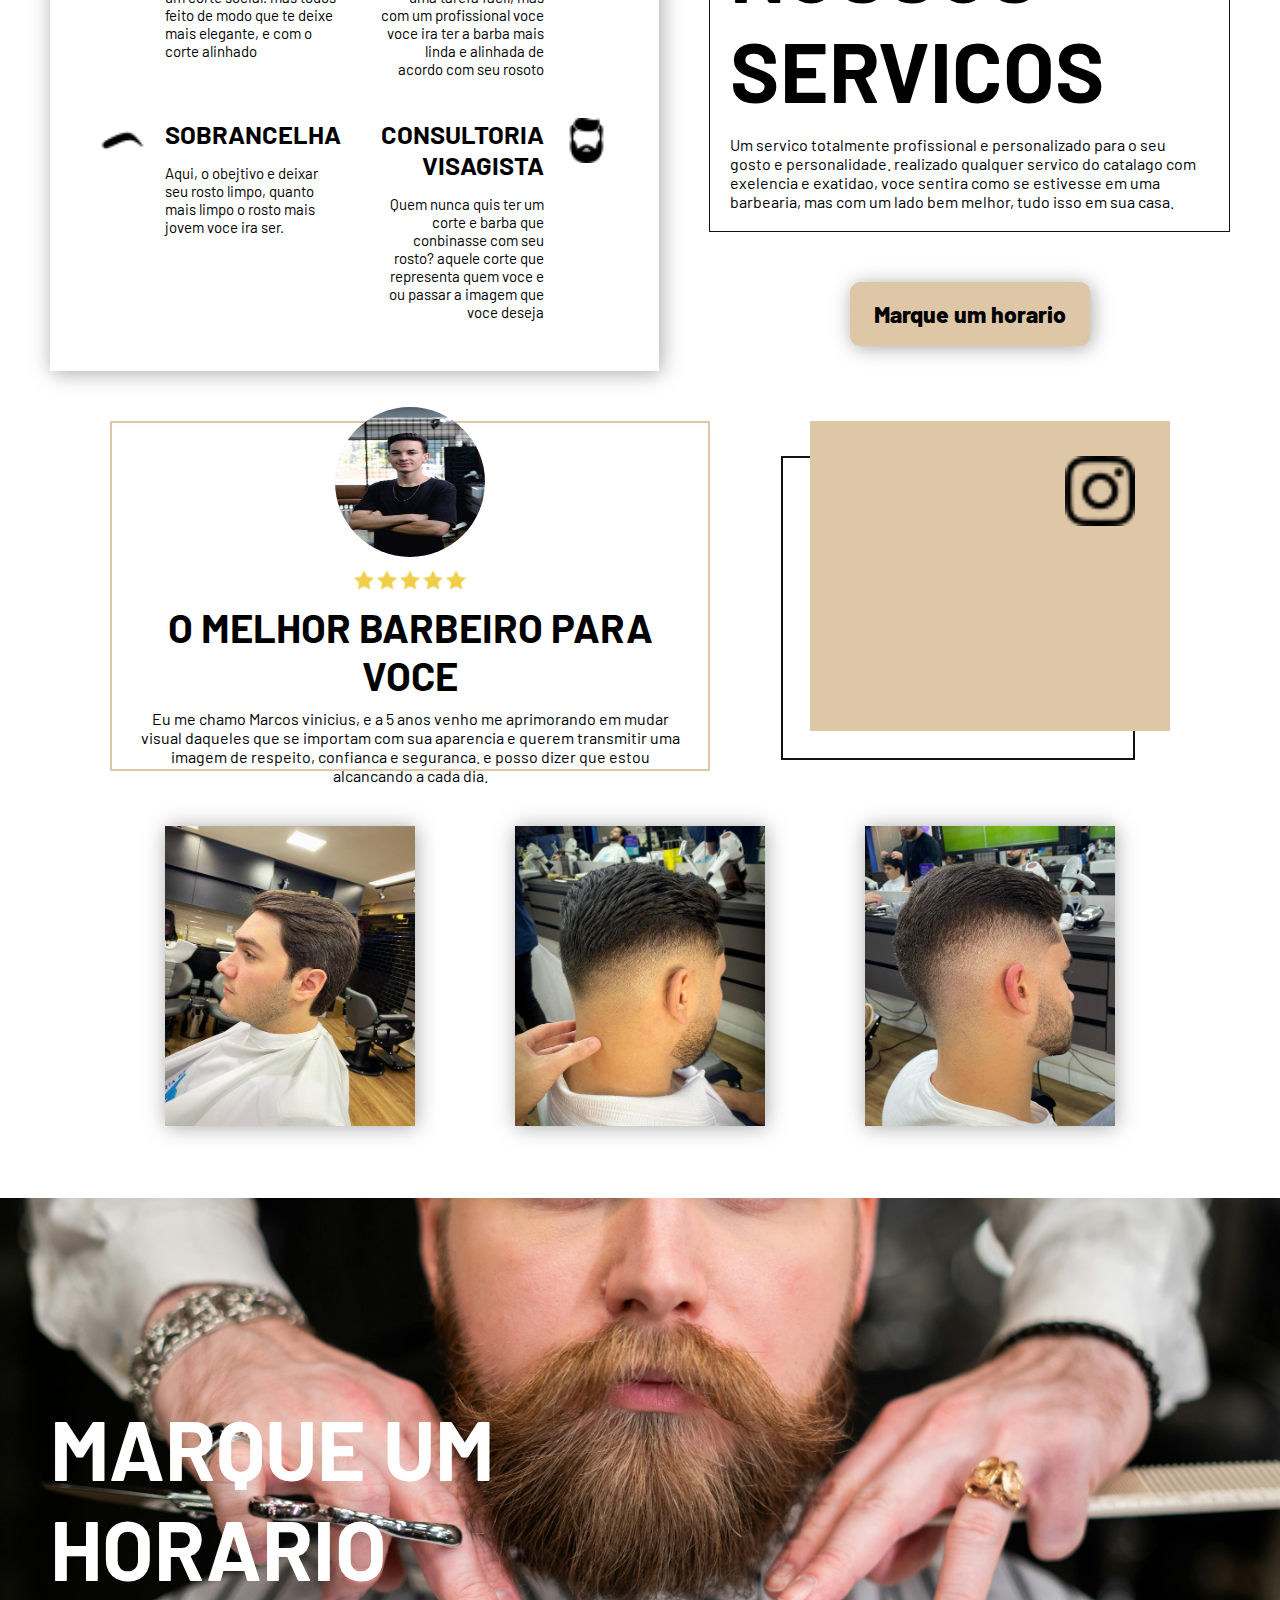
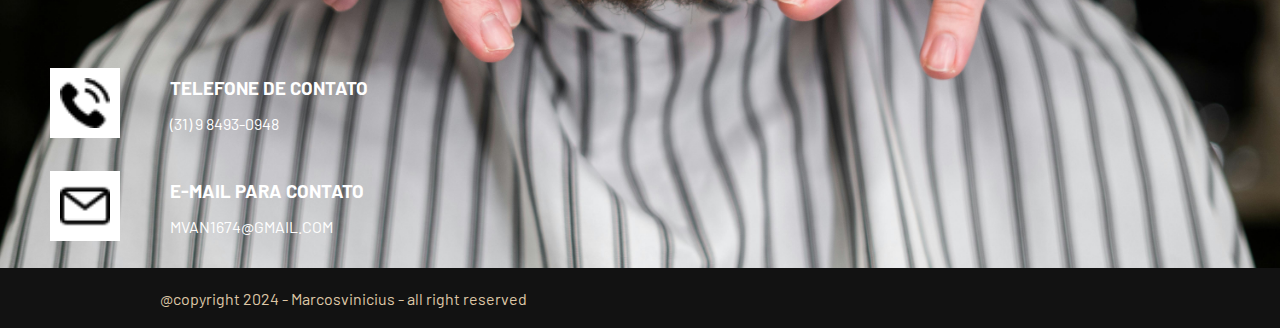
==== commit 809f4ed5: "projeto 90% finaliado, ajustei os tamanhos como eu queria, troquei as imagens para outras mais intui" ====
--- a/index.html
+++ b/index.html
@@ -26,9 +26,7 @@
                 <li><a href="#nossos-servicos" class="list">Nossos servicos</a></li>
                 <li><a href="#porque-nos" class="list">Porque nos</a></li>
                 <li><a href="#contato" class="list">Contato</a></li>
-                <!--
-                      <li><a href="index2.html" class="list">Contato</a></li>
-                -->
+
             </div>
         </header>
         <section class="main-box">
@@ -83,9 +81,10 @@
                         <div class="title">
                             <h2>SEU BARBEIRO<br>PARTICULAR<br>NA SUA CASA</h2>
                         </div>
-                        <div class="text">No dia a dia, a correria é grande: Muitas responsabilidades e muito pouco
-                            tempo.<br>Ir a uma barbearia, esperar por uma vaga, se deslocar de casa ou trabalho e enfrentar
-                            o trânsito pode ser um grande problema.<br>Mas com um profissional à sua disposição para
+                        <div class="text">
+                            No dia a dia, a correria é grande: Muitas responsabilidades e muito pouco
+                            tempo. Ir a uma barbearia, esperar por uma vaga, se deslocar de casa ou trabalho e enfrentar
+                            o trânsito pode ser um grande problema. Mas com um profissional à sua disposição para
                             atendê-lo onde você precisar, todos esses problemas podem ser resolvidos.</div>
                     </div>
                     <div class="info-why">
@@ -101,7 +100,7 @@
                 </div>
                 <div class="why-right">
                     <div class="img">
-                        <img src="./img/Photo/pexels-photo-3998397.jpeg" alt="">
+                        <img src="./img/Photo/midder (2).jpg" alt="">
                     </div>
                 </div>
             </div>
@@ -186,81 +185,93 @@
                 </div>
             </div>
         </section>
-
+<!--
         <section class="main-box">
-            <section class="porque-nos" id="porque-nos">
+            <div class="porque-nos" id="porque-nos">
                 <div class="title">
                     <h1>Porque escolher a nos?</h1>
                 </div>
-                       <div class="slider">
-            <div class="item">
-                <img src="./img/icons/certificado.png" alt="Experiencia">
-                <span class="info-text">Experiencia</span>
-                <div class="line"></div>
-                <div class="text">
-                    <p>Mais de 5 anos na area, estudando constantemente com Seu Elias, Rapha barber, Marcos
-                        Messa e ex barbeiro da Barbearia do Rapha.
-                    </p>
-                </div>
-            </div>
-            <div class="item">
-                <img src="./img/icons/barba.png" alt="Habilidade">
-                <span class="info-text">Habilidade</span>
-                <div class="line"></div>
-                <div class="text">
-                    <p>Temos a maestria em executar o corte e barba que voce desejar sem dificuldade ou
-                        problema.
-                    </p>
-                </div>
-            </div>
-            <div class="item">
-                        <img src="./img/icons/garantia.png" alt="Garantia">
-                        <span class="info-text">Qualidade</span>
-                        <div class="line"></div>
-                        <div class="text">
-                            <p>
-                                Uma coisa podemos garantir, indepedente de onde for realizado o corte, seu cabelo estara impecal e seu espaco tambem. Sem sujeira nenhuma.
-                            </p>
-                        </div>
-            </div>
-            <div class="item">
-                <h1>Slide 4</h1>
-                Lorem ipsum dolor sit amet consectetur, adipisicing elit. Facere magni magnam unde ipsam repudiandae explicabo expedita labore, sequi minus neque beatae voluptatum, quasi accusamus quia quis voluptas laborum ad! Ab totam doloribus, excepturi possimus rem vel quia fugit molestiae officiis!
-            </div>
-            <div class="item">
-                <h1>Slide 5</h1>
-                Lorem ipsum dolor sit amet consectetur, adipisicing elit. Facere magni magnam unde ipsam repudiandae explicabo expedita labore, sequi minus neque beatae voluptatum, quasi accusamus quia quis voluptas laborum ad! Ab totam doloribus, excepturi possimus rem vel quia fugit molestiae officiis!
-            </div>
-            <div class="item">
-                <h1>Slide 6</h1>
-                Lorem ipsum dolor sit amet consectetur, adipisicing elit. Facere magni magnam unde ipsam repudiandae explicabo expedita labore, sequi minus neque beatae voluptatum, quasi accusamus quia quis voluptas laborum ad! Ab totam doloribus, excepturi possimus rem vel quia fugit molestiae officiis!
-            </div>
-            <div class="item">
-                <h1>Slide 7</h1>
-                Lorem ipsum dolor sit amet consectetur, adipisicing elit. Facere magni magnam unde ipsam repudiandae explicabo expedita labore, sequi minus neque beatae voluptatum, quasi accusamus quia quis voluptas laborum ad! Ab totam doloribus, excepturi possimus rem vel quia fugit molestiae officiis!
-            </div>
-            <button id="next">></button>
-            <button id="prev"><</button>
-        </div>
-                <div class="sobre-mim">
+            </div>
+            <div class="slider">
+                <div class="item">
+                    <img src="./img/icons/certificado.png" alt="Experiencia">
+                    <span class="info-text">Experiencia</span>
+                    <div class="line"></div>
+                    <div class="text">
+                        <p>Mais de 5 anos na area, estudando constantemente com Seu Elias, Rapha barber, Marcos
+                            Messa e ex barbeiro da Barbearia do Rapha.
+                        </p>
+                    </div>
+                </div>
+                <div class="item">
+                    <img src="./img/icons/barba.png" alt="Habilidade">
+                    <span class="info-text">Habilidade</span>
+                    <div class="line"></div>
+                    <div class="text">
+                        <p>Temos a maestria em executar o corte e barba que voce desejar sem dificuldade ou
+                            problema.
+                        </p>
+                    </div>
+                </div>
+                <div class="item">
+                            <img src="./img/icons/garantia.png" alt="Garantia">
+                            <span class="info-text">Qualidade</span>
+                            <div class="line"></div>
+                            <div class="text">
+                                <p>
+                                    Uma coisa podemos garantir, indepedente de onde for realizado o corte, seu cabelo estara impecal e seu espaco tambem. Sem sujeira nenhuma.
+                                </p>
+                            </div>
+                </div>
+                <div class="item">
+                    <h1>Slide 4</h1>
+                    Lorem ipsum dolor sit amet consectetur, adipisicing elit. Facere magni magnam unde ipsam repudiandae explicabo expedita labore, sequi minus neque beatae voluptatum, quasi accusamus quia quis voluptas laborum ad! Ab totam doloribus, excepturi possimus rem vel quia fugit molestiae officiis!
+                </div>
+                <div class="item">
+                    <h1>Slide 5</h1>
+                    Lorem ipsum dolor sit amet consectetur, adipisicing elit. Facere magni magnam unde ipsam repudiandae explicabo expedita labore, sequi minus neque beatae voluptatum, quasi accusamus quia quis voluptas laborum ad! Ab totam doloribus, excepturi possimus rem vel quia fugit molestiae officiis!
+                </div>
+                <div class="item">
+                    <h1>Slide 6</h1>
+                    Lorem ipsum dolor sit amet consectetur, adipisicing elit. Facere magni magnam unde ipsam repudiandae explicabo expedita labore, sequi minus neque beatae voluptatum, quasi accusamus quia quis voluptas laborum ad! Ab totam doloribus, excepturi possimus rem vel quia fugit molestiae officiis!
+                </div>
+                <div class="item">
+                    <h1>Slide 7</h1>
+                    Lorem ipsum dolor sit amet consectetur, adipisicing elit. Facere magni magnam unde ipsam repudiandae explicabo expedita labore, sequi minus neque beatae voluptatum, quasi accusamus quia quis voluptas laborum ad! Ab totam doloribus, excepturi possimus rem vel quia fugit molestiae officiis!
+                </div>
+                <div class="container-btn">
+                    <button id="next">></button>
+                    <button id="prev"><</button>
+                </div>
+            </div>
+        </section>
+    -->
+        <section class="main-box">
+            <div class="sobre-mim">
+                <div class="marcos-container">
                     <div class="marcosvinicius">
                         <div class="efeito-marcos">
                             <div class="img-marcos">
                                 <img src="./img/Photo/WhatsApp Image 2024-04-16 at 5.26.26 PM.jpeg"
                                     alt="Marcos vinicius">
                             </div>
-                            <div class="sobre-marcos">
                                 <div class="stars">
+                                    <img src="./img/icons/estrela.png" alt="">
+                                    <img src="./img/icons/estrela.png" alt="">
+                                    <img src="./img/icons/estrela.png" alt="">
+                                    <img src="./img/icons/estrela.png" alt="">
                                     <img src="./img/icons/estrela.png" alt="">
                                 </div>
                                 <div class="title">
                                     <h1>O melhor barbeiro para voce</h1>
                                 </div>
-                            </div>
-                        </div>
-                        <div class="text">Eu me chamo Marcos vinicius, e a 5 anos venho me aprimorando em mudar visual
-                            daqueles que se importam com sua aparencia e querem transmitir uma imagem de respeito,
-                            confianca e seguranca. e posso dizer que estou alcancando a cada dia.
+                                <div class="text">Eu me chamo Marcos vinicius, e a 5 anos venho me aprimorando em mudar visual
+                                    daqueles que se importam com sua aparencia e querem transmitir uma imagem de respeito,
+                                    confianca e seguranca. e posso dizer que estou alcancando a cada dia.
+                                </div>
+                                <div class="rede-social-marcos">
+                                    <a href=""><img src="./img/icons/instagram.png" alt=""></a>
+                                </div>
                         </div>
                     </div>
                     <div class="rede-social">
@@ -268,23 +279,24 @@
                             <img src="./img/icons/instagram.png" alt="">
                         </div>
                     </div>
-                    <div class="fotos-corte">
-                        <div class="corte1-img">
-                            <img src="./img/cortes/Snapinsta.app_347135437_793550088634438_1757603506395901009_n_1080.jpg"
-                                alt="">
-                        </div>
-                        <div class="corte2-img">
-                            <img src="./img/cortes/Snapinsta.app_354037834_795252428895151_1028149307216291020_n_1080.jpg"
-                                alt="">
-                        </div>
-                        <div class="corte3-img">
-                            <img src="./img/cortes/Snapinsta.app_367417638_269212625822594_321702966678775258_n_1080.jpg"
-                                alt="">
-                        </div>
-                    </div>
-            </section>
+                </div>
+                <div class="fotos-corte">
+                    <div class="corte1-img">
+                        <img src="./img/cortes/Snapinsta.app_347135437_793550088634438_1757603506395901009_n_1080.jpg"
+                            alt="">
+                    </div>
+                    <div class="corte2-img">
+                        <img src="./img/cortes/Snapinsta.app_354037834_795252428895151_1028149307216291020_n_1080.jpg"
+                            alt="">
+                    </div>
+                    <div class="corte3-img">
+                        <img src="./img/cortes/Snapinsta.app_367417638_269212625822594_321702966678775258_n_1080.jpg"
+                            alt="">
+                    </div>
+                </div>
+        </section>
             <footer>
-                <div class="contato-container">
+                <div class="contato-container" id="contato">
                     <div class="title">
                         <h1>Marque um<br>horario</h1>
                     </div>
--- a/style.css
+++ b/style.css
@@ -14,10 +14,11 @@
 }
 
 body{
-    width: 100vw;
-    height: auto;
-    background-color: #f8f5ef;
-}
+    width: 100%;
+    height: auto;
+    background-color: #ffffff;
+}
+
 
 .main-box{
     display: inline-block;
@@ -29,13 +30,14 @@
     z-index: -2;
 }
 
+
+
 /*header top*/
 
 .header-top{
     display: flex;
     align-items: center;
     justify-content: center;
-    width: 100vw;
     height: 50px;
     background-color: #f8f5ef;
 }
@@ -70,7 +72,7 @@
 
 .header-container{
     width: 100vw;
-    height: 90%;
+    height: 90vh;
     display: flex;
     align-items:center;
     justify-content:center;
@@ -83,17 +85,18 @@
     position:absolute;
     top: 0;
     left: 0;
-    width: 100%;
-    height: 90%;
-    background-image: url(./img/Photo/pexels-photo-3998397.jpeg);
+    width: 100vw;
+    height: 90vh;
+    background-image: url(./img/Photo/header.jpg);
     background-attachment: fixed;
     background-size: cover;
     background-repeat: no-repeat;
+    background-position: center;
     z-index: -1;
 }
 
 .title-header{
-    font-size: 70px;
+    font-size: 50px;
     color: #ffffff;
     display: flex;
     flex-direction: column;
@@ -103,8 +106,9 @@
 .sub-title-header{
     color: #ffffff;
     font-family: "Barlow";
-    font-size: 35px;
+    font-size: 30px;
     font-weight:normal;
+    margin-bottom: 30px;
 }
 
 .btns{
@@ -119,6 +123,7 @@
     background: #DEC7A6;
     font-weight: 800;
     font-size: 23px;
+    border-radius: 10px;
 }
 
 .btn-transparente{
@@ -132,6 +137,7 @@
     box-shadow: 2px 2px 20px #a8a8a8;
     cursor: pointer;
     font-size: 23px;
+    border-radius: 10px;
 }
 
 .btn-transparente:hover{
@@ -147,7 +153,8 @@
     width: 80%;
     max-height: 50%;
     border: 1px solid #121212;
-    padding: 2.0rem;
+    padding: 20px;
+
 }
 
 .info{
@@ -184,7 +191,7 @@
     display: flex;
     justify-content: center;
     align-items: center;
-    padding: 1.5rem;
+    padding: 50px;
 }
 
 .why-left{
@@ -194,37 +201,37 @@
     flex-direction: column;
     width: 50vw;
     height: auto;
-    margin-left:100px;
 }
 
 .why-left .border{
     border: 1px solid #121212;
     padding: 15px;
     text-align: left;
+    height: auto;
+}
+
+.title{
+    font-size: calc(1em + 2vw);
+}
+
+.why-lef .text{
+    font-size: calc(1em + 3vw);
+    font-weight: 300;
+    width: 100px;
+    background-color: #121212;
+}
+
+.why-right{
+    display: flex;
+    align-items: center;
+    justify-content: center;
     width: 50vw;
     height: auto;
 }
 
-.title{
-    font-size: 30px;
-}
-
-.text{
-    font-size: 20px;
-    font-weight: 300;
-}
-
-.why-right{
-    display: flex;
-    align-items: center;
-    justify-content: center;
-    width: 50vw;
-    height: auto;
-}
-
 .why-right .img img{
-    width:40rem;
-    height: 30rem;
+    width:300px;
+    height: 400px;
     box-shadow: 5px 5px 20px #9b9b9b;
 }
 
@@ -259,27 +266,34 @@
     display: flex;
     align-items: center;
     justify-content: center;
-    width: 100vw;
-    height: auto;
+    gap: 50px;
+    width: 100vw;
+    height: auto;
+    padding: 50px;
 }
 
 .sobre-servicos .border{
-    display: flex;
-    align-items: center;
-    justify-content: center;
-    flex-direction: column;
+    width: 50vw;
+    height: auto;
+    display: flex;
+    align-items: center;
+    justify-content: center;
+    flex-direction: column;
+    gap: 50px;
 }
 
 .border-servicos{
+    width: auto;
+    height: auto;
     display: flex;
     align-items: flex-start;
     justify-content: center;
     flex-direction: column;
     border: 1px solid #121212;
     padding: 20px;
-    margin: 20px;
     text-align: start;
 }
+
 
 .btns{
     display: flex;
@@ -296,9 +310,8 @@
     grid-template-columns: repeat(2, 1fr);
     justify-self: flex-start;
     align-items: flex-start;
-    margin: 50px;
     padding: 30px;
-    width: auto;
+    width: 50vw;
     height: auto;
     background-color: #ffffff;
     box-shadow: 2px 2px 20px #a8a8a8;
@@ -405,6 +418,15 @@
     flex-wrap: wrap;
     justify-content: center;
     gap: 31px;
+}
+
+.marcos-container{
+    width: 100vw;
+    height: auto;
+    display: flex;
+    flex-wrap: wrap;
+    justify-content: center;
+    gap:100px;
 }
 
 .sobre-mim .marcosvinicius{
@@ -418,14 +440,15 @@
     height: 350px;
     padding: 20px;
     border: 2px solid #DEC7A6;
-    margin: 30px;
 }
 
 .sobre-mim .marcosvinicius .efeito-marcos{
     display: flex;
     align-items: center;
     justify-content: center;
-    gap: 20px;
+    flex-direction: column;
+    flex-wrap: wrap;
+    gap: 10px;
 }
 
 .sobre-mim .marcosvinicius .img-marcos img{
@@ -446,6 +469,10 @@
 .marcosvinicius .stars img{
     width: 20px;
     height: 20px;
+}
+
+.rede-social-marcos{
+    display: none;
 }
 
 .rede-social{
@@ -455,7 +482,6 @@
     padding: 35px;
     width: 360px;
     height: 310px;
-    margin: 30px;
     background-color: #DEC7A6;
 }
 
@@ -493,7 +519,7 @@
 .corte2-img,
 .corte3-img,
 img{
-    width: 300px;
+    width: 250px;
     height: 300px;
 }
 
@@ -512,100 +538,7 @@
     transform: scale(1.2, 1.2);
 }
 
-/*formulario
-
-.formulario{
-    min-height: 100vh;
-    display: grid;
-    place-items: center;
-    padding: 1rem;
-    background-color: #ffffff;
-}
-
-form{
-    width: 100%;
-    max-width: 30rem;
-}
-
-label,
-input,
-textarea,
-button {
-    display: block;
-}
-
-input, 
-textarea, 
-button{
-    width: 100%;
-    font: inherit;
-    padding: 1.25rem;
-    font-weight: 700;
-}
-
-input, 
-textarea{
-    margin-bottom: 1rem;
-    color: #f8f5ef;
-    background-color: #a8a8a8;
-    border: 0.125rem solid #ffffff;
-    border-radius: 1.125rem;
-    transition: border-color 0.3s, box-shadow 0.3s;
-}
-
-input:hover,
-input:focus,
-textarea:hover,
-textarea:focus {
-    outline: none;
-    border-color: #DEC7A6;
-    box-shadow: 0 0 0 0.3125rem #26344a;
-}
-
-label{
-    margin-bottom: 0.5rem;
-    color: #84868f;
-}
-
-textarea{
-    min-height: 12.5rem;
-    resize: vertical;
-}
-
-.btn-form{
-    border: none;
-    border-radius: 99px;
-    color: #ffffff;
-    background: #DEC7A6;
-    cursor: pointer;
-    transition: 0.3s;
-}
-
-.btn-form:hover,
-.btn-form:focus{
-    outline: none;
-    background: #d1b081;
-}
-
-.btn-form:disabled{
-    cursor: not-allowed;
-    background: #26344a;
-}
-
-.error,
-.success{
-    text-align: center;
-}
-
-.success{
-    color: greenyellow;
-}
-
-.error{
-    color: tomato;
-}
-
-contato*/
+/*contato*/
 
 .contato-container{
     width: 100vw;
@@ -614,15 +547,18 @@
     align-items: flex-start;
     justify-content: center;
     flex-direction: column;
+    gap: 30px;
     padding: 1.5rem;
-    padding-left: 8rem;
+    padding-left: 50px;
     padding-top: 200px;
     margin-top: 1.5rem;
 }
 
 .contato-container{
-    background-image: url(./img/Photo/pexels-photo-5568407.jpeg);
-    background-size: 100vw auto;
+    width: 100vw;
+    height: auto;
+    background-image: url(./img/Photo/footer.jpg);
+    background-size: 100%;
     background-attachment:local;
     background-position: center;
     background-repeat: no-repeat;
@@ -631,8 +567,6 @@
 
 .phone,
 .email{
-    width: 20rem;
-    height: 8rem;
     display:flex;
     align-items: center;
     justify-content: center;
@@ -692,24 +626,15 @@
     text-align: center;
     color: #DEC7A6;
 }
-/*alteracoes temporarias*/
-
-.info img{
-    width: 35px;
-}
-
-.img img{
-    width: 100px;
-    height: 100px;
-}
-
-
-.agendamento img{
-    width: 100px;
-    height: 100px;
-}
+
 
 @media only screen and (max-width: 500px){
+
+    .header-top .nav-list{
+        font-size:10px;
+        padding: 10px;
+    }
+
     .title-header{
         font-size: 25px;
     }
@@ -727,7 +652,7 @@
         font-size: 10px
     }
     .infos{
-        width:95%;
+        width:90%;
         max-height: 20%;
         gap: 30px;
         padding: 5px;
@@ -763,16 +688,17 @@
     .why-left .border{
         border: 1px solid #121212;
         padding: 15px;
-        margin: 5px;
         text-align: left;
-        width: 100vw;
+        width: 250px;
         height: auto;
     }
     .why-right .img img{
         width: 250px;
         height: 250px;
     }
-
+    .why-left .border .title{
+        font-size: 13px;
+    }
 
     .sobre-servicos{
         flex-direction: column;
@@ -802,13 +728,11 @@
         font-size: 10px;
     }
     
-
     .servicos-gerais{
         display: flex;
         align-items: center;
         justify-self: center;
         flex-direction: column;
-        margin: 50px;
         padding: 30px;
         width: auto;
         height: auto;
@@ -816,11 +740,9 @@
         box-shadow: 2px 2px 20px #a8a8a8;
     }
 
-
-
     .item{
         position: absolute;
-        width: 200px;
+        width: 150px;
         height: 320px;
         display: flex;
         align-items: center;
@@ -829,7 +751,7 @@
         flex-direction: column;
         background-color: #fff;
         border-radius: 10px;
-        padding: 20px;
+        padding: 10px;
         transition: 0.5s;
         left: calc(50% - 110px);
         top: 0;
@@ -837,6 +759,139 @@
         text-align: center;
     }
 
+    /*marcos vinicius*/
+
+    .marcos-container{
+        gap:20px;
+    }
+
+    .sobre-mim .marcosvinicius{
+        width: 250px;
+        height: auto;
+        padding: 20px;
+        border: 2px solid #DEC7A6;
+    }
+
+    .sobre-mim .marcosvinicius .img-marcos img{
+        width: 100px;
+        height: 100px;
+        border-radius: 100%;
+    }
+
+    .sobre-mim .marcosvinicius .title{
+        font-size: 10px;
+    }
+
+    .rede-social-marcos{
+        display: block;
+    }
+
+    .rede-social-marcos img{
+        width: 30px;
+        height: 30px;
+    }
+
+    .rede-social{
+        display: flex;
+        align-items: flex-start;
+        justify-content: flex-end;
+        padding: 35px;
+        width: 200px;
+        height: 250px;
+        background-color: #DEC7A6;
+    }
+
+    .rede-social::before{
+        content: "";
+        position: absolute;
+        display: flex;
+        align-items: center;
+        justify-content: center;
+        width: 190px;
+        height: 230px;
+        border: 2px solid #121212;
+        z-index: -1;
+    }
+
+    .rede-social{
+        display: none;
+    }
+    
+    /*fotos corte*/
+
+    .fotos-corte{
+        width: 100vw;
+        height: auto;
+        display: flex;
+        align-items: center;
+        justify-content: center;
+        flex-direction: column;
+        gap: 20px;
+        margin-bottom: 1.5rem;
+    }
+    
+
+    .corte1-img,
+    .corte2-img,
+    .corte3-img,
+    img{
+        width: 200px;
+        height: 200px;
+    }
+
+    /*footer*/
+
+    .contato-container{
+        width: 100vw;
+        height: auto;
+        display: flex;
+        align-items: flex-start;
+        justify-content: center;
+        flex-direction: column;
+        padding: 1.5rem;
+        padding-left: 2rem;
+        margin-top: 1.5rem;
+    }
+
+    .contato-container .title{
+        text-align: left;
+        font-size: 25px;
+    
+    }
+    
+    .phone,
+    .email{
+        width: 20rem;
+        height: 5rem;
+        display:flex;
+        align-items: center;
+        justify-content: flex-start;
+        text-align: left;
+        gap: 30px;
+        font-size: 15px;
+    }
+
+    .phone .icon img, 
+    .email .icon img{
+        width: 50px;
+        height: 50px;
+        background-color: #ffffff;
+        padding: 10px;
+    }
+
+    .phone{
+        margin-top:10px;
+    }
+
+    .contato-container{
+        background-size: 100vw 400px;
+    }
+
+    .footer{
+        justify-content: center;
+        padding-left: 0;
+    }
+
 }
     .item img{
         width: 50px;
@@ -844,8 +899,12 @@
     }
 
     .slider{
+        display: flex;
+        align-items: center;
+        justify-content: center;
+        flex-direction: column;
         position: relative;
-        width: 100%;
+        width: 100vw;
         height: 370px;
         overflow: hidden;
     }
@@ -863,7 +922,7 @@
         border-radius: 10px;
         padding: 20px;
         transition: 0.5s;
-        left: calc(50% - 110px);
+
         top: 0;
         gap: 10px;
         text-align: center;
@@ -880,8 +939,18 @@
         background-color: #DEC7A6;
     }
 
-    #next, #prev{
-        position: absolute;
+    .container-btn{
+        display: flex;
+        align-items: center;
+        justify-content: space-between;
+        width: 100vw;
+        height: 30px;
+        z-index: 999;
+        gap: 300px;
+    }
+
+
+    #next{
         top: 40%;
         color: #121212;
         background-color: #121212;
@@ -890,10 +959,17 @@
         font-size: xxx-large;
         font-family: monospace;
         font-weight: bold;
-        left: 400px;
-    }
-
-    #next{
-        left: unset;
-        right: 400px;
-    }+    }
+
+    #prev{
+        top: 40%;
+        color: #121212;
+        background-color: #121212;
+        background-color: transparent;
+        border: none;
+        font-size: xxx-large;
+        font-family: monospace;
+        font-weight: bold;
+    }
+
+    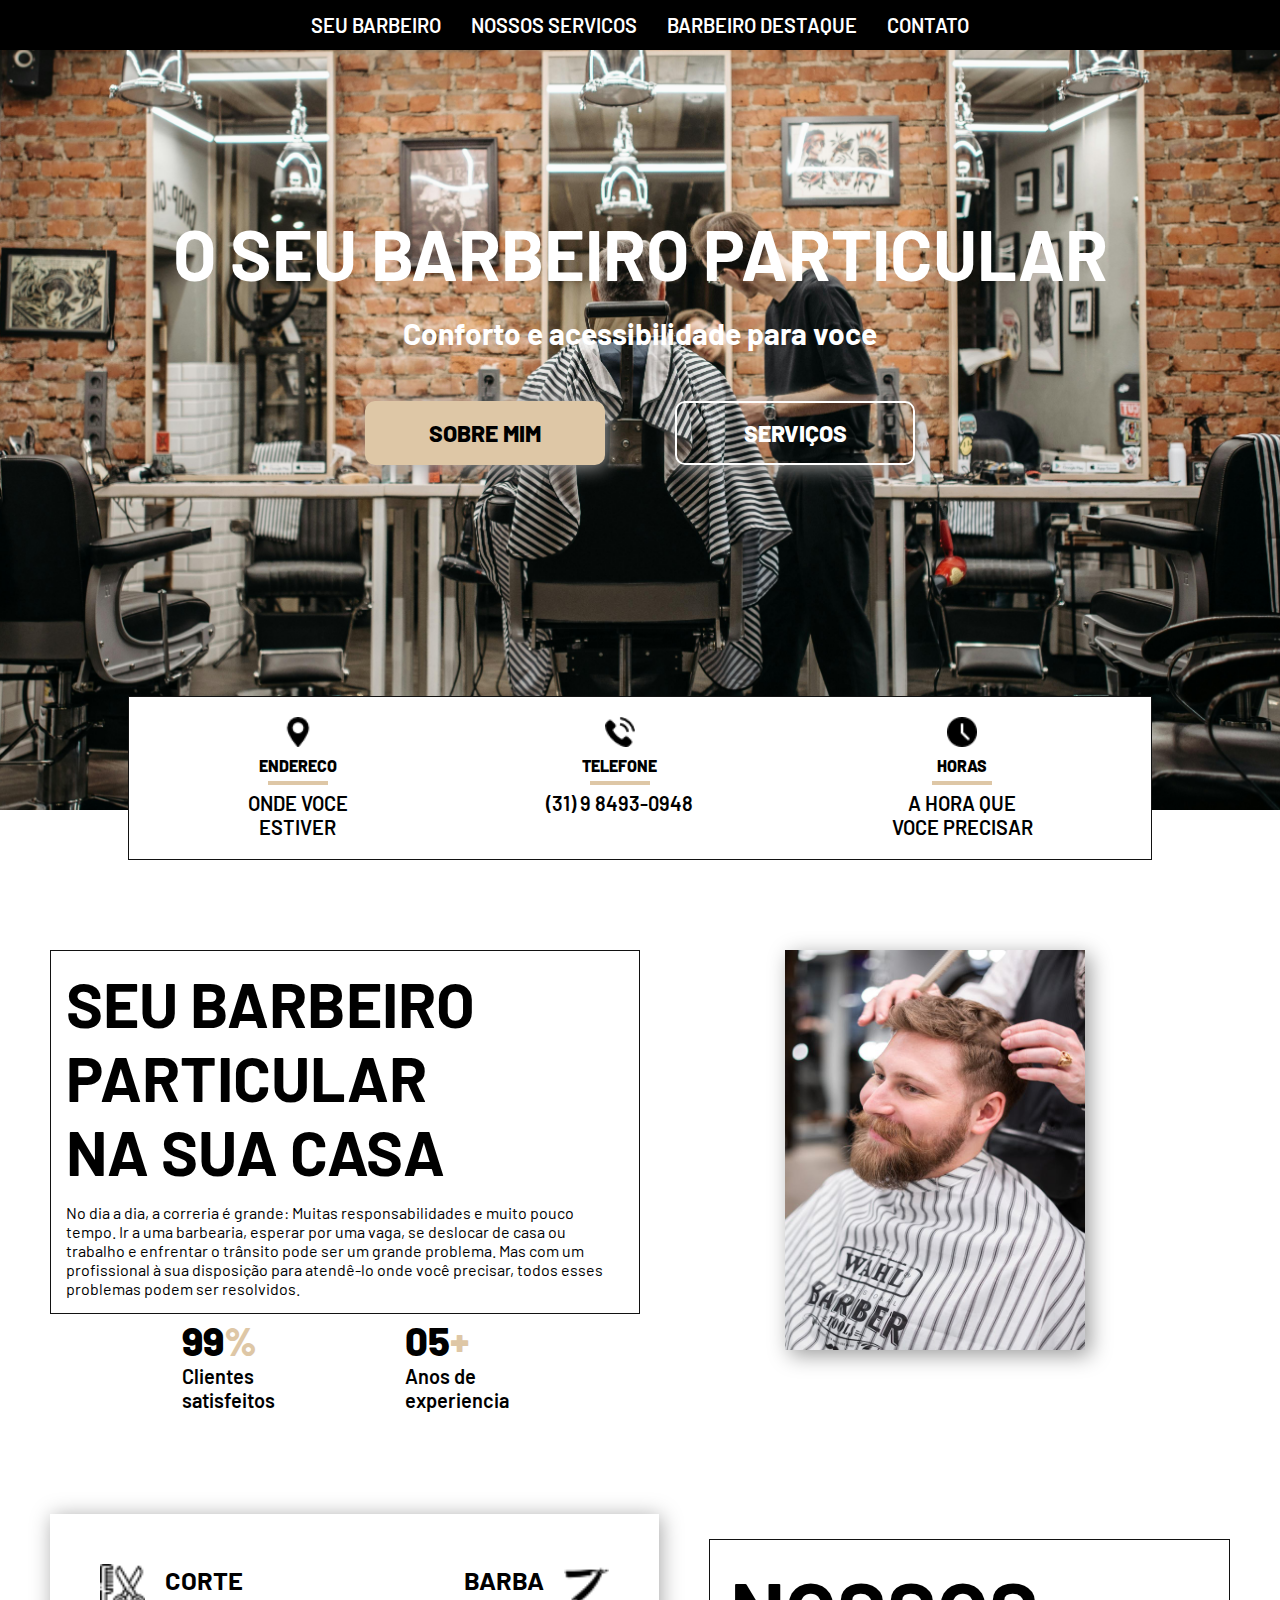
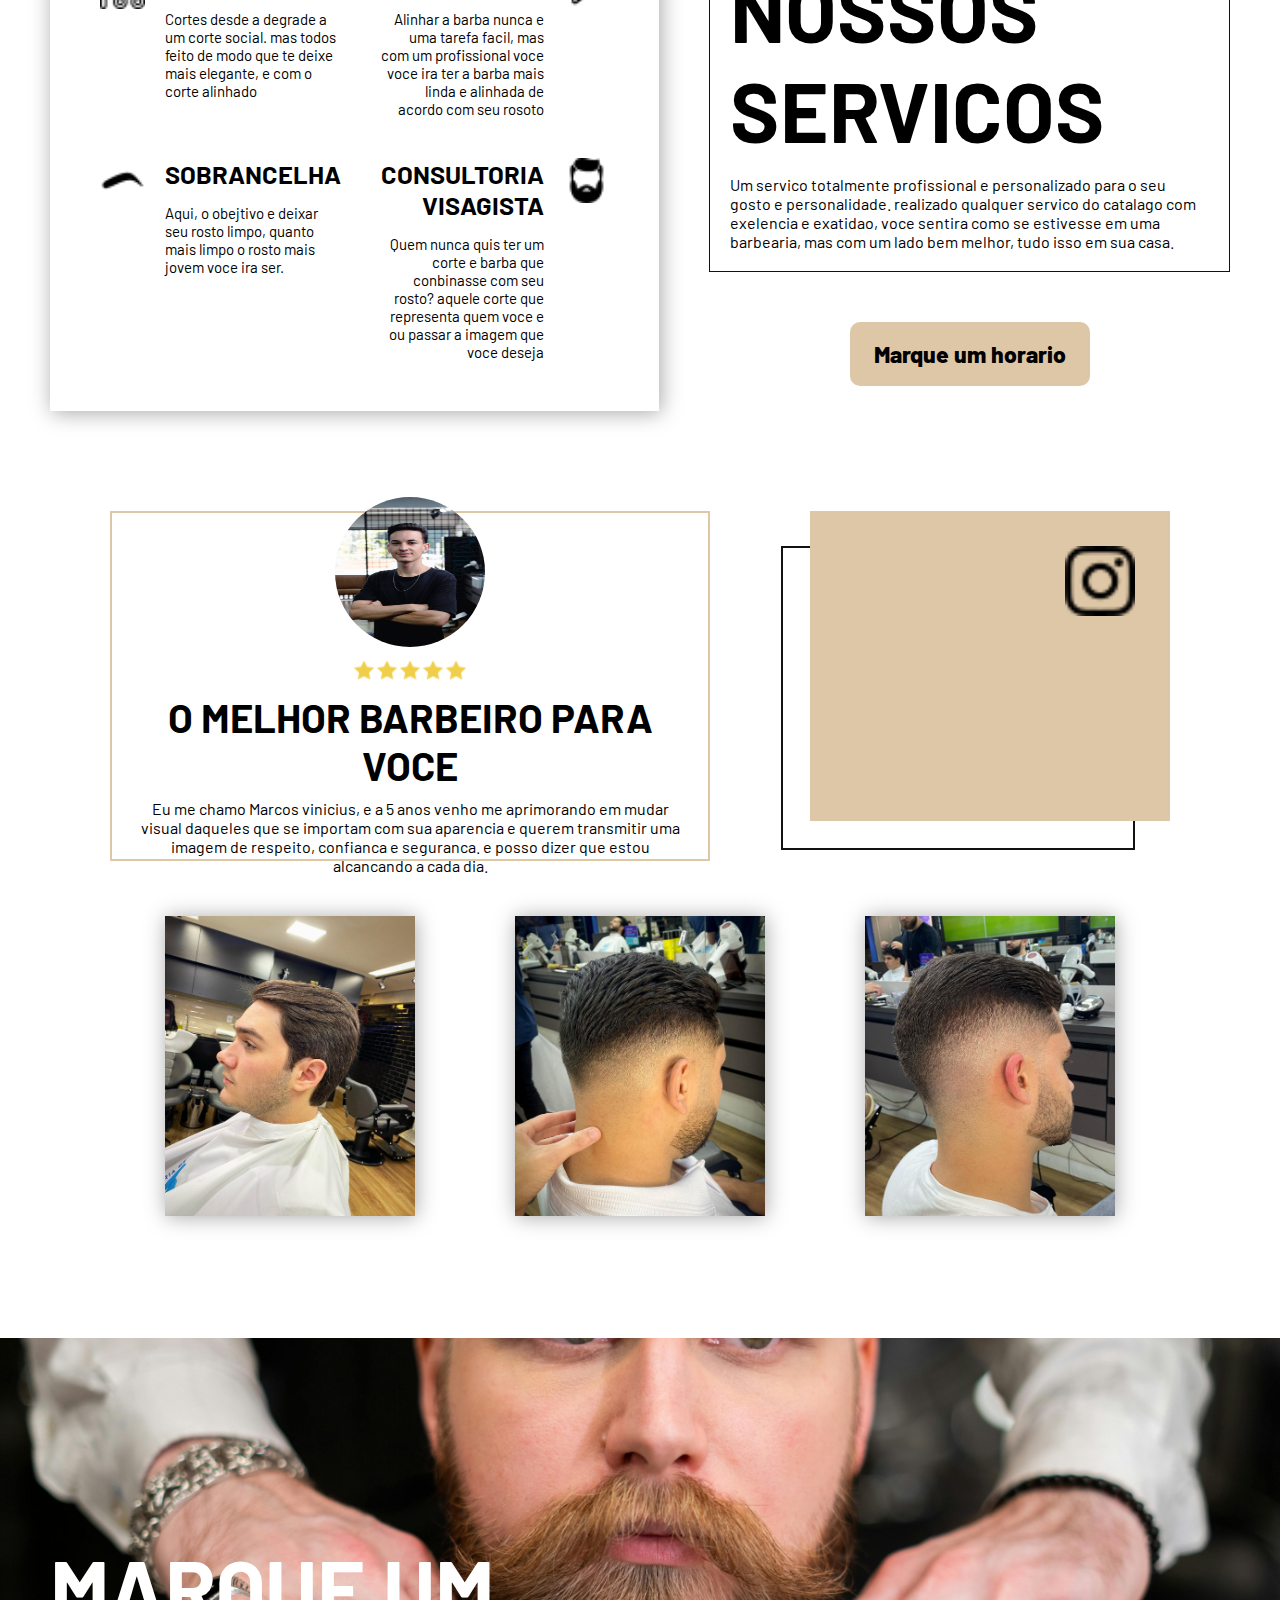
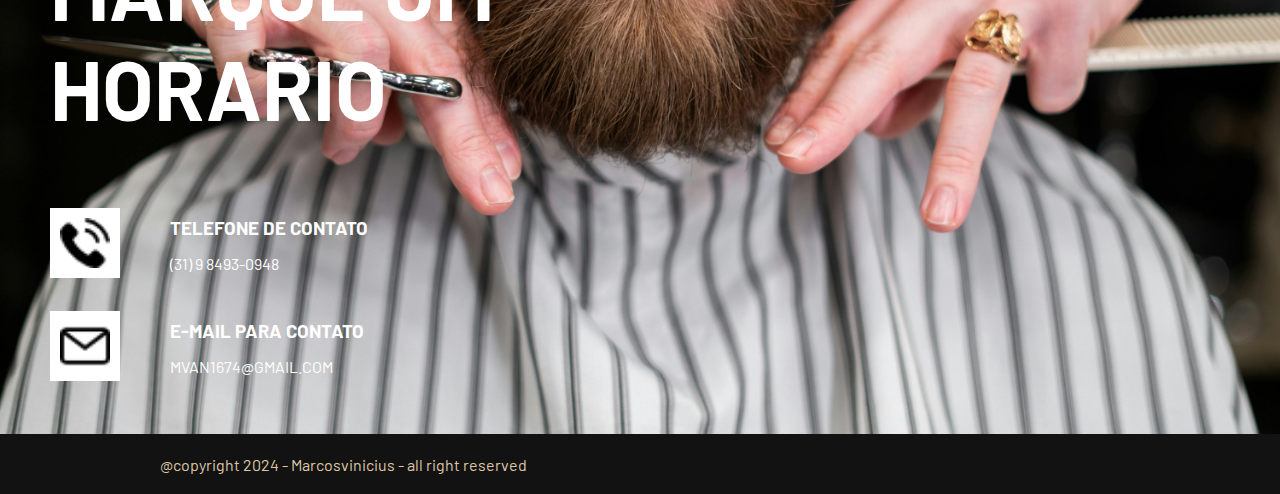
==== commit 643556af: "## Landing Page - Seu Barbeiro Particular" ====
--- a/index.html
+++ b/index.html
@@ -22,10 +22,14 @@
     <main>
         <header class="header-top">
             <div class="nav-list">
-                <li><a href="#seu-barbeiro" class="list">Seu barbeiro</a></li>
-                <li><a href="#nossos-servicos" class="list">Nossos servicos</a></li>
-                <li><a href="#porque-nos" class="list">Porque nos</a></li>
-                <li><a href="#contato" class="list">Contato</a></li>
+                <div class="nav-animation1">
+                    <li><a href="#seu-barbeiro" class="list">Seu barbeiro</a></li>
+                    <li><a href="#nossos-servicos" class="list">Nossos servicos</a></li>
+                </div>
+                <div class="nav-animation2">
+                    <li><a href="#barbeiro-destaque" class="list">Barbeiro Destaque</a></li>
+                    <li><a href="#contato" class="list">Contato</a></li>
+                </div>
 
             </div>
         </header>
@@ -46,7 +50,7 @@
                 <div class="infos">
                     <div class="info">
                         <div class="icon">
-                            <img src="./img/icons/mapas-e-bandeiras (1).png" alt="Localiacao">
+                            <img src="./img/icons/mapas-e-bandeiras (1).png" alt="Localizacao">
                         </div>
                         <span class="info-text">ENDERECO</span>
                         <div class="line"></div>
@@ -104,7 +108,7 @@
                     </div>
                 </div>
             </div>
-        </section>
+        </section >
 
 
         <section class="main-box" id="nossos-servicos">
@@ -180,7 +184,7 @@
                         </div>
                     </div>
                     <div class="btns">
-                        <button class="btn-geral">Marque um horario</button>
+                        <button class="btn-geral-servicos">Marque um horario</button>
                     </div>
                 </div>
             </div>
@@ -246,7 +250,7 @@
             </div>
         </section>
     -->
-        <section class="main-box">
+        <section class="main-box" id="barbeiro-destaque">
             <div class="sobre-mim">
                 <div class="marcos-container">
                     <div class="marcosvinicius">
@@ -265,9 +269,12 @@
                                 <div class="title">
                                     <h1>O melhor barbeiro para voce</h1>
                                 </div>
-                                <div class="text">Eu me chamo Marcos vinicius, e a 5 anos venho me aprimorando em mudar visual
-                                    daqueles que se importam com sua aparencia e querem transmitir uma imagem de respeito,
-                                    confianca e seguranca. e posso dizer que estou alcancando a cada dia.
+                                <div class="text">
+                                    <p>
+                                        Eu me chamo Marcos vinicius, e a 5 anos venho me aprimorando em mudar visual
+                                        daqueles que se importam com sua aparencia e querem transmitir uma imagem de respeito,
+                                        confianca e seguranca. e posso dizer que estou alcancando a cada dia. 
+                                    </p>
                                 </div>
                                 <div class="rede-social-marcos">
                                     <a href=""><img src="./img/icons/instagram.png" alt=""></a>
@@ -296,7 +303,7 @@
                 </div>
         </section>
             <footer>
-                <div class="contato-container" id="contato">
+                <div class="contato-container">
                     <div class="title">
                         <h1>Marque um<br>horario</h1>
                     </div>
@@ -323,8 +330,8 @@
                         </div>
                     </div>
                 </div>
-                <div class="footer">
-                    <p>@copyright 2024 - Marcosvinicius - all right reserved</p>
+                <div class="footer" id="contato">
+                    <span>@copyright 2024 - Marcosvinicius - all right reserved</span>
                 </div>
             </footer>
             </section>
--- a/style.css
+++ b/style.css
@@ -14,7 +14,7 @@
 }
 
 body{
-    width: 100%;
+    width: 100vw;
     height: auto;
     background-color: #ffffff;
 }
@@ -38,31 +38,56 @@
     display: flex;
     align-items: center;
     justify-content: center;
+    position: fixed;
+    width: 100vw;
+    height: auto;
     height: 50px;
-    background-color: #f8f5ef;
+    background-color: #000000;
+    z-index: 2;
 }
 
 .header-top .nav-list{
     display: flex;
     align-items: center;
     justify-content: center;
-    gap: 20px;
+    gap: 30px;
     list-style: none;
 }
 
 .header-top .nav-list .list{
     text-decoration: none;
-    color: #121212;
+    color: #ffffff;
     text-transform: uppercase;
-}
-
-
+    font-size: 20px;
+    font-weight:600;
+    transition: 0.5s ease;
+}
+
+.nav-list li{
+    transition: 0.5s ease;
+}
+
+.nav-list li:hover{
+    transform: scale(1.2, 1.2);
+}
+
+.nav-animation1{
+    display: flex;
+    gap: 30px;
+    animation: appear-left 1s ease-in-out;
+}
+
+.nav-animation2{
+    display: flex;
+    gap: 30px;
+    animation: appear-right 1s ease-in-out;
+}
 
 /*header*/
 
 .header{
     width: 100vw;
-    height: 90vh;
+    height: 100vh;
     display: flex;
     align-items:center;
     justify-content:flex-end;
@@ -95,13 +120,15 @@
     z-index: -1;
 }
 
-.title-header{
-    font-size: 50px;
+.title-header h1{
+    font-size: 70px;
     color: #ffffff;
     display: flex;
     flex-direction: column;
     text-transform: uppercase;
-}
+    animation: appear-reveal 3s ease-in-out;
+}
+
 
 .sub-title-header{
     color: #ffffff;
@@ -116,7 +143,7 @@
     gap: 70px;
 }
 
-.btn-geral{
+.btn-geral, .btn-geral-servicos{
     width: 15rem;
     height: 4rem;
     border: none;
@@ -124,6 +151,7 @@
     font-weight: 800;
     font-size: 23px;
     border-radius: 10px;
+    animation: appear-left 1.5s ease-in-out;
 }
 
 .btn-transparente{
@@ -138,6 +166,7 @@
     cursor: pointer;
     font-size: 23px;
     border-radius: 10px;
+    animation: appear-right 1.5s ease-in-out;
 }
 
 .btn-transparente:hover{
@@ -152,8 +181,10 @@
     background-color: #ffffff;
     width: 80%;
     max-height: 50%;
+    margin-bottom: 40px;
     border: 1px solid #121212;
     padding: 20px;
+    animation: appear-reveal 2s ease-in-out;
 
 }
 
@@ -165,7 +196,7 @@
     font-weight: 800;
     gap: 6px;
     max-width: 100%;
-
+    animation: appear-reveal 3s ease-in-out;
 }
 
 .info img{
@@ -190,7 +221,7 @@
     height: auto;
     display: flex;
     justify-content: center;
-    align-items: center;
+    align-items: flex-start;
     padding: 50px;
 }
 
@@ -208,6 +239,9 @@
     padding: 15px;
     text-align: left;
     height: auto;
+    animation: appear-left 1ms ease-in-out;
+    animation-timeline: view();
+    animation-range: cover 0% cover 40%;
 }
 
 .title{
@@ -227,6 +261,9 @@
     justify-content: center;
     width: 50vw;
     height: auto;
+    animation: appear-right 1ms ease-in-out;
+    animation-timeline: view();
+    animation-range: cover 0% cover 40%;
 }
 
 .why-right .img img{
@@ -241,7 +278,9 @@
     gap: 130px;
     height: 100px;
     text-align: left;
-    padding-bottom: px;
+    animation: appear-open 1ms ease-in-out;
+    animation-timeline: view();
+    animation-range: cover 0% cover 20%;
 }
 
 .info-why span{
@@ -292,6 +331,15 @@
     border: 1px solid #121212;
     padding: 20px;
     text-align: start;
+    animation: appear-right 1ms ease-in-out;
+    animation-timeline: view();
+    animation-range: cover 0% cover 40%;
+}
+
+.btn-geral-servicos{
+    animation: appear-right 5s ease-in-out;
+    animation-timeline: view();
+    animation-range: cover 0% cover 20%;
 }
 
 
@@ -315,6 +363,9 @@
     height: auto;
     background-color: #ffffff;
     box-shadow: 2px 2px 20px #a8a8a8;
+    animation: appear-left 1ms ease-in-out;
+    animation-timeline: view();
+    animation-range: cover 0% cover 40%;
 }
 
 
@@ -416,8 +467,9 @@
     height: auto;
     display: flex;
     flex-wrap: wrap;
-    justify-content: center;
+    justify-content: flex-start;
     gap: 31px;
+    padding: 50px;
 }
 
 .marcos-container{
@@ -440,6 +492,9 @@
     height: 350px;
     padding: 20px;
     border: 2px solid #DEC7A6;
+    animation: appear-reveal 1ms ease-in-out;
+    animation-timeline: view();
+    animation-range: cover 0% cover 60%;
 }
 
 .sobre-mim .marcosvinicius .efeito-marcos{
@@ -474,6 +529,7 @@
 .rede-social-marcos{
     display: none;
 }
+
 
 .rede-social{
     display: flex;
@@ -483,6 +539,9 @@
     width: 360px;
     height: 310px;
     background-color: #DEC7A6;
+    animation: appear-right 1ms ease-in-out;
+    animation-timeline: view();
+    animation-range: cover 0% cover 40%;
 }
 
 .rede-social .instagram-img img{
@@ -500,6 +559,9 @@
     height: 300px;
     border: 2px solid #121212;
     z-index: -1;
+    animation: appear-reveal 1ms ease-in-out;
+    animation-timeline: view();
+    animation-range: cover 0% cover 40%;
 }
 
 /*fotos cortes*/ 
@@ -522,6 +584,23 @@
     width: 250px;
     height: 300px;
 }
+ .corte1-img{
+    animation: appear-reveal 1ms ease-in-out;
+    animation-timeline: view();
+    animation-range: cover 0% cover 40%;
+ }
+
+ .corte2-img{
+    animation: appear-reveal 1ms ease-in-out;
+    animation-timeline: view();
+    animation-range: cover 0% cover 50%;
+ }
+
+ .corte3-img{
+    animation: appear-reveal 1ms ease-in-out;
+    animation-timeline: view();
+    animation-range: cover 0% cover 60%;
+ }
 
 .corte1-img, .corte2-img, .corte3-img{
     box-shadow: 1px 1px 20px #a8a8a8;
@@ -548,7 +627,7 @@
     justify-content: center;
     flex-direction: column;
     gap: 30px;
-    padding: 1.5rem;
+    padding: 50px;
     padding-left: 50px;
     padding-top: 200px;
     margin-top: 1.5rem;
@@ -562,7 +641,16 @@
     background-attachment:local;
     background-position: center;
     background-repeat: no-repeat;
-
+    animation: appear-up 1ms ease-in-out;
+    animation-timeline: view();
+    animation-range: cover 0% cover 50%;
+    
+}
+
+.contato-container .title{
+    animation: appear-right 1ms ease-in-out;
+    animation-timeline: view();
+    animation-range: cover 0% cover 40%;
 }
 
 .phone,
@@ -572,6 +660,19 @@
     justify-content: center;
     text-align: left;
     gap: 50px;
+}
+
+.phone .icon,
+.email .icon{
+    animation: appear-reveal 1ms ease-in-out;
+    animation-timeline: view();
+    animation-range: cover 0% cover 40%;
+}
+
+.email .icon{
+    animation: appear-reveal 1ms ease-in-out;
+    animation-timeline: view();
+    animation-range: cover 0% cover 20%;
 }
 
 .phone, 
@@ -585,6 +686,9 @@
     display: flex;
     flex-direction: column;
     gap: 15px;
+    animation: appear-right 1ms ease-in-out;
+    animation-timeline: view();
+    animation-range: cover 0% cover 20%;
 }
 
 .contato-container .title{
@@ -622,9 +726,77 @@
     padding-left: 10rem;
 }
 
-.footer p{
+.footer span{
     text-align: center;
     color: #DEC7A6;
+}
+
+/*animation*/
+
+
+
+{
+    animation: appear-left 1ms ease-in-out;
+    animation-timeline: view();
+    animation-range: cover 0% cover 40%;
+
+}
+
+@keyframes appear-left{
+    from{
+        opacity: 0;
+        translate: -50vw 0;
+    }
+
+    to {
+        opacity: 1;
+        translate: 0 0;
+    }
+}
+
+@keyframes appear-right{
+    from{
+        opacity: 0;
+        translate: 50vw 0;
+    }
+
+    to {
+        opacity: 1;
+        translate: 0 0;
+    }
+}
+
+@keyframes appear-reveal{
+    from{
+        opacity: 0;
+        clip-path: inset(45% 20% 45% 20%);
+    }
+    to{
+        opacity: 1;
+        clip-path: inset(0% 0% 0% 0%);
+    }
+}
+
+@keyframes appear-open{
+    from{
+        opacity: 0;
+        clip-path: inset(0% 70% 0% 70%);
+    }
+    to{
+        opacity: 1;
+        clip-path: inset(0% 0% 0% 0%);
+    }
+}
+
+@keyframes appear-up{
+    from{
+        opacity: 0;
+        clip-path: inset(90% 0% 0% 0%);
+    }
+    to{
+        opacity: 1;
+        clip-path: inset(0% 0% 0% 0%);
+    }
 }
 
 
@@ -657,9 +829,8 @@
         gap: 30px;
         padding: 5px;
     }
-    .info{
-        
-    }
+ 
+
     .info-text{
         font-size: 10px;
     }
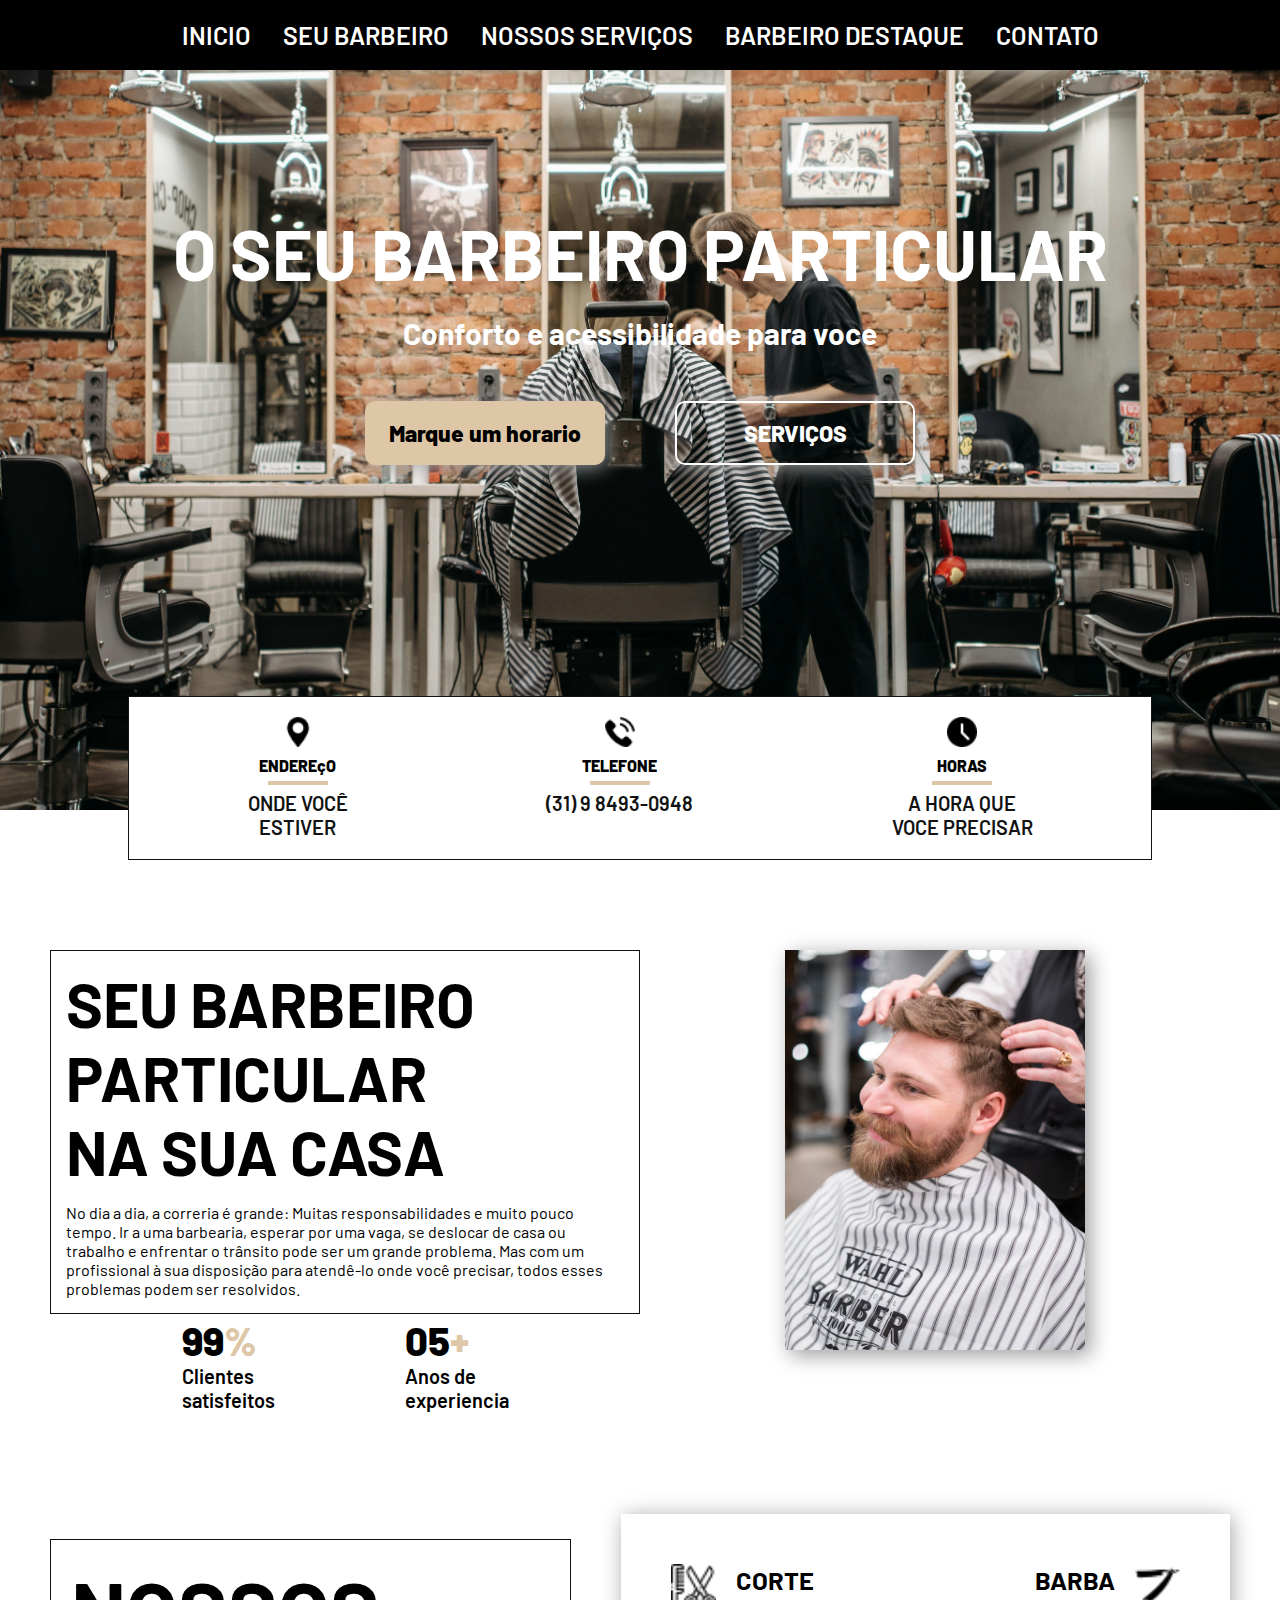
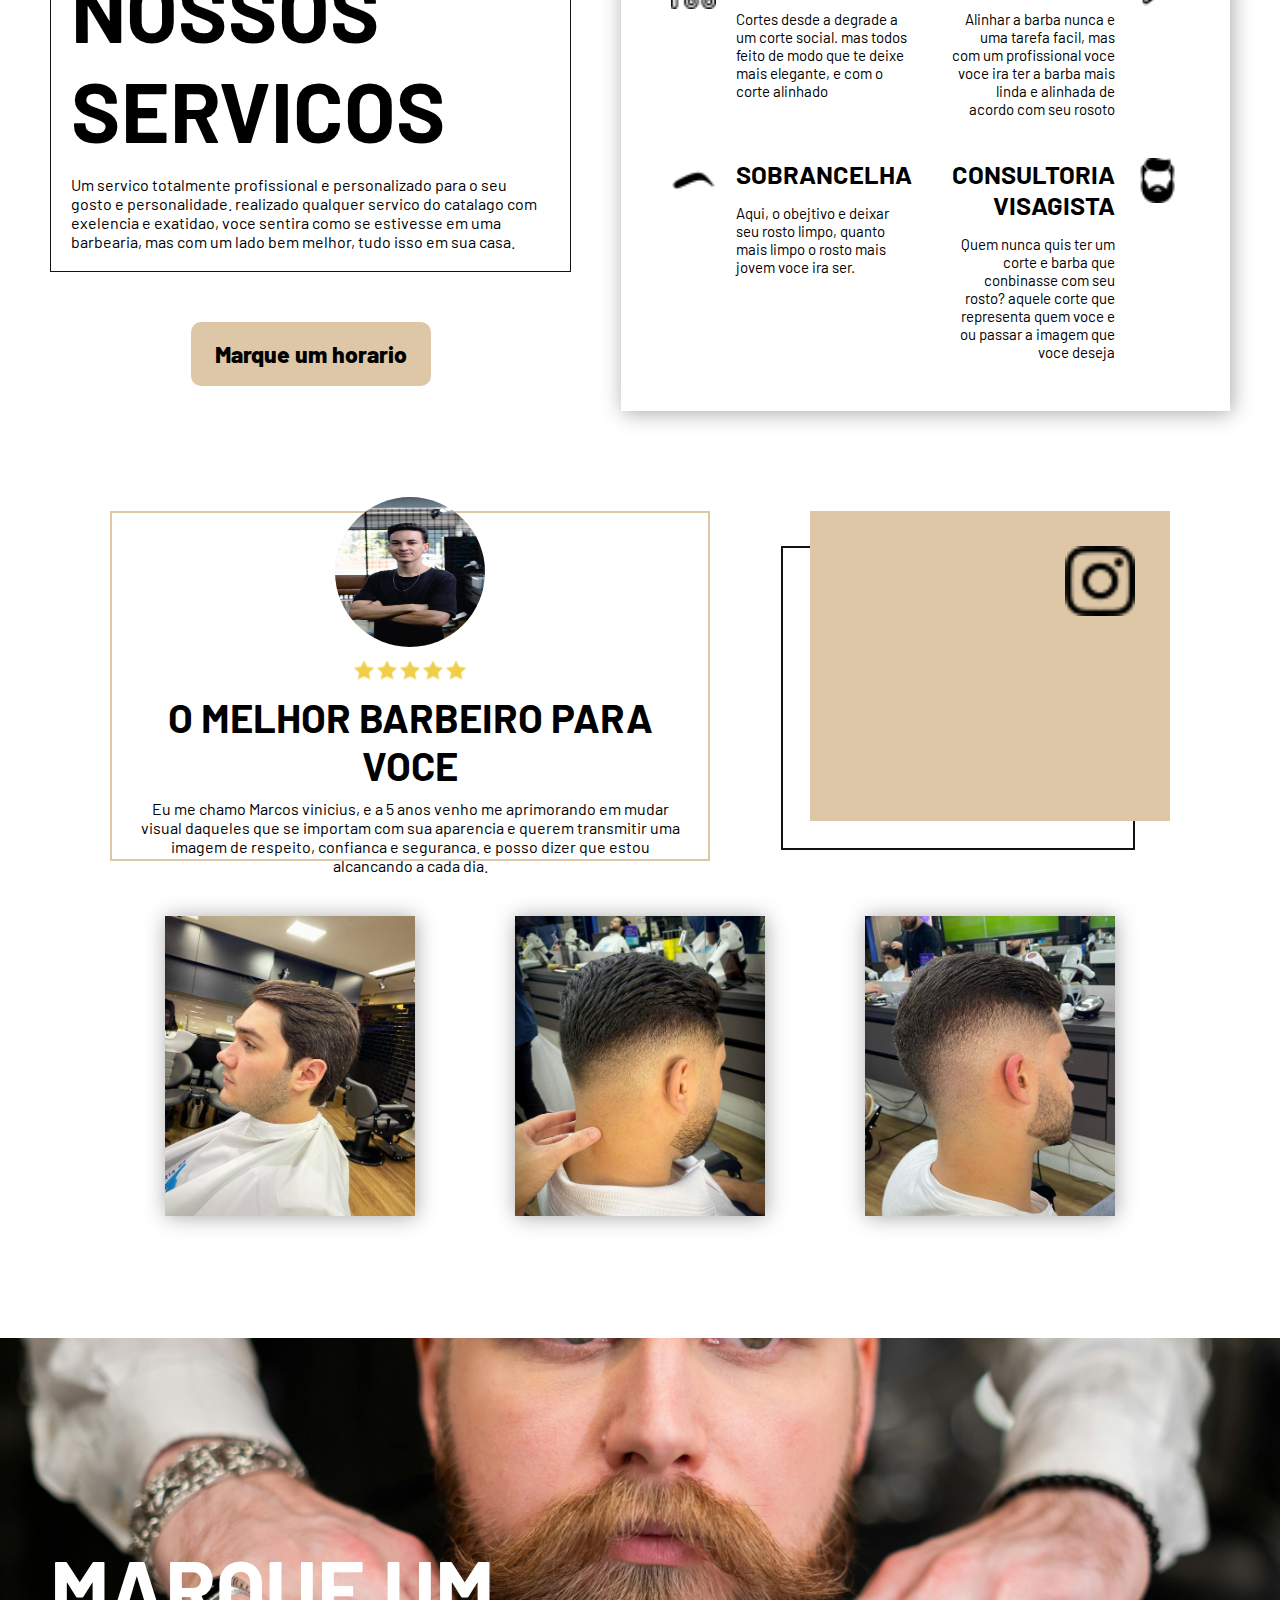
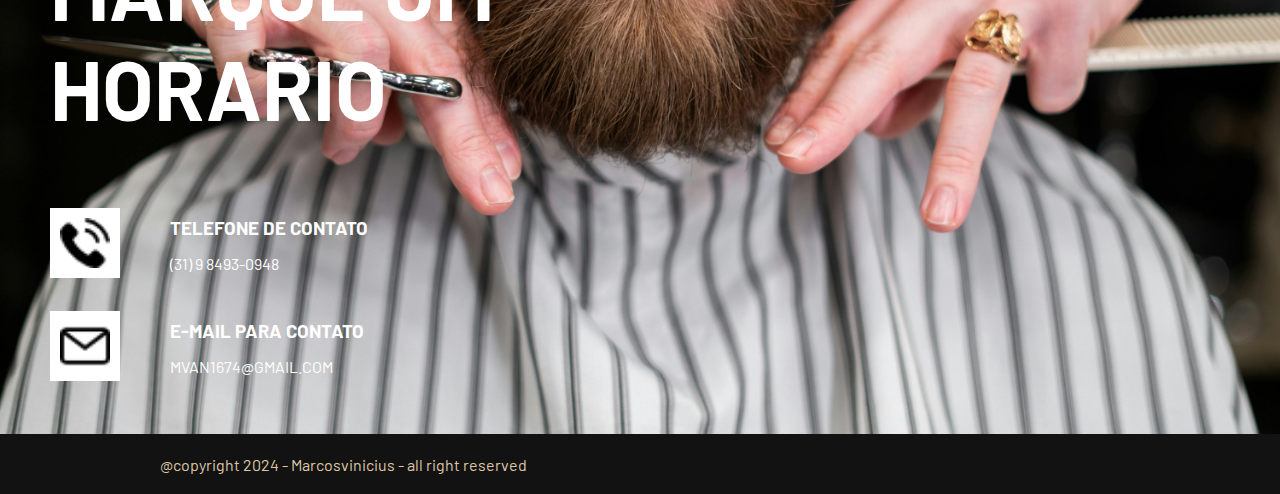
==== commit 7d8849df: "O que Foi Feito Hoje Menu Hambúrguer:" ====
--- a/index.html
+++ b/index.html
@@ -20,20 +20,17 @@
 
 <body>
     <main>
-        <header class="header-top">
-            <div class="nav-list">
-                <div class="nav-animation1">
-                    <li><a href="#seu-barbeiro" class="list">Seu barbeiro</a></li>
-                    <li><a href="#nossos-servicos" class="list">Nossos servicos</a></li>
-                </div>
-                <div class="nav-animation2">
-                    <li><a href="#barbeiro-destaque" class="list">Barbeiro Destaque</a></li>
-                    <li><a href="#contato" class="list">Contato</a></li>
-                </div>
-
-            </div>
-        </header>
-        <section class="main-box">
+        <nav class="nav">
+            <ul class="nav-list">
+                <li><a href="#inicio">Inicio</a></li>
+                <li><a href="#seu-barbeiro">Seu barbeiro</a></li>
+                <li><a href="#nossos-servicos">Nossos serviços</a></li>
+                <li><a href="#barbeiro-destaque">Barbeiro destaque</a></li>
+                <li><a href="#contato">Contato</a></li>
+            </ul>
+            <button class="hamburguer"></button>
+        </nav>
+        <section class="main-box" id="inicio">
             <div class="header">
                 <div class="header-container">
                     <div class="title-header">
@@ -43,8 +40,8 @@
                         <h4>Conforto e acessibilidade para voce</h4>
                     </div>
                     <div class="btns">
-                        <button class="btn-geral">SOBRE MIM</button>
-                        <button class="btn-transparente">SERVIÇOS</button>
+                        <a href="https://api.whatsapp.com/send?phone=5531984930948&text=Quero%20agendar%20um%20corte%21"><button class="btn-geral">Marque um horario</button></a>
+                        <a href="#nossos-servicos"><button class="btn-transparente">SERVIÇOS</button></a>
                     </div>
                 </div>
                 <div class="infos">
@@ -52,19 +49,19 @@
                         <div class="icon">
                             <img src="./img/icons/mapas-e-bandeiras (1).png" alt="Localizacao">
                         </div>
-                        <span class="info-text">ENDERECO</span>
+                        <span class="info-text">ENDEREçO</span>
                         <div class="line"></div>
-                        <p class="text-assunto">ONDE VOCE<br>ESTIVER</p>
-                    </div>
-
-                    <div class="info">
-                        <div class="icon">
-                            <img src="./img/icons/telefone.png">
-                        </div>
-                        <span class="info-text">TELEFONE</span>
-                        <div class="line"></div>
-                        <p class="text-assunto">(31) 9 8493-0948</p>
-                    </div>
+                        <p class="text-assunto">ONDE VOCÊ<br>ESTIVER</p>
+                    </div>
+
+                        <div class="info">
+                            <div class="icon">
+                                <img src="./img/icons/telefone.png">
+                            </div>
+                            <span class="info-text">TELEFONE</span>
+                            <div class="line"></div>
+                            <a href="https://api.whatsapp.com/send?phone=5531984930948&text=Quero%20agendar%20um%20corte%21"><p class="text-assunto">(31) 9 8493-0948</p></a>
+                        </div>
 
                     <div class="info">
                         <div class="icon">
@@ -113,64 +110,6 @@
 
         <section class="main-box" id="nossos-servicos">
             <div class="sobre-servicos">
-                <div class="servicos-gerais">
-                    <div class="especificacao-servicos">
-                        <div class="icon">
-                            <img src="./img/icons/pente.png" alt="corte">
-                        </div>
-                        <div class="info-service">
-                            <div class="info-text">
-                                <h2>Corte</h2>
-                            </div>
-                            <div class="text">
-                                <p>Cortes desde a degrade a um corte social. mas todos feito de modo que te deixe mais
-                                    elegante, e com o corte alinhado </p>
-                            </div>
-                        </div>
-                    </div>
-                    <div class="especificacao-servicos-2">
-                        <div class="info-service">
-                            <div class="info-text">
-                                <h2>Barba</h2>
-                            </div>
-                            <div class="text">
-                                <p>Alinhar a barba nunca e uma tarefa facil, mas com um profissional voce voce ira ter a
-                                    barba mais linda e alinhada de acordo com seu rosoto</p>
-                            </div>
-                        </div>
-                        <div class="icon-2">
-                            <img src="./img/icons/navalha.png" alt="Barba">
-                        </div>
-                    </div>
-                    <div class="especificacao-servicos">
-                        <div class="icon">
-                            <img src="./img/icons/sobrancelha.png" alt="Sobrancelha">
-                        </div>
-                        <div class="info-service">
-                            <div class="info-text">
-                                <h2>Sobrancelha</h2>
-                            </div>
-                            <div class="text">
-                                <p>Aqui, o obejtivo e deixar seu rosto limpo, quanto mais limpo o rosto mais jovem voce
-                                    ira ser.</p>
-                            </div>
-                        </div>
-                    </div>
-                    <div class="especificacao-servicos-2">
-                        <div class="info-service">
-                            <div class="info-text">
-                                <h2>Consultoria<BR>visagista</h2>
-                            </div>
-                            <div class="text">
-                                <p>Quem nunca quis ter um corte e barba que conbinasse com seu rosto?
-                                    aquele corte que representa quem voce e ou passar a imagem que voce deseja</p>
-                            </div>
-                        </div>
-                        <div class="icon-2">
-                            <img src="./img/icons/barba.png" alt="Consultoria visagista">
-                        </div>
-                    </div>
-                </div>
                 <div class="border">
                     <div class="border-servicos">
                         <div class="title">
@@ -184,7 +123,65 @@
                         </div>
                     </div>
                     <div class="btns">
-                        <button class="btn-geral-servicos">Marque um horario</button>
+                        <a href="https://api.whatsapp.com/send?phone=5531984930948&text=Quero%20agendar%20um%20corte%21"><button class="btn-geral-servicos">Marque um horario</button></a>
+                    </div>
+                </div>
+                <div class="servicos-gerais">
+                    <div class="especificacao-servicos">
+                        <div class="icon">
+                            <img src="./img/icons/pente.png" alt="corte">
+                        </div>
+                        <div class="info-service">
+                            <div class="info-text">
+                                <h2>Corte</h2>
+                            </div>
+                            <div class="text">
+                                <p>Cortes desde a degrade a um corte social. mas todos feito de modo que te deixe mais
+                                    elegante, e com o corte alinhado </p>
+                            </div>
+                        </div>
+                    </div>
+                    <div class="especificacao-servicos-2">
+                        <div class="info-service">
+                            <div class="info-text">
+                                <h2>Barba</h2>
+                            </div>
+                            <div class="text">
+                                <p>Alinhar a barba nunca e uma tarefa facil, mas com um profissional voce voce ira ter a
+                                    barba mais linda e alinhada de acordo com seu rosoto</p>
+                            </div>
+                        </div>
+                        <div class="icon-2">
+                            <img src="./img/icons/navalha.png" alt="Barba">
+                        </div>
+                    </div>
+                    <div class="especificacao-servicos">
+                        <div class="icon">
+                            <img src="./img/icons/sobrancelha.png" alt="Sobrancelha">
+                        </div>
+                        <div class="info-service">
+                            <div class="info-text">
+                                <h2>Sobrancelha</h2>
+                            </div>
+                            <div class="text">
+                                <p>Aqui, o obejtivo e deixar seu rosto limpo, quanto mais limpo o rosto mais jovem voce
+                                    ira ser.</p>
+                            </div>
+                        </div>
+                    </div>
+                    <div class="especificacao-servicos-2">
+                        <div class="info-service">
+                            <div class="info-text">
+                                <h2>Consultoria<BR>visagista</h2>
+                            </div>
+                            <div class="text">
+                                <p>Quem nunca quis ter um corte e barba que conbinasse com seu rosto?
+                                    aquele corte que representa quem voce e ou passar a imagem que voce deseja</p>
+                            </div>
+                        </div>
+                        <div class="icon-2">
+                            <img src="./img/icons/barba.png" alt="Consultoria visagista">
+                        </div>
                     </div>
                 </div>
             </div>
@@ -277,13 +274,13 @@
                                     </p>
                                 </div>
                                 <div class="rede-social-marcos">
-                                    <a href=""><img src="./img/icons/instagram.png" alt=""></a>
+                                    <a href="https://www.instagram.com/oviniciusbarber/"><img src="./img/icons/instagram.png" alt=""></a>
                                 </div>
                         </div>
                     </div>
                     <div class="rede-social">
                         <div class="instagram-img">
-                            <img src="./img/icons/instagram.png" alt="">
+                            <a href="https://www.instagram.com/oviniciusbarber/"><img src="./img/icons/instagram.png" alt=""></a>
                         </div>
                     </div>
                 </div>
--- a/style.css
+++ b/style.css
@@ -30,57 +30,64 @@
     z-index: -2;
 }
 
-
-
-/*header top*/
-
-.header-top{
-    display: flex;
-    align-items: center;
-    justify-content: center;
+.nav{
+    width: 100vw;
+    height: 70px;
+    margin-inline: auto;
+    /*margin-inline:auto e uma shorthand muito boa para abreviar o margin-right e margin-left*/
+    display: flex;
+    justify-content: space-between;
+    align-items: center;
+    justify-content: center;
+    background-color: #000000;
     position: fixed;
-    width: 100vw;
-    height: auto;
-    height: 50px;
-    background-color: #000000;
     z-index: 2;
-}
-
-.header-top .nav-list{
-    display: flex;
-    align-items: center;
-    justify-content: center;
-    gap: 30px;
+    animation: appear-open 2s ease-in-out;
+}
+
+.img-logo{
+    display: flex;
+}
+.img-logo img{
+    width: 150px;
+    height: 150px;
+}
+
+.nav-list{
     list-style: none;
-}
-
-.header-top .nav-list .list{
-    text-decoration: none;
-    color: #ffffff;
+    gap: 32px;
+    display: flex;
+}
+
+.nav-list a{
+    font-size: 25px;
+    color: #fff;
+    padding-block: 16px;
+    font-weight: 600;
     text-transform: uppercase;
-    font-size: 20px;
-    font-weight:600;
-    transition: 0.5s ease;
-}
-
-.nav-list li{
-    transition: 0.5s ease;
-}
-
-.nav-list li:hover{
-    transform: scale(1.2, 1.2);
-}
-
-.nav-animation1{
-    display: flex;
-    gap: 30px;
-    animation: appear-left 1s ease-in-out;
-}
-
-.nav-animation2{
-    display: flex;
-    gap: 30px;
-    animation: appear-right 1s ease-in-out;
+    /*e sempre bom usar padding nos links porque nem sempre os usuarios do mobile tem a precisa de um mouse, entao da um espaço bom para apertar*/
+    animation: appear-reveal 2s ease-in-out;
+}
+
+
+.hamburguer{
+    display: none;
+    border: none;
+    background: none;
+    border-top: 3px solid #ffffff;
+    cursor: pointer;
+}
+
+.hamburguer::before, 
+.hamburguer::after {
+    content: "";
+    display: block;
+    width: 30px;
+    height: 3px;
+    background: #ffffff;
+    margin-top: 5px;
+    position: relative;
+    transition: 0.3s;
 }
 
 /*header*/
@@ -140,10 +147,12 @@
 
 .btns{
     display: flex;
+    align-items: center;
+    justify-content: center;
     gap: 70px;
 }
 
-.btn-geral, .btn-geral-servicos{
+.btn-geral, .btn-geral-servicos, .btn-geral-fotos{
     width: 15rem;
     height: 4rem;
     border: none;
@@ -152,6 +161,8 @@
     font-size: 23px;
     border-radius: 10px;
     animation: appear-left 1.5s ease-in-out;
+    cursor: pointer;
+    transition: 0.5s ease;
 }
 
 .btn-transparente{
@@ -169,9 +180,20 @@
     animation: appear-right 1.5s ease-in-out;
 }
 
-.btn-transparente:hover{
+.btn-geral-fotos{
+    animation: appear-right 1ms ease-in-out;
+    animation-timeline: view();
+    animation-range: cover 0% cover 40%;
+
+}
+
+.btn-transparente:hover,
+.btn-geral:hover,
+.btn-geral-servicos:hover, 
+.btn-geral-fotos:hover{
     transform: scale(1.2, 1.2);
 }
+
 
 .infos{
     display: flex;
@@ -211,6 +233,12 @@
 }
 
 .info .text-assunto{
+    color: #121212;
+    font-weight: 600;
+}
+
+.info p{
+    color: #121212;
     font-weight: 600;
 }
 
@@ -666,13 +694,13 @@
 .email .icon{
     animation: appear-reveal 1ms ease-in-out;
     animation-timeline: view();
-    animation-range: cover 0% cover 40%;
+    animation-range: cover 0% cover 20%;
 }
 
 .email .icon{
     animation: appear-reveal 1ms ease-in-out;
     animation-timeline: view();
-    animation-range: cover 0% cover 20%;
+    animation-range: cover 0% cover 10%;
 }
 
 .phone, 
@@ -688,7 +716,7 @@
     gap: 15px;
     animation: appear-right 1ms ease-in-out;
     animation-timeline: view();
-    animation-range: cover 0% cover 20%;
+    animation-range: cover 0% cover 10%;
 }
 
 .contato-container .title{
@@ -733,19 +761,10 @@
 
 /*animation*/
 
-
-
-{
-    animation: appear-left 1ms ease-in-out;
-    animation-timeline: view();
-    animation-range: cover 0% cover 40%;
-
-}
-
 @keyframes appear-left{
     from{
         opacity: 0;
-        translate: -50vw 0;
+        translate: -100vw 0;
     }
 
     to {
@@ -757,7 +776,7 @@
 @keyframes appear-right{
     from{
         opacity: 0;
-        translate: 50vw 0;
+        translate: -100vw 0;
     }
 
     to {
@@ -802,26 +821,106 @@
 
 @media only screen and (max-width: 500px){
 
-    .header-top .nav-list{
-        font-size:10px;
-        padding: 10px;
-    }
-
-    .title-header{
-        font-size: 25px;
+    /*menu hamburguer*/
+
+    .hamburguer{
+        z-index: 2;
+        display: flex;
+        align-items: center;
+        justify-content: flex-end;
+        display: block;
+    }
+
+    .nav{
+        width: 80px;
+        justify-content: flex-start;
+        padding-left: 20px;
+        padding-bottom: 20px;
+        border-radius: 0px 0px 100px 0px;
+    }
+
+    .nav-list{
+        position: fixed;
+        top: 0;
+        left: 0;
+        width: 100vw;
+        height: 100vh;
+        background: black;
+        clip-path: circle(100px at 120% -20%);
+        transition: 1s ease-out;
+        flex-direction: column;
+        justify-content: space-around;
+        align-items: center;
+        gap: 0;
+        pointer-events: none;
+    }
+
+    .nav-list a{
+        font-size: 29px;
+        opacity: 0;
+        text-shadow: 2px 2px 2px #000000;
+    }
+
+    .nav-list a:hover{
+        font-size: 35px;
+        transition: 0.1s linear; 
+    }
+    .nav-list li:nth-child(1) a {
+        transition: 0.5s 0.2s;
+    }
+    .nav-list li:nth-child(2) a {
+        transition: 0.5s 0.4s;
+    }
+    .nav-list li:nth-child(3) a {
+        transition: 0.5s 0.6s;
+    }
+    .nav-list li:nth-child(4) a {
+        transition: 0.5s 0.6s;
+    }
+    .nav-list li:nth-child(5) a {
+        transition: 0.5s 0.6s;
+    }
+
+    .nav.active .nav-list{
+        clip-path: circle(1500px at 90% -15px);
+        pointer-events: all;
+    }
+
+    .nav.active .nav-list a {
+        opacity: 1;
+    }
+
+    .nav.active .hamburguer{
+        position: fixed;
+        top: 26px;
+        right: 16px;
+        border-top-color: transparent;
+    }
+
+    .nav.active .hamburguer::before{
+        transform: rotate(135deg);
+    }
+
+    .nav.active .hamburguer::after{
+        transform: rotate(-135deg);
+        top: -7px;
+    }
+
+    .title-header h1{
+        font-size: 57px;
     }
     .sub-title-header{
+        font-size: 20px;
+    }
+    .btn-geral{
+        width: 130px;
+        height: 50px;
         font-size: 15px;
     }
-    .btn-geral{
-        width: 100px;
+    .btn-transparente{
+        width: 130px;
         height: 50px;
-        font-size: 10px;
-    }
-    .btn-transparente{
-        width: 100px;
-        height: 50px;
-        font-size: 10px
+        font-size: 15px
     }
     .infos{
         width:90%;
@@ -1011,6 +1110,7 @@
     }
 
     /*footer*/
+    
 
     .contato-container{
         width: 100vw;
@@ -1022,6 +1122,18 @@
         padding: 1.5rem;
         padding-left: 2rem;
         margin-top: 1.5rem;
+        animation: appear-up 1ms ease-in-out;
+        animation-timeline: view();
+        animation-range: cover 0% cover 30%;
+    }
+
+    .contato-info{
+        display: flex;
+        flex-direction: column;
+        gap: 15px;
+        animation: appear-right 1ms ease-in-out;
+        animation-timeline: view();
+        animation-range: cover 0% cover 10%;
     }
 
     .contato-container .title{
@@ -1040,6 +1152,7 @@
         text-align: left;
         gap: 30px;
         font-size: 15px;
+        
     }
 
     .phone .icon img, 
@@ -1050,6 +1163,18 @@
         padding: 10px;
     }
 
+    .phone .icon,
+    .email .icon{
+        animation: appear-reveal 1ms ease-in-out;
+        animation-timeline: view();
+        animation-range: cover 0% cover 20%;
+}
+
+    .email .icon{
+        animation: appear-reveal 1ms ease-in-out;
+        animation-timeline: view();
+        animation-range: cover 0% cover 10%;
+    }
     .phone{
         margin-top:10px;
     }
